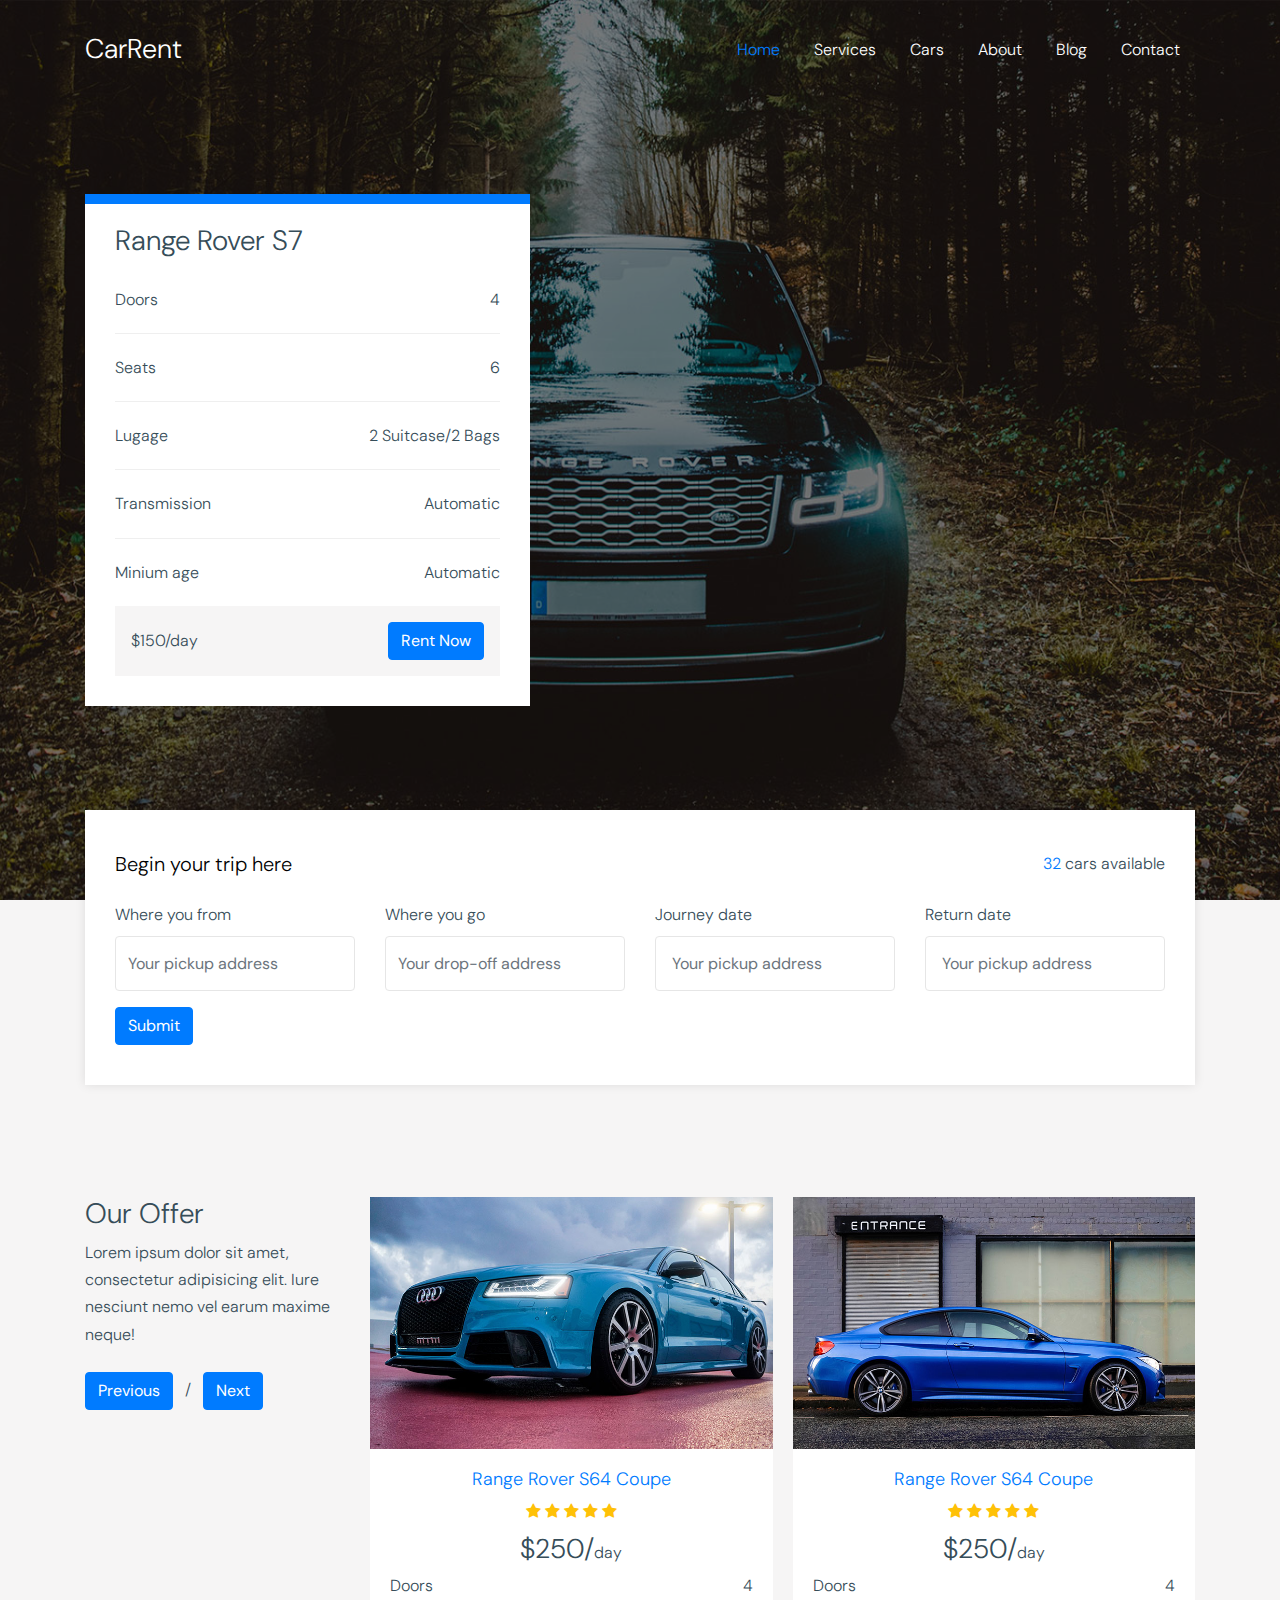
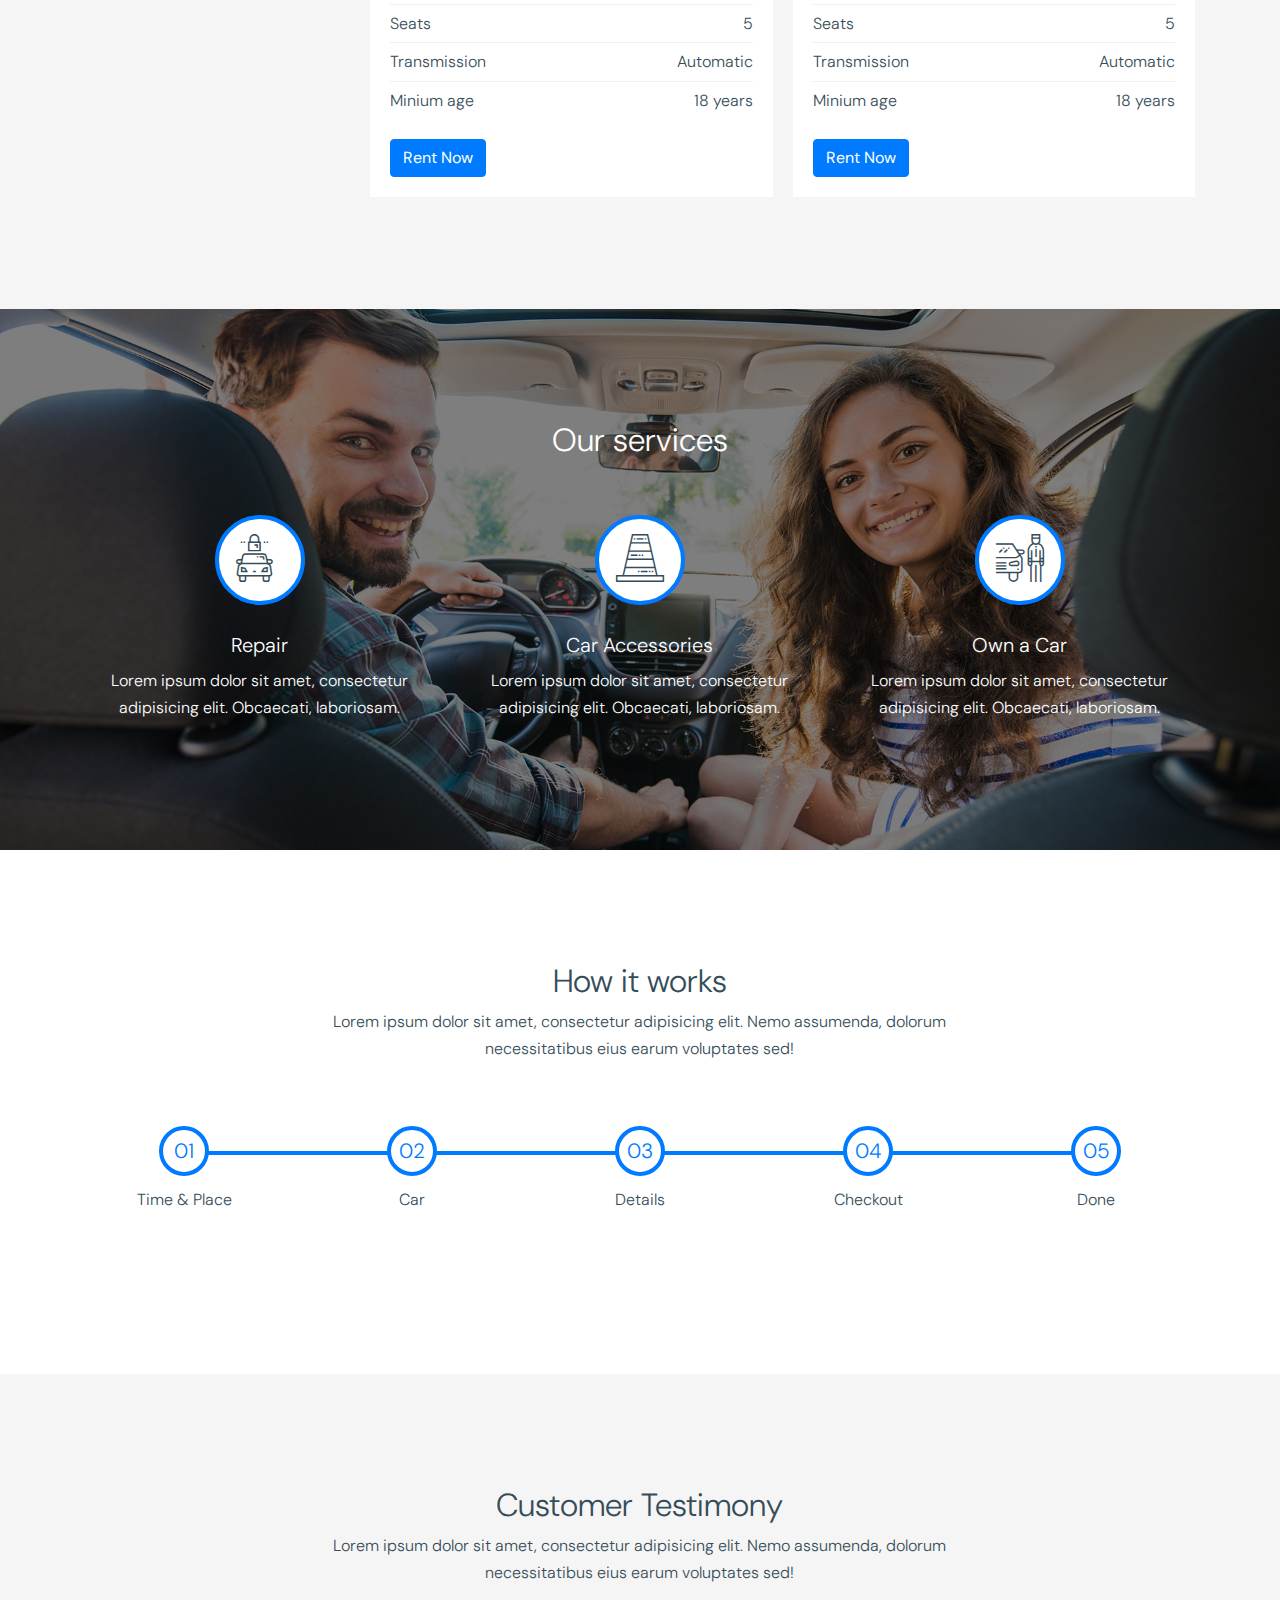
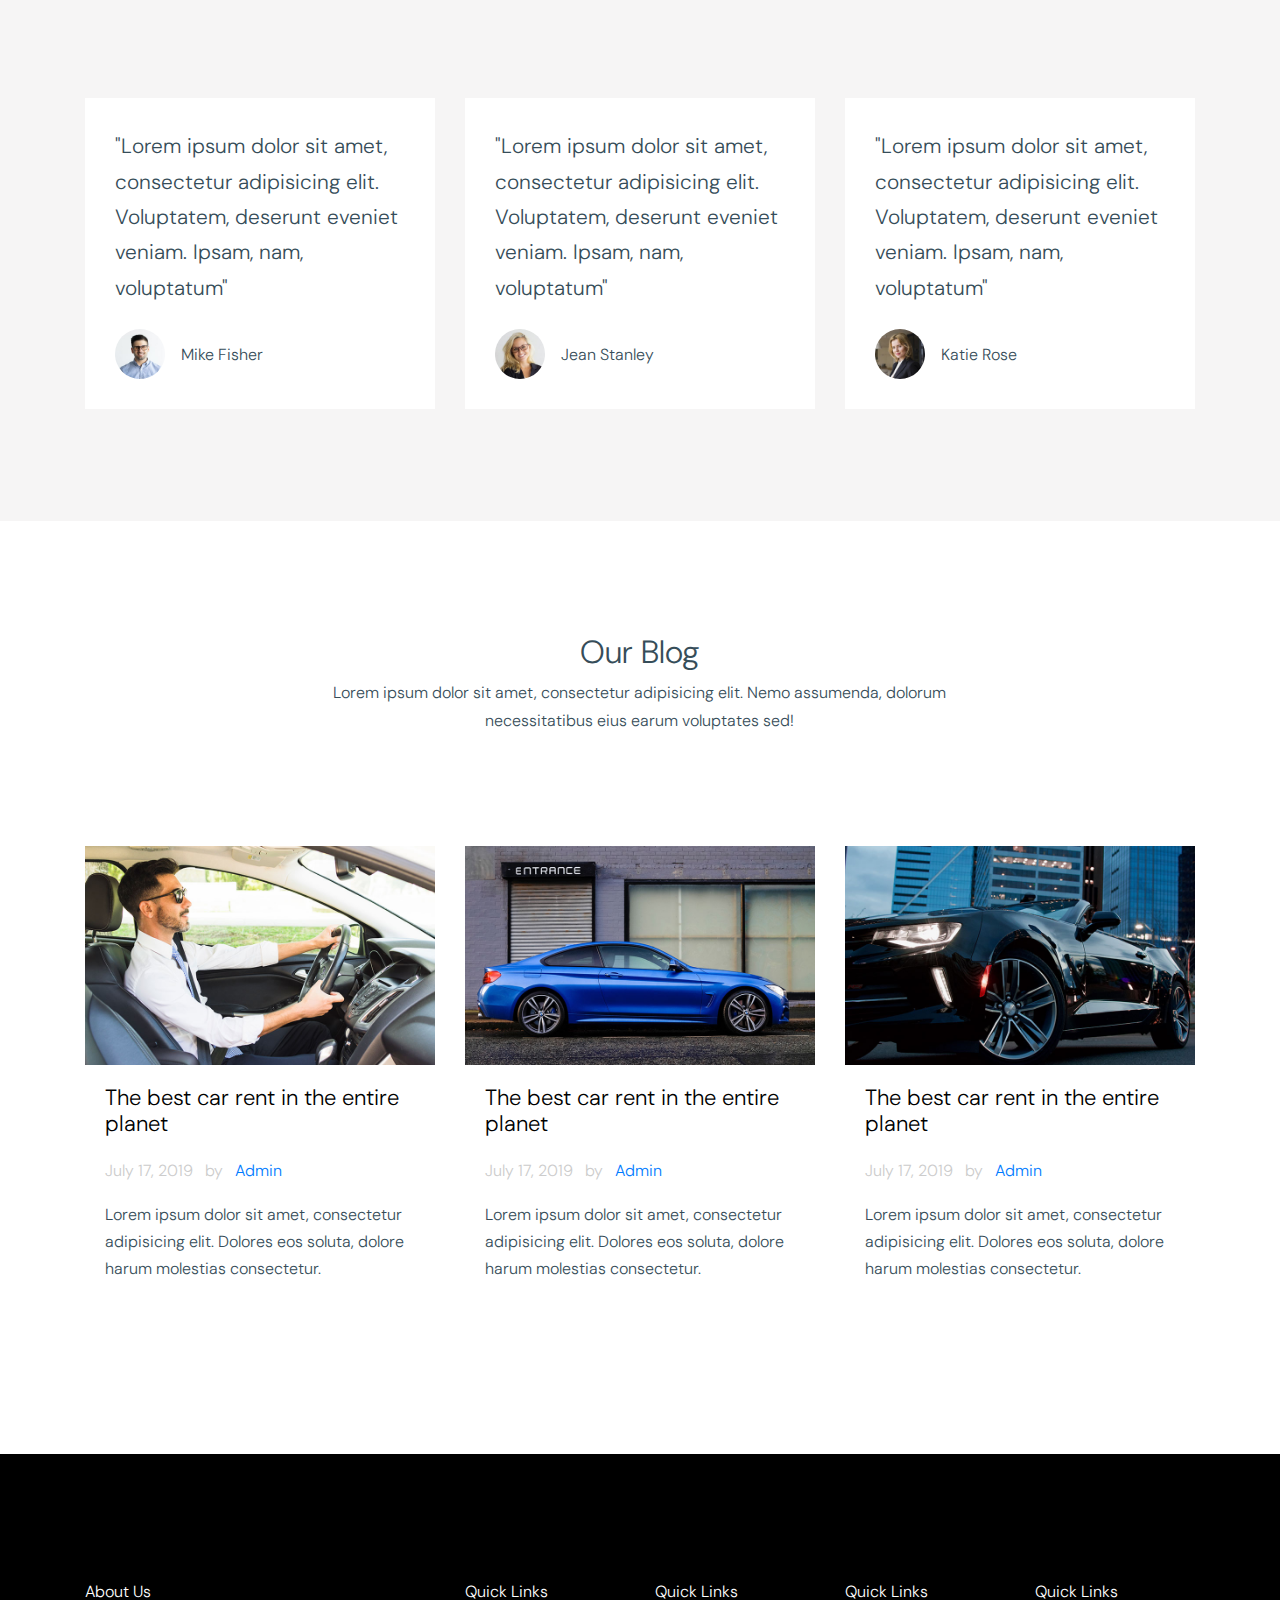
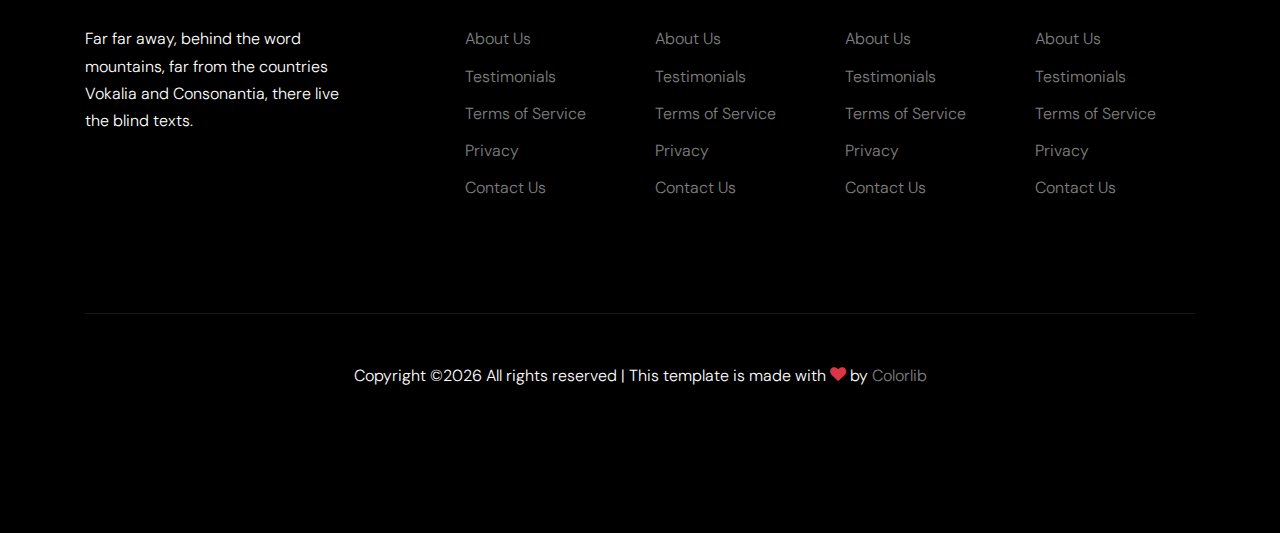
==== index.html @ d194f330 "Add-file" ====
<!doctype html>
<html lang="en">

  <head>
    <title>Car Rent &mdash; Free Website Template by Colorlib</title>
    <meta charset="utf-8">
    <meta name="viewport" content="width=device-width, initial-scale=1, shrink-to-fit=no">

    <link href="https://fonts.googleapis.com/css?family=DM+Sans:300,400,700&display=swap" rel="stylesheet">

    <link rel="stylesheet" href="fonts/icomoon/style.css">

    <link rel="stylesheet" href="css/bootstrap.min.css">
    <link rel="stylesheet" href="css/bootstrap-datepicker.css">
    <link rel="stylesheet" href="css/jquery.fancybox.min.css">
    <link rel="stylesheet" href="css/owl.carousel.min.css">
    <link rel="stylesheet" href="css/owl.theme.default.min.css">
    <link rel="stylesheet" href="fonts/flaticon/font/flaticon.css">
    <link rel="stylesheet" href="css/aos.css">

    <!-- MAIN CSS -->
    <link rel="stylesheet" href="css/style.css">

  </head>

  <body data-spy="scroll" data-target=".site-navbar-target" data-offset="300">

    
    <div class="site-wrap" id="home-section">

      <div class="site-mobile-menu site-navbar-target">
        <div class="site-mobile-menu-header">
          <div class="site-mobile-menu-close mt-3">
            <span class="icon-close2 js-menu-toggle"></span>
          </div>
        </div>
        <div class="site-mobile-menu-body"></div>
      </div>



      <header class="site-navbar site-navbar-target" role="banner">

        <div class="container">
          <div class="row align-items-center position-relative">

            <div class="col-3 ">
              <div class="site-logo">
                <a href="index.html">CarRent</a>
              </div>
            </div>

            <div class="col-9  text-right">
              

              <span class="d-inline-block d-lg-none"><a href="#" class="text-white site-menu-toggle js-menu-toggle py-5 text-white"><span class="icon-menu h3 text-white"></span></a></span>

              

              <nav class="site-navigation text-right ml-auto d-none d-lg-block" role="navigation">
                <ul class="site-menu main-menu js-clone-nav ml-auto ">
                  <li class="active"><a href="index.html" class="nav-link">Home</a></li>
                  <li><a href="services.html" class="nav-link">Services</a></li>
                  <li><a href="cars.html" class="nav-link">Cars</a></li>
                  <li><a href="about.html" class="nav-link">About</a></li>
                  <li><a href="blog.html" class="nav-link">Blog</a></li>
                  <li><a href="contact.html" class="nav-link">Contact</a></li>
                </ul>
              </nav>
            </div>

            
          </div>
        </div>

      </header>

    <div class="ftco-blocks-cover-1">
      <div class="ftco-cover-1 overlay" style="background-image: url('images/hero_1.jpg')">
        <div class="container">
          <div class="row align-items-center">
            <div class="col-lg-5">
              <div class="feature-car-rent-box-1">
                <h3>Range Rover S7</h3>
                <ul class="list-unstyled">
                  <li>
                    <span>Doors</span>
                    <span class="spec">4</span>
                  </li>
                  <li>
                    <span>Seats</span>
                    <span class="spec">6</span>
                  </li>
                  <li>
                    <span>Lugage</span>
                    <span class="spec">2 Suitcase/2 Bags</span>
                  </li>
                  <li>
                    <span>Transmission</span>
                    <span class="spec">Automatic</span>
                  </li>
                  <li>
                    <span>Minium age</span>
                    <span class="spec">Automatic</span>
                  </li>
                </ul>
                <div class="d-flex align-items-center bg-light p-3">
                  <span>$150/day</span>
                  <a href="contact.html" class="ml-auto btn btn-primary">Rent Now</a>
                </div>
              </div>
            </div>
          </div>
        </div>
      </div>
    </div>

    <div class="site-section pt-0 pb-0 bg-light">
      <div class="container">
        <div class="row">
          <div class="col-12">
            
              <form class="trip-form">
                <div class="row align-items-center mb-4">
                  <div class="col-md-6">
                    <h3 class="m-0">Begin your trip here</h3>
                  </div>
                  <div class="col-md-6 text-md-right">
                    <span class="text-primary">32</span> <span>cars available</span></span>
                  </div>
                </div>
                <div class="row">
                  <div class="form-group col-md-3">
                    <label for="cf-1">Where you from</label>
                    <input type="text" id="cf-1" placeholder="Your pickup address" class="form-control">
                  </div>
                  <div class="form-group col-md-3">
                    <label for="cf-2">Where you go</label>
                    <input type="text" id="cf-2" placeholder="Your drop-off address" class="form-control">
                  </div>
                  <div class="form-group col-md-3">
                    <label for="cf-3">Journey date</label>
                    <input type="text" id="cf-3" placeholder="Your pickup address" class="form-control datepicker px-3">
                  </div>
                  <div class="form-group col-md-3">
                    <label for="cf-4">Return date</label>
                    <input type="text" id="cf-4" placeholder="Your pickup address" class="form-control datepicker px-3">
                  </div>
                </div>
                <div class="row">
                  <div class="col-lg-6">
                    <input type="submit" value="Submit" class="btn btn-primary">
                  </div>
                </div>
              </form>
            </div>
        </div>
      </div>
    </div>

    

    <div class="site-section bg-light">
      <div class="container">
        <div class="row">
          <div class="col-lg-3">
            <h3>Our Offer</h3>
            <p class="mb-4">Lorem ipsum dolor sit amet, consectetur adipisicing elit. Iure nesciunt nemo vel earum maxime neque!</p>
            <p>
              <a href="#" class="btn btn-primary custom-prev">Previous</a>
              <span class="mx-2">/</span>
              <a href="#" class="btn btn-primary custom-next">Next</a>
            </p>
          </div>
          <div class="col-lg-9">




            <div class="nonloop-block-13 owl-carousel">
              <div class="item-1">
                <a href="#"><img src="images/img_1.jpg" alt="Image" class="img-fluid"></a>
                <div class="item-1-contents">
                  <div class="text-center">
                  <h3><a href="#">Range Rover S64 Coupe</a></h3>
                  <div class="rating">
                    <span class="icon-star text-warning"></span>
                    <span class="icon-star text-warning"></span>
                    <span class="icon-star text-warning"></span>
                    <span class="icon-star text-warning"></span>
                    <span class="icon-star text-warning"></span>
                  </div>
                  <div class="rent-price"><span>$250/</span>day</div>
                  </div>
                  <ul class="specs">
                    <li>
                      <span>Doors</span>
                      <span class="spec">4</span>
                    </li>
                    <li>
                      <span>Seats</span>
                      <span class="spec">5</span>
                    </li>
                    <li>
                      <span>Transmission</span>
                      <span class="spec">Automatic</span>
                    </li>
                    <li>
                      <span>Minium age</span>
                      <span class="spec">18 years</span>
                    </li>
                  </ul>
                  <div class="d-flex action">
                    <a href="contact.html" class="btn btn-primary">Rent Now</a>
                  </div>
                </div>
              </div>


              <div class="item-1">
                <a href="#"><img src="images/img_2.jpg" alt="Image" class="img-fluid"></a>
                <div class="item-1-contents">
                  <div class="text-center">
                  <h3><a href="#">Range Rover S64 Coupe</a></h3>
                  <div class="rating">
                    <span class="icon-star text-warning"></span>
                    <span class="icon-star text-warning"></span>
                    <span class="icon-star text-warning"></span>
                    <span class="icon-star text-warning"></span>
                    <span class="icon-star text-warning"></span>
                  </div>
                  <div class="rent-price"><span>$250/</span>day</div>
                  </div>
                  <ul class="specs">
                    <li>
                      <span>Doors</span>
                      <span class="spec">4</span>
                    </li>
                    <li>
                      <span>Seats</span>
                      <span class="spec">5</span>
                    </li>
                    <li>
                      <span>Transmission</span>
                      <span class="spec">Automatic</span>
                    </li>
                    <li>
                      <span>Minium age</span>
                      <span class="spec">18 years</span>
                    </li>
                  </ul>
                  <div class="d-flex action">
                    <a href="contact.html" class="btn btn-primary">Rent Now</a>
                  </div>
                </div>
              </div>

            </div>
            
          </div>
        </div>
      </div>
    </div>

    <div class="site-section section-3" style="background-image: url('images/hero_2.jpg');">
      <div class="container">
        <div class="row">
          <div class="col-12 text-center mb-5">
            <h2 class="text-white">Our services</h2>
          </div>
        </div>
        <div class="row">
          <div class="col-lg-4">
            <div class="service-1">
              <span class="service-1-icon">
                <span class="flaticon-car-1"></span>
              </span>
              <div class="service-1-contents">
                <h3>Repair</h3>
                <p>Lorem ipsum dolor sit amet, consectetur adipisicing elit. Obcaecati, laboriosam.</p>
              </div>
            </div>
          </div>
          <div class="col-lg-4">
            <div class="service-1">
              <span class="service-1-icon">
                <span class="flaticon-traffic"></span>
              </span>
              <div class="service-1-contents">
                <h3>Car Accessories</h3>
                <p>Lorem ipsum dolor sit amet, consectetur adipisicing elit. Obcaecati, laboriosam.</p>
              </div>
            </div>
          </div>
          <div class="col-lg-4">
            <div class="service-1">
              <span class="service-1-icon">
                <span class="flaticon-valet"></span>
              </span>
              <div class="service-1-contents">
                <h3>Own a Car</h3>
                <p>Lorem ipsum dolor sit amet, consectetur adipisicing elit. Obcaecati, laboriosam.</p>
              </div>
            </div>
          </div>
        </div>
      </div>
    </div>


    <div class="container site-section mb-5">
      <div class="row justify-content-center text-center">
        <div class="col-7 text-center mb-5">
          <h2>How it works</h2>
          <p>Lorem ipsum dolor sit amet, consectetur adipisicing elit. Nemo assumenda, dolorum necessitatibus eius earum voluptates sed!</p>
        </div>
      </div>
      <div class="how-it-works d-flex">
        <div class="step">
          <span class="number"><span>01</span></span>
          <span class="caption">Time &amp; Place</span>
        </div>
        <div class="step">
          <span class="number"><span>02</span></span>
          <span class="caption">Car</span>
        </div>
        <div class="step">
          <span class="number"><span>03</span></span>
          <span class="caption">Details</span>
        </div>
        <div class="step">
          <span class="number"><span>04</span></span>
          <span class="caption">Checkout</span>
        </div>
        <div class="step">
          <span class="number"><span>05</span></span>
          <span class="caption">Done</span>
        </div>

      </div>
    </div>
    
    
    <div class="site-section bg-light">
      <div class="container">
        <div class="row justify-content-center text-center mb-5">
          <div class="col-7 text-center mb-5">
            <h2>Customer Testimony</h2>
            <p>Lorem ipsum dolor sit amet, consectetur adipisicing elit. Nemo assumenda, dolorum necessitatibus eius earum voluptates sed!</p>
          </div>
        </div>
        <div class="row">
          <div class="col-lg-4 mb-4 mb-lg-0">
            <div class="testimonial-2">
              <blockquote class="mb-4">
                <p>"Lorem ipsum dolor sit amet, consectetur adipisicing elit. Voluptatem, deserunt eveniet veniam. Ipsam, nam, voluptatum"</p>
              </blockquote>
              <div class="d-flex v-card align-items-center">
                <img src="images/person_1.jpg" alt="Image" class="img-fluid mr-3">
                <span>Mike Fisher</span>
              </div>
            </div>
          </div>
          <div class="col-lg-4 mb-4 mb-lg-0">
            <div class="testimonial-2">
              <blockquote class="mb-4">
                <p>"Lorem ipsum dolor sit amet, consectetur adipisicing elit. Voluptatem, deserunt eveniet veniam. Ipsam, nam, voluptatum"</p>
              </blockquote>
              <div class="d-flex v-card align-items-center">
                <img src="images/person_2.jpg" alt="Image" class="img-fluid mr-3">
                <span>Jean Stanley</span>
              </div>
            </div>
          </div>
          <div class="col-lg-4 mb-4 mb-lg-0">
            <div class="testimonial-2">
              <blockquote class="mb-4">
                <p>"Lorem ipsum dolor sit amet, consectetur adipisicing elit. Voluptatem, deserunt eveniet veniam. Ipsam, nam, voluptatum"</p>
              </blockquote>
              <div class="d-flex v-card align-items-center">
                <img src="images/person_3.jpg" alt="Image" class="img-fluid mr-3">
                <span>Katie Rose</span>
              </div>
            </div>
          </div>
        </div>
      </div>
    </div>


    <div class="site-section bg-white">
      <div class="container">
        <div class="row justify-content-center text-center mb-5">
          <div class="col-7 text-center mb-5">
            <h2>Our Blog</h2>
            <p>Lorem ipsum dolor sit amet, consectetur adipisicing elit. Nemo assumenda, dolorum necessitatibus eius earum voluptates sed!</p>
          </div>
        </div>

        <div class="row">
          <div class="col-lg-4 col-md-6 mb-4">
            <div class="post-entry-1 h-100">
              <a href="single.html">
                <img src="images/post_1.jpg" alt="Image"
                 class="img-fluid">
              </a>
              <div class="post-entry-1-contents">
                
                <h2><a href="single.html">The best car rent in the entire planet</a></h2>
                <span class="meta d-inline-block mb-3">July 17, 2019 <span class="mx-2">by</span> <a href="#">Admin</a></span>
                <p>Lorem ipsum dolor sit amet, consectetur adipisicing elit. Dolores eos soluta, dolore harum molestias consectetur.</p>
              </div>
            </div>
          </div>
          <div class="col-lg-4 col-md-6 mb-4">
            <div class="post-entry-1 h-100">
              <a href="single.html">
                <img src="images/img_2.jpg" alt="Image"
                 class="img-fluid">
              </a>
              <div class="post-entry-1-contents">
                
                <h2><a href="single.html">The best car rent in the entire planet</a></h2>
                <span class="meta d-inline-block mb-3">July 17, 2019 <span class="mx-2">by</span> <a href="#">Admin</a></span>
                <p>Lorem ipsum dolor sit amet, consectetur adipisicing elit. Dolores eos soluta, dolore harum molestias consectetur.</p>
              </div>
            </div>
          </div>

          <div class="col-lg-4 col-md-6 mb-4">
            <div class="post-entry-1 h-100">
              <a href="single.html">
                <img src="images/img_3.jpg" alt="Image"
                 class="img-fluid">
              </a>
              <div class="post-entry-1-contents">
                
                <h2><a href="single.html">The best car rent in the entire planet</a></h2>
                <span class="meta d-inline-block mb-3">July 17, 2019 <span class="mx-2">by</span> <a href="#">Admin</a></span>
                <p>Lorem ipsum dolor sit amet, consectetur adipisicing elit. Dolores eos soluta, dolore harum molestias consectetur.</p>
              </div>
            </div>
          </div>
        </div>
      </div>
    </div>

    

    <footer class="site-footer">
      <div class="container">
        <div class="row">
          <div class="col-lg-3">
            <h2 class="footer-heading mb-4">About Us</h2>
                <p>Far far away, behind the word mountains, far from the countries Vokalia and Consonantia, there live the blind texts. </p>
          </div>
          <div class="col-lg-8 ml-auto">
            <div class="row">
              <div class="col-lg-3">
                <h2 class="footer-heading mb-4">Quick Links</h2>
                <ul class="list-unstyled">
                  <li><a href="#">About Us</a></li>
                  <li><a href="#">Testimonials</a></li>
                  <li><a href="#">Terms of Service</a></li>
                  <li><a href="#">Privacy</a></li>
                  <li><a href="#">Contact Us</a></li>
                </ul>
              </div>
              <div class="col-lg-3">
                <h2 class="footer-heading mb-4">Quick Links</h2>
                <ul class="list-unstyled">
                  <li><a href="#">About Us</a></li>
                  <li><a href="#">Testimonials</a></li>
                  <li><a href="#">Terms of Service</a></li>
                  <li><a href="#">Privacy</a></li>
                  <li><a href="#">Contact Us</a></li>
                </ul>
              </div>
              <div class="col-lg-3">
                <h2 class="footer-heading mb-4">Quick Links</h2>
                <ul class="list-unstyled">
                  <li><a href="#">About Us</a></li>
                  <li><a href="#">Testimonials</a></li>
                  <li><a href="#">Terms of Service</a></li>
                  <li><a href="#">Privacy</a></li>
                  <li><a href="#">Contact Us</a></li>
                </ul>
              </div>
              <div class="col-lg-3">
                <h2 class="footer-heading mb-4">Quick Links</h2>
                <ul class="list-unstyled">
                  <li><a href="#">About Us</a></li>
                  <li><a href="#">Testimonials</a></li>
                  <li><a href="#">Terms of Service</a></li>
                  <li><a href="#">Privacy</a></li>
                  <li><a href="#">Contact Us</a></li>
                </ul>
              </div>
            </div>
          </div>
        </div>
        <div class="row pt-5 mt-5 text-center">
          <div class="col-md-12">
            <div class="border-top pt-5">
              <p>
            <!-- Link back to Colorlib can't be removed. Template is licensed under CC BY 3.0. -->
            Copyright &copy;<script>document.write(new Date().getFullYear());</script> All rights reserved | This template is made with <i class="icon-heart text-danger" aria-hidden="true"></i> by <a href="https://colorlib.com" target="_blank" >Colorlib</a>
            <!-- Link back to Colorlib can't be removed. Template is licensed under CC BY 3.0. -->
            </p>
            </div>
          </div>

        </div>
      </div>
    </footer>

    </div>

    <script src="js/jquery-3.3.1.min.js"></script>
    <script src="js/popper.min.js"></script>
    <script src="js/bootstrap.min.js"></script>
    <script src="js/owl.carousel.min.js"></script>
    <script src="js/jquery.sticky.js"></script>
    <script src="js/jquery.waypoints.min.js"></script>
    <script src="js/jquery.animateNumber.min.js"></script>
    <script src="js/jquery.fancybox.min.js"></script>
    <script src="js/jquery.easing.1.3.js"></script>
    <script src="js/bootstrap-datepicker.min.js"></script>
    <script src="js/aos.js"></script>

    <script src="js/main.js"></script>

  </body>

</html>
---- fonts/icomoon/style.css ----
@font-face {
  font-family: 'icomoon';
  src:  url('fonts/icomoon.eot?10si43');
  src:  url('fonts/icomoon.eot?10si43#iefix') format('embedded-opentype'),
    url('fonts/icomoon.ttf?10si43') format('truetype'),
    url('fonts/icomoon.woff?10si43') format('woff'),
    url('fonts/icomoon.svg?10si43#icomoon') format('svg');
  font-weight: normal;
  font-style: normal;
}

[class^="icon-"], [class*=" icon-"] {
  /* use !important to prevent issues with browser extensions that change fonts */
  font-family: 'icomoon' !important;
  speak: none;
  font-style: normal;
  font-weight: normal;
  font-variant: normal;
  text-transform: none;
  line-height: 1;

  /* Better Font Rendering =========== */
  -webkit-font-smoothing: antialiased;
  -moz-osx-font-smoothing: grayscale;
}

.icon-asterisk:before {
  content: "\f069";
}
.icon-plus:before {
  content: "\f067";
}
.icon-question:before {
  content: "\f128";
}
.icon-minus:before {
  content: "\f068";
}
.icon-glass:before {
  content: "\f000";
}
.icon-music:before {
  content: "\f001";
}
.icon-search:before {
  content: "\f002";
}
.icon-envelope-o:before {
  content: "\f003";
}
.icon-heart:before {
  content: "\f004";
}
.icon-star:before {
  content: "\f005";
}
.icon-star-o:before {
  content: "\f006";
}
.icon-user:before {
  content: "\f007";
}
.icon-film:before {
  content: "\f008";
}
.icon-th-large:before {
  content: "\f009";
}
.icon-th:before {
  content: "\f00a";
}
.icon-th-list:before {
  content: "\f00b";
}
.icon-check:before {
  content: "\f00c";
}
.icon-close:before {
  content: "\f00d";
}
.icon-remove:before {
  content: "\f00d";
}
.icon-times:before {
  content: "\f00d";
}
.icon-search-plus:before {
  content: "\f00e";
}
.icon-search-minus:before {
  content: "\f010";
}
.icon-power-off:before {
  content: "\f011";
}
.icon-signal:before {
  content: "\f012";
}
.icon-cog:before {
  content: "\f013";
}
.icon-gear:before {
  content: "\f013";
}
.icon-trash-o:before {
  content: "\f014";
}
.icon-home:before {
  content: "\f015";
}
.icon-file-o:before {
  content: "\f016";
}
.icon-clock-o:before {
  content: "\f017";
}
.icon-road:before {
  content: "\f018";
}
.icon-download:before {
  content: "\f019";
}
.icon-arrow-circle-o-down:before {
  content: "\f01a";
}
.icon-arrow-circle-o-up:before {
  content: "\f01b";
}
.icon-inbox:before {
  content: "\f01c";
}
.icon-play-circle-o:before {
  content: "\f01d";
}
.icon-repeat:before {
  content: "\f01e";
}
.icon-rotate-right:before {
  content: "\f01e";
}
.icon-refresh:before {
  content: "\f021";
}
.icon-list-alt:before {
  content: "\f022";
}
.icon-lock:before {
  content: "\f023";
}
.icon-flag:before {
  content: "\f024";
}
.icon-headphones:before {
  content: "\f025";
}
.icon-volume-off:before {
  content: "\f026";
}
.icon-volume-down:before {
  content: "\f027";
}
.icon-volume-up:before {
  content: "\f028";
}
.icon-qrcode:before {
  content: "\f029";
}
.icon-barcode:before {
  content: "\f02a";
}
.icon-tag:before {
  content: "\f02b";
}
.icon-tags:before {
  content: "\f02c";
}
.icon-book:before {
  content: "\f02d";
}
.icon-bookmark:before {
  content: "\f02e";
}
.icon-print:before {
  content: "\f02f";
}
.icon-camera:before {
  content: "\f030";
}
.icon-font:before {
  content: "\f031";
}
.icon-bold:before {
  content: "\f032";
}
.icon-italic:before {
  content: "\f033";
}
.icon-text-height:before {
  content: "\f034";
}
.icon-text-width:before {
  content: "\f035";
}
.icon-align-left:before {
  content: "\f036";
}
.icon-align-center:before {
  content: "\f037";
}
.icon-align-right:before {
  content: "\f038";
}
.icon-align-justify:before {
  content: "\f039";
}
.icon-list:before {
  content: "\f03a";
}
.icon-dedent:before {
  content: "\f03b";
}
.icon-outdent:before {
  content: "\f03b";
}
.icon-indent:before {
  content: "\f03c";
}
.icon-video-camera:before {
  content: "\f03d";
}
.icon-image:before {
  content: "\f03e";
}
.icon-photo:before {
  content: "\f03e";
}
.icon-picture-o:before {
  content: "\f03e";
}
.icon-pencil:before {
  content: "\f040";
}
.icon-map-marker:before {
  content: "\f041";
}
.icon-adjust:before {
  content: "\f042";
}
.icon-tint:before {
  content: "\f043";
}
.icon-edit:before {
  content: "\f044";
}
.icon-pencil-square-o:before {
  content: "\f044";
}
.icon-share-square-o:before {
  content: "\f045";
}
.icon-check-square-o:before {
  content: "\f046";
}
.icon-arrows:before {
  content: "\f047";
}
.icon-step-backward:before {
  content: "\f048";
}
.icon-fast-backward:before {
  content: "\f049";
}
.icon-backward:before {
  content: "\f04a";
}
.icon-play:before {
  content: "\f04b";
}
.icon-pause:before {
  content: "\f04c";
}
.icon-stop:before {
  content: "\f04d";
}
.icon-forward:before {
  content: "\f04e";
}
.icon-fast-forward:before {
  content: "\f050";
}
.icon-step-forward:before {
  content: "\f051";
}
.icon-eject:before {
  content: "\f052";
}
.icon-chevron-left:before {
  content: "\f053";
}
.icon-chevron-right:before {
  content: "\f054";
}
.icon-plus-circle:before {
  content: "\f055";
}
.icon-minus-circle:before {
  content: "\f056";
}
.icon-times-circle:before {
  content: "\f057";
}
.icon-check-circle:before {
  content: "\f058";
}
.icon-question-circle:before {
  content: "\f059";
}
.icon-info-circle:before {
  content: "\f05a";
}
.icon-crosshairs:before {
  content: "\f05b";
}
.icon-times-circle-o:before {
  content: "\f05c";
}
.icon-check-circle-o:before {
  content: "\f05d";
}
.icon-ban:before {
  content: "\f05e";
}
.icon-arrow-left:before {
  content: "\f060";
}
.icon-arrow-right:before {
  content: "\f061";
}
.icon-arrow-up:before {
  content: "\f062";
}
.icon-arrow-down:before {
  content: "\f063";
}
.icon-mail-forward:before {
  content: "\f064";
}
.icon-share:before {
  content: "\f064";
}
.icon-expand:before {
  content: "\f065";
}
.icon-compress:before {
  content: "\f066";
}
.icon-exclamation-circle:before {
  content: "\f06a";
}
.icon-gift:before {
  content: "\f06b";
}
.icon-leaf:before {
  content: "\f06c";
}
.icon-fire:before {
  content: "\f06d";
}
.icon-eye:before {
  content: "\f06e";
}
.icon-eye-slash:before {
  content: "\f070";
}
.icon-exclamation-triangle:before {
  content: "\f071";
}
.icon-warning:before {
  content: "\f071";
}
.icon-plane:before {
  content: "\f072";
}
.icon-calendar:before {
  content: "\f073";
}
.icon-random:before {
  content: "\f074";
}
.icon-comment:before {
  content: "\f075";
}
.icon-magnet:before {
  content: "\f076";
}
.icon-chevron-up:before {
  content: "\f077";
}
.icon-chevron-down:before {
  content: "\f078";
}
.icon-retweet:before {
  content: "\f079";
}
.icon-shopping-cart:before {
  content: "\f07a";
}
.icon-folder:before {
  content: "\f07b";
}
.icon-folder-open:before {
  content: "\f07c";
}
.icon-arrows-v:before {
  content: "\f07d";
}
.icon-arrows-h:before {
  content: "\f07e";
}
.icon-bar-chart:before {
  content: "\f080";
}
.icon-bar-chart-o:before {
  content: "\f080";
}
.icon-twitter-square:before {
  content: "\f081";
}
.icon-facebook-square:before {
  content: "\f082";
}
.icon-camera-retro:before {
  content: "\f083";
}
.icon-key:before {
  content: "\f084";
}
.icon-cogs:before {
  content: "\f085";
}
.icon-gears:before {
  content: "\f085";
}
.icon-comments:before {
  content: "\f086";
}
.icon-thumbs-o-up:before {
  content: "\f087";
}
.icon-thumbs-o-down:before {
  content: "\f088";
}
.icon-star-half:before {
  content: "\f089";
}
.icon-heart-o:before {
  content: "\f08a";
}
.icon-sign-out:before {
  content: "\f08b";
}
.icon-linkedin-square:before {
  content: "\f08c";
}
.icon-thumb-tack:before {
  content: "\f08d";
}
.icon-external-link:before {
  content: "\f08e";
}
.icon-sign-in:before {
  content: "\f090";
}
.icon-trophy:before {
  content: "\f091";
}
.icon-github-square:before {
  content: "\f092";
}
.icon-upload:before {
  content: "\f093";
}
.icon-lemon-o:before {
  content: "\f094";
}
.icon-phone:before {
  content: "\f095";
}
.icon-square-o:before {
  content: "\f096";
}
.icon-bookmark-o:before {
  content: "\f097";
}
.icon-phone-square:before {
  content: "\f098";
}
.icon-twitter:before {
  content: "\f099";
}
.icon-facebook:before {
  content: "\f09a";
}
.icon-facebook-f:before {
  content: "\f09a";
}
.icon-github:before {
  content: "\f09b";
}
.icon-unlock:before {
  content: "\f09c";
}
.icon-credit-card:before {
  content: "\f09d";
}
.icon-feed:before {
  content: "\f09e";
}
.icon-rss:before {
  content: "\f09e";
}
.icon-hdd-o:before {
  content: "\f0a0";
}
.icon-bullhorn:before {
  content: "\f0a1";
}
.icon-bell-o:before {
  content: "\f0a2";
}
.icon-certificate:before {
  content: "\f0a3";
}
.icon-hand-o-right:before {
  content: "\f0a4";
}
.icon-hand-o-left:before {
  content: "\f0a5";
}
.icon-hand-o-up:before {
  content: "\f0a6";
}
.icon-hand-o-down:before {
  content: "\f0a7";
}
.icon-arrow-circle-left:before {
  content: "\f0a8";
}
.icon-arrow-circle-right:before {
  content: "\f0a9";
}
.icon-arrow-circle-up:before {
  content: "\f0aa";
}
.icon-arrow-circle-down:before {
  content: "\f0ab";
}
.icon-globe:before {
  content: "\f0ac";
}
.icon-wrench:before {
  content: "\f0ad";
}
.icon-tasks:before {
  content: "\f0ae";
}
.icon-filter:before {
  content: "\f0b0";
}
.icon-briefcase:before {
  content: "\f0b1";
}
.icon-arrows-alt:before {
  content: "\f0b2";
}
.icon-group:before {
  content: "\f0c0";
}
.icon-users:before {
  content: "\f0c0";
}
.icon-chain:before {
  content: "\f0c1";
}
.icon-link:before {
  content: "\f0c1";
}
.icon-cloud:before {
  content: "\f0c2";
}
.icon-flask:before {
  content: "\f0c3";
}
.icon-cut:before {
  content: "\f0c4";
}
.icon-scissors:before {
  content: "\f0c4";
}
.icon-copy:before {
  content: "\f0c5";
}
.icon-files-o:before {
  content: "\f0c5";
}
.icon-paperclip:before {
  content: "\f0c6";
}
.icon-floppy-o:before {
  content: "\f0c7";
}
.icon-save:before {
  content: "\f0c7";
}
.icon-square:before {
  content: "\f0c8";
}
.icon-bars:before {
  content: "\f0c9";
}
.icon-navicon:before {
  content: "\f0c9";
}
.icon-reorder:before {
  content: "\f0c9";
}
.icon-list-ul:before {
  content: "\f0ca";
}
.icon-list-ol:before {
  content: "\f0cb";
}
.icon-strikethrough:before {
  content: "\f0cc";
}
.icon-underline:before {
  content: "\f0cd";
}
.icon-table:before {
  content: "\f0ce";
}
.icon-magic:before {
  content: "\f0d0";
}
.icon-truck:before {
  content: "\f0d1";
}
.icon-pinterest:before {
  content: "\f0d2";
}
.icon-pinterest-square:before {
  content: "\f0d3";
}
.icon-google-plus-square:before {
  content: "\f0d4";
}
.icon-google-plus:before {
  content: "\f0d5";
}
.icon-money:before {
  content: "\f0d6";
}
.icon-caret-down:before {
  content: "\f0d7";
}
.icon-caret-up:before {
  content: "\f0d8";
}
.icon-caret-left:before {
  content: "\f0d9";
}
.icon-caret-right:before {
  content: "\f0da";
}
.icon-columns:before {
  content: "\f0db";
}
.icon-sort:before {
  content: "\f0dc";
}
.icon-unsorted:before {
  content: "\f0dc";
}
.icon-sort-desc:before {
  content: "\f0dd";
}
.icon-sort-down:before {
  content: "\f0dd";
}
.icon-sort-asc:before {
  content: "\f0de";
}
.icon-sort-up:before {
  content: "\f0de";
}
.icon-envelope:before {
  content: "\f0e0";
}
.icon-linkedin:before {
  content: "\f0e1";
}
.icon-rotate-left:before {
  content: "\f0e2";
}
.icon-undo:before {
  content: "\f0e2";
}
.icon-gavel:before {
  content: "\f0e3";
}
.icon-legal:before {
  content: "\f0e3";
}
.icon-dashboard:before {
  content: "\f0e4";
}
.icon-tachometer:before {
  content: "\f0e4";
}
.icon-comment-o:before {
  content: "\f0e5";
}
.icon-comments-o:before {
  content: "\f0e6";
}
.icon-bolt:before {
  content: "\f0e7";
}
.icon-flash:before {
  content: "\f0e7";
}
.icon-sitemap:before {
  content: "\f0e8";
}
.icon-umbrella:before {
  content: "\f0e9";
}
.icon-clipboard:before {
  content: "\f0ea";
}
.icon-paste:before {
  content: "\f0ea";
}
.icon-lightbulb-o:before {
  content: "\f0eb";
}
.icon-exchange:before {
  content: "\f0ec";
}
.icon-cloud-download:before {
  content: "\f0ed";
}
.icon-cloud-upload:before {
  content: "\f0ee";
}
.icon-user-md:before {
  content: "\f0f0";
}
.icon-stethoscope:before {
  content: "\f0f1";
}
.icon-suitcase:before {
  content: "\f0f2";
}
.icon-bell:before {
  content: "\f0f3";
}
.icon-coffee:before {
  content: "\f0f4";
}
.icon-cutlery:before {
  content: "\f0f5";
}
.icon-file-text-o:before {
  content: "\f0f6";
}
.icon-building-o:before {
  content: "\f0f7";
}
.icon-hospital-o:before {
  content: "\f0f8";
}
.icon-ambulance:before {
  content: "\f0f9";
}
.icon-medkit:before {
  content: "\f0fa";
}
.icon-fighter-jet:before {
  content: "\f0fb";
}
.icon-beer:before {
  content: "\f0fc";
}
.icon-h-square:before {
  content: "\f0fd";
}
.icon-plus-square:before {
  content: "\f0fe";
}
.icon-angle-double-left:before {
  content: "\f100";
}
.icon-angle-double-right:before {
  content: "\f101";
}
.icon-angle-double-up:before {
  content: "\f102";
}
.icon-angle-double-down:before {
  content: "\f103";
}
.icon-angle-left:before {
  content: "\f104";
}
.icon-angle-right:before {
  content: "\f105";
}
.icon-angle-up:before {
  content: "\f106";
}
.icon-angle-down:before {
  content: "\f107";
}
.icon-desktop:before {
  content: "\f108";
}
.icon-laptop:before {
  content: "\f109";
}
.icon-tablet:before {
  content: "\f10a";
}
.icon-mobile:before {
  content: "\f10b";
}
.icon-mobile-phone:before {
  content: "\f10b";
}
.icon-circle-o:before {
  content: "\f10c";
}
.icon-quote-left:before {
  content: "\f10d";
}
.icon-quote-right:before {
  content: "\f10e";
}
.icon-spinner:before {
  content: "\f110";
}
.icon-circle:before {
  content: "\f111";
}
.icon-mail-reply:before {
  content: "\f112";
}
.icon-reply:before {
  content: "\f112";
}
.icon-github-alt:before {
  content: "\f113";
}
.icon-folder-o:before {
  content: "\f114";
}
.icon-folder-open-o:before {
  content: "\f115";
}
.icon-smile-o:before {
  content: "\f118";
}
.icon-frown-o:before {
  content: "\f119";
}
.icon-meh-o:before {
  content: "\f11a";
}
.icon-gamepad:before {
  content: "\f11b";
}
.icon-keyboard-o:before {
  content: "\f11c";
}
.icon-flag-o:before {
  content: "\f11d";
}
.icon-flag-checkered:before {
  content: "\f11e";
}
.icon-terminal:before {
  content: "\f120";
}
.icon-code:before {
  content: "\f121";
}
.icon-mail-reply-all:before {
  content: "\f122";
}
.icon-reply-all:before {
  content: "\f122";
}
.icon-star-half-empty:before {
  content: "\f123";
}
.icon-star-half-full:before {
  content: "\f123";
}
.icon-star-half-o:before {
  content: "\f123";
}
.icon-location-arrow:before {
  content: "\f124";
}
.icon-crop:before {
  content: "\f125";
}
.icon-code-fork:before {
  content: "\f126";
}
.icon-chain-broken:before {
  content: "\f127";
}
.icon-unlink:before {
  content: "\f127";
}
.icon-info:before {
  content: "\f129";
}
.icon-exclamation:before {
  content: "\f12a";
}
.icon-superscript:before {
  content: "\f12b";
}
.icon-subscript:before {
  content: "\f12c";
}
.icon-eraser:before {
  content: "\f12d";
}
.icon-puzzle-piece:before {
  content: "\f12e";
}
.icon-microphone:before {
  content: "\f130";
}
.icon-microphone-slash:before {
  content: "\f131";
}
.icon-shield:before {
  content: "\f132";
}
.icon-calendar-o:before {
  content: "\f133";
}
.icon-fire-extinguisher:before {
  content: "\f134";
}
.icon-rocket:before {
  content: "\f135";
}
.icon-maxcdn:before {
  content: "\f136";
}
.icon-chevron-circle-left:before {
  content: "\f137";
}
.icon-chevron-circle-right:before {
  content: "\f138";
}
.icon-chevron-circle-up:before {
  content: "\f139";
}
.icon-chevron-circle-down:before {
  content: "\f13a";
}
.icon-html5:before {
  content: "\f13b";
}
.icon-css3:before {
  content: "\f13c";
}
.icon-anchor:before {
  content: "\f13d";
}
.icon-unlock-alt:before {
  content: "\f13e";
}
.icon-bullseye:before {
  content: "\f140";
}
.icon-ellipsis-h:before {
  content: "\f141";
}
.icon-ellipsis-v:before {
  content: "\f142";
}
.icon-rss-square:before {
  content: "\f143";
}
.icon-play-circle:before {
  content: "\f144";
}
.icon-ticket:before {
  content: "\f145";
}
.icon-minus-square:before {
  content: "\f146";
}
.icon-minus-square-o:before {
  content: "\f147";
}
.icon-level-up:before {
  content: "\f148";
}
.icon-level-down:before {
  content: "\f149";
}
.icon-check-square:before {
  content: "\f14a";
}
.icon-pencil-square:before {
  content: "\f14b";
}
.icon-external-link-square:before {
  content: "\f14c";
}
.icon-share-square:before {
  content: "\f14d";
}
.icon-compass:before {
  content: "\f14e";
}
.icon-caret-square-o-down:before {
  content: "\f150";
}
.icon-toggle-down:before {
  content: "\f150";
}
.icon-caret-square-o-up:before {
  content: "\f151";
}
.icon-toggle-up:before {
  content: "\f151";
}
.icon-caret-square-o-right:before {
  content: "\f152";
}
.icon-toggle-right:before {
  content: "\f152";
}
.icon-eur:before {
  content: "\f153";
}
.icon-euro:before {
  content: "\f153";
}
.icon-gbp:before {
  content: "\f154";
}
.icon-dollar:before {
  content: "\f155";
}
.icon-usd:before {
  content: "\f155";
}
.icon-inr:before {
  content: "\f156";
}
.icon-rupee:before {
  content: "\f156";
}
.icon-cny:before {
  content: "\f157";
}
.icon-jpy:before {
  content: "\f157";
}
.icon-rmb:before {
  content: "\f157";
}
.icon-yen:before {
  content: "\f157";
}
.icon-rouble:before {
  content: "\f158";
}
.icon-rub:before {
  content: "\f158";
}
.icon-ruble:before {
  content: "\f158";
}
.icon-krw:before {
  content: "\f159";
}
.icon-won:before {
  content: "\f159";
}
.icon-bitcoin:before {
  content: "\f15a";
}
.icon-btc:before {
  content: "\f15a";
}
.icon-file:before {
  content: "\f15b";
}
.icon-file-text:before {
  content: "\f15c";
}
.icon-sort-alpha-asc:before {
  content: "\f15d";
}
.icon-sort-alpha-desc:before {
  content: "\f15e";
}
.icon-sort-amount-asc:before {
  content: "\f160";
}
.icon-sort-amount-desc:before {
  content: "\f161";
}
.icon-sort-numeric-asc:before {
  content: "\f162";
}
.icon-sort-numeric-desc:before {
  content: "\f163";
}
.icon-thumbs-up:before {
  content: "\f164";
}
.icon-thumbs-down:before {
  content: "\f165";
}
.icon-youtube-square:before {
  content: "\f166";
}
.icon-youtube:before {
  content: "\f167";
}
.icon-xing:before {
  content: "\f168";
}
.icon-xing-square:before {
  content: "\f169";
}
.icon-youtube-play:before {
  content: "\f16a";
}
.icon-dropbox:before {
  content: "\f16b";
}
.icon-stack-overflow:before {
  content: "\f16c";
}
.icon-instagram:before {
  content: "\f16d";
}
.icon-flickr:before {
  content: "\f16e";
}
.icon-adn:before {
  content: "\f170";
}
.icon-bitbucket:before {
  content: "\f171";
}
.icon-bitbucket-square:before {
  content: "\f172";
}
.icon-tumblr:before {
  content: "\f173";
}
.icon-tumblr-square:before {
  content: "\f174";
}
.icon-long-arrow-down:before {
  content: "\f175";
}
.icon-long-arrow-up:before {
  content: "\f176";
}
.icon-long-arrow-left:before {
  content: "\f177";
}
.icon-long-arrow-right:before {
  content: "\f178";
}
.icon-apple:before {
  content: "\f179";
}
.icon-windows:before {
  content: "\f17a";
}
.icon-android:before {
  content: "\f17b";
}
.icon-linux:before {
  content: "\f17c";
}
.icon-dribbble:before {
  content: "\f17d";
}
.icon-skype:before {
  content: "\f17e";
}
.icon-foursquare:before {
  content: "\f180";
}
.icon-trello:before {
  content: "\f181";
}
.icon-female:before {
  content: "\f182";
}
.icon-male:before {
  content: "\f183";
}
.icon-gittip:before {
  content: "\f184";
}
.icon-gratipay:before {
  content: "\f184";
}
.icon-sun-o:before {
  content: "\f185";
}
.icon-moon-o:before {
  content: "\f186";
}
.icon-archive:before {
  content: "\f187";
}
.icon-bug:before {
  content: "\f188";
}
.icon-vk:before {
  content: "\f189";
}
.icon-weibo:before {
  content: "\f18a";
}
.icon-renren:before {
  content: "\f18b";
}
.icon-pagelines:before {
  content: "\f18c";
}
.icon-stack-exchange:before {
  content: "\f18d";
}
.icon-arrow-circle-o-right:before {
  content: "\f18e";
}
.icon-arrow-circle-o-left:before {
  content: "\f190";
}
.icon-caret-square-o-left:before {
  content: "\f191";
}
.icon-toggle-left:before {
  content: "\f191";
}
.icon-dot-circle-o:before {
  content: "\f192";
}
.icon-wheelchair:before {
  content: "\f193";
}
.icon-vimeo-square:before {
  content: "\f194";
}
.icon-try:before {
  content: "\f195";
}
.icon-turkish-lira:before {
  content: "\f195";
}
.icon-plus-square-o:before {
  content: "\f196";
}
.icon-space-shuttle:before {
  content: "\f197";
}
.icon-slack:before {
  content: "\f198";
}
.icon-envelope-square:before {
  content: "\f199";
}
.icon-wordpress:before {
  content: "\f19a";
}
.icon-openid:before {
  content: "\f19b";
}
.icon-bank:before {
  content: "\f19c";
}
.icon-institution:before {
  content: "\f19c";
}
.icon-university:before {
  content: "\f19c";
}
.icon-graduation-cap:before {
  content: "\f19d";
}
.icon-mortar-board:before {
  content: "\f19d";
}
.icon-yahoo:before {
  content: "\f19e";
}
.icon-google:before {
  content: "\f1a0";
}
.icon-reddit:before {
  content: "\f1a1";
}
.icon-reddit-square:before {
  content: "\f1a2";
}
.icon-stumbleupon-circle:before {
  content: "\f1a3";
}
.icon-stumbleupon:before {
  content: "\f1a4";
}
.icon-delicious:before {
  content: "\f1a5";
}
.icon-digg:before {
  content: "\f1a6";
}
.icon-pied-piper-pp:before {
  content: "\f1a7";
}
.icon-pied-piper-alt:before {
  content: "\f1a8";
}
.icon-drupal:before {
  content: "\f1a9";
}
.icon-joomla:before {
  content: "\f1aa";
}
.icon-language:before {
  content: "\f1ab";
}
.icon-fax:before {
  content: "\f1ac";
}
.icon-building:before {
  content: "\f1ad";
}
.icon-child:before {
  content: "\f1ae";
}
.icon-paw:before {
  content: "\f1b0";
}
.icon-spoon:before {
  content: "\f1b1";
}
.icon-cube:before {
  content: "\f1b2";
}
.icon-cubes:before {
  content: "\f1b3";
}
.icon-behance:before {
  content: "\f1b4";
}
.icon-behance-square:before {
  content: "\f1b5";
}
.icon-steam:before {
  content: "\f1b6";
}
.icon-steam-square:before {
  content: "\f1b7";
}
.icon-recycle:before {
  content: "\f1b8";
}
.icon-automobile:before {
  content: "\f1b9";
}
.icon-car:before {
  content: "\f1b9";
}
.icon-cab:before {
  content: "\f1ba";
}
.icon-taxi:before {
  content: "\f1ba";
}
.icon-tree:before {
  content: "\f1bb";
}
.icon-spotify:before {
  content: "\f1bc";
}
.icon-deviantart:before {
  content: "\f1bd";
}
.icon-soundcloud:before {
  content: "\f1be";
}
.icon-database:before {
  content: "\f1c0";
}
.icon-file-pdf-o:before {
  content: "\f1c1";
}
.icon-file-word-o:before {
  content: "\f1c2";
}
.icon-file-excel-o:before {
  content: "\f1c3";
}
.icon-file-powerpoint-o:before {
  content: "\f1c4";
}
.icon-file-image-o:before {
  content: "\f1c5";
}
.icon-file-photo-o:before {
  content: "\f1c5";
}
.icon-file-picture-o:before {
  content: "\f1c5";
}
.icon-file-archive-o:before {
  content: "\f1c6";
}
.icon-file-zip-o:before {
  content: "\f1c6";
}
.icon-file-audio-o:before {
  content: "\f1c7";
}
.icon-file-sound-o:before {
  content: "\f1c7";
}
.icon-file-movie-o:before {
  content: "\f1c8";
}
.icon-file-video-o:before {
  content: "\f1c8";
}
.icon-file-code-o:before {
  content: "\f1c9";
}
.icon-vine:before {
  content: "\f1ca";
}
.icon-codepen:before {
  content: "\f1cb";
}
.icon-jsfiddle:before {
  content: "\f1cc";
}
.icon-life-bouy:before {
  content: "\f1cd";
}
.icon-life-buoy:before {
  content: "\f1cd";
}
.icon-life-ring:before {
  content: "\f1cd";
}
.icon-life-saver:before {
  content: "\f1cd";
}
.icon-support:before {
  content: "\f1cd";
}
.icon-circle-o-notch:before {
  content: "\f1ce";
}
.icon-ra:before {
  content: "\f1d0";
}
.icon-rebel:before {
  content: "\f1d0";
}
.icon-resistance:before {
  content: "\f1d0";
}
.icon-empire:before {
  content: "\f1d1";
}
.icon-ge:before {
  content: "\f1d1";
}
.icon-git-square:before {
  content: "\f1d2";
}
.icon-git:before {
  content: "\f1d3";
}
.icon-hacker-news:before {
  content: "\f1d4";
}
.icon-y-combinator-square:before {
  content: "\f1d4";
}
.icon-yc-square:before {
  content: "\f1d4";
}
.icon-tencent-weibo:before {
  content: "\f1d5";
}
.icon-qq:before {
  content: "\f1d6";
}
.icon-wechat:before {
  content: "\f1d7";
}
.icon-weixin:before {
  content: "\f1d7";
}
.icon-paper-plane:before {
  content: "\f1d8";
}
.icon-send:before {
  content: "\f1d8";
}
.icon-paper-plane-o:before {
  content: "\f1d9";
}
.icon-send-o:before {
  content: "\f1d9";
}
.icon-history:before {
  content: "\f1da";
}
.icon-circle-thin:before {
  content: "\f1db";
}
.icon-header:before {
  content: "\f1dc";
}
.icon-paragraph:before {
  content: "\f1dd";
}
.icon-sliders:before {
  content: "\f1de";
}
.icon-share-alt:before {
  content: "\f1e0";
}
.icon-share-alt-square:before {
  content: "\f1e1";
}
.icon-bomb:before {
  content: "\f1e2";
}
.icon-futbol-o:before {
  content: "\f1e3";
}
.icon-soccer-ball-o:before {
  content: "\f1e3";
}
.icon-tty:before {
  content: "\f1e4";
}
.icon-binoculars:before {
  content: "\f1e5";
}
.icon-plug:before {
  content: "\f1e6";
}
.icon-slideshare:before {
  content: "\f1e7";
}
.icon-twitch:before {
  content: "\f1e8";
}
.icon-yelp:before {
  content: "\f1e9";
}
.icon-newspaper-o:before {
  content: "\f1ea";
}
.icon-wifi:before {
  content: "\f1eb";
}
.icon-calculator:before {
  content: "\f1ec";
}
.icon-paypal:before {
  content: "\f1ed";
}
.icon-google-wallet:before {
  content: "\f1ee";
}
.icon-cc-visa:before {
  content: "\f1f0";
}
.icon-cc-mastercard:before {
  content: "\f1f1";
}
.icon-cc-discover:before {
  content: "\f1f2";
}
.icon-cc-amex:before {
  content: "\f1f3";
}
.icon-cc-paypal:before {
  content: "\f1f4";
}
.icon-cc-stripe:before {
  content: "\f1f5";
}
.icon-bell-slash:before {
  content: "\f1f6";
}
.icon-bell-slash-o:before {
  content: "\f1f7";
}
.icon-trash:before {
  content: "\f1f8";
}
.icon-copyright:before {
  content: "\f1f9";
}
.icon-at:before {
  content: "\f1fa";
}
.icon-eyedropper:before {
  content: "\f1fb";
}
.icon-paint-brush:before {
  content: "\f1fc";
}
.icon-birthday-cake:before {
  content: "\f1fd";
}
.icon-area-chart:before {
  content: "\f1fe";
}
.icon-pie-chart:before {
  content: "\f200";
}
.icon-line-chart:before {
  content: "\f201";
}
.icon-lastfm:before {
  content: "\f202";
}
.icon-lastfm-square:before {
  content: "\f203";
}
.icon-toggle-off:before {
  content: "\f204";
}
.icon-toggle-on:before {
  content: "\f205";
}
.icon-bicycle:before {
  content: "\f206";
}
.icon-bus:before {
  content: "\f207";
}
.icon-ioxhost:before {
  content: "\f208";
}
.icon-angellist:before {
  content: "\f209";
}
.icon-cc:before {
  content: "\f20a";
}
.icon-ils:before {
  content: "\f20b";
}
.icon-shekel:before {
  content: "\f20b";
}
.icon-sheqel:before {
  content: "\f20b";
}
.icon-meanpath:before {
  content: "\f20c";
}
.icon-buysellads:before {
  content: "\f20d";
}
.icon-connectdevelop:before {
  content: "\f20e";
}
.icon-dashcube:before {
  content: "\f210";
}
.icon-forumbee:before {
  content: "\f211";
}
.icon-leanpub:before {
  content: "\f212";
}
.icon-sellsy:before {
  content: "\f213";
}
.icon-shirtsinbulk:before {
  content: "\f214";
}
.icon-simplybuilt:before {
  content: "\f215";
}
.icon-skyatlas:before {
  content: "\f216";
}
.icon-cart-plus:before {
  content: "\f217";
}
.icon-cart-arrow-down:before {
  content: "\f218";
}
.icon-diamond:before {
  content: "\f219";
}
.icon-ship:before {
  content: "\f21a";
}
.icon-user-secret:before {
  content: "\f21b";
}
.icon-motorcycle:before {
  content: "\f21c";
}
.icon-street-view:before {
  content: "\f21d";
}
.icon-heartbeat:before {
  content: "\f21e";
}
.icon-venus:before {
  content: "\f221";
}
.icon-mars:before {
  content: "\f222";
}
.icon-mercury:before {
  content: "\f223";
}
.icon-intersex:before {
  content: "\f224";
}
.icon-transgender:before {
  content: "\f224";
}
.icon-transgender-alt:before {
  content: "\f225";
}
.icon-venus-double:before {
  content: "\f226";
}
.icon-mars-double:before {
  content: "\f227";
}
.icon-venus-mars:before {
  content: "\f228";
}
.icon-mars-stroke:before {
  content: "\f229";
}
.icon-mars-stroke-v:before {
  content: "\f22a";
}
.icon-mars-stroke-h:before {
  content: "\f22b";
}
.icon-neuter:before {
  content: "\f22c";
}
.icon-genderless:before {
  content: "\f22d";
}
.icon-facebook-official:before {
  content: "\f230";
}
.icon-pinterest-p:before {
  content: "\f231";
}
.icon-whatsapp:before {
  content: "\f232";
}
.icon-server:before {
  content: "\f233";
}
.icon-user-plus:before {
  content: "\f234";
}
.icon-user-times:before {
  content: "\f235";
}
.icon-bed:before {
  content: "\f236";
}
.icon-hotel:before {
  content: "\f236";
}
.icon-viacoin:before {
  content: "\f237";
}
.icon-train:before {
  content: "\f238";
}
.icon-subway:before {
  content: "\f239";
}
.icon-medium:before {
  content: "\f23a";
}
.icon-y-combinator:before {
  content: "\f23b";
}
.icon-yc:before {
  content: "\f23b";
}
.icon-optin-monster:before {
  content: "\f23c";
}
.icon-opencart:before {
  content: "\f23d";
}
.icon-expeditedssl:before {
  content: "\f23e";
}
.icon-battery:before {
  content: "\f240";
}
.icon-battery-4:before {
  content: "\f240";
}
.icon-battery-full:before {
  content: "\f240";
}
.icon-battery-3:before {
  content: "\f241";
}
.icon-battery-three-quarters:before {
  content: "\f241";
}
.icon-battery-2:before {
  content: "\f242";
}
.icon-battery-half:before {
  content: "\f242";
}
.icon-battery-1:before {
  content: "\f243";
}
.icon-battery-quarter:before {
  content: "\f243";
}
.icon-battery-0:before {
  content: "\f244";
}
.icon-battery-empty:before {
  content: "\f244";
}
.icon-mouse-pointer:before {
  content: "\f245";
}
.icon-i-cursor:before {
  content: "\f246";
}
.icon-object-group:before {
  content: "\f247";
}
.icon-object-ungroup:before {
  content: "\f248";
}
.icon-sticky-note:before {
  content: "\f249";
}
.icon-sticky-note-o:before {
  content: "\f24a";
}
.icon-cc-jcb:before {
  content: "\f24b";
}
.icon-cc-diners-club:before {
  content: "\f24c";
}
.icon-clone:before {
  content: "\f24d";
}
.icon-balance-scale:before {
  content: "\f24e";
}
.icon-hourglass-o:before {
  content: "\f250";
}
.icon-hourglass-1:before {
  content: "\f251";
}
.icon-hourglass-start:before {
  content: "\f251";
}
.icon-hourglass-2:before {
  content: "\f252";
}
.icon-hourglass-half:before {
  content: "\f252";
}
.icon-hourglass-3:before {
  content: "\f253";
}
.icon-hourglass-end:before {
  content: "\f253";
}
.icon-hourglass:before {
  content: "\f254";
}
.icon-hand-grab-o:before {
  content: "\f255";
}
.icon-hand-rock-o:before {
  content: "\f255";
}
.icon-hand-paper-o:before {
  content: "\f256";
}
.icon-hand-stop-o:before {
  content: "\f256";
}
.icon-hand-scissors-o:before {
  content: "\f257";
}
.icon-hand-lizard-o:before {
  content: "\f258";
}
.icon-hand-spock-o:before {
  content: "\f259";
}
.icon-hand-pointer-o:before {
  content: "\f25a";
}
.icon-hand-peace-o:before {
  content: "\f25b";
}
.icon-trademark:before {
  content: "\f25c";
}
.icon-registered:before {
  content: "\f25d";
}
.icon-creative-commons:before {
  content: "\f25e";
}
.icon-gg:before {
  content: "\f260";
}
.icon-gg-circle:before {
  content: "\f261";
}
.icon-tripadvisor:before {
  content: "\f262";
}
.icon-odnoklassniki:before {
  content: "\f263";
}
.icon-odnoklassniki-square:before {
  content: "\f264";
}
.icon-get-pocket:before {
  content: "\f265";
}
.icon-wikipedia-w:before {
  content: "\f266";
}
.icon-safari:before {
  content: "\f267";
}
.icon-chrome:before {
  content: "\f268";
}
.icon-firefox:before {
  content: "\f269";
}
.icon-opera:before {
  content: "\f26a";
}
.icon-internet-explorer:before {
  content: "\f26b";
}
.icon-television:before {
  content: "\f26c";
}
.icon-tv:before {
  content: "\f26c";
}
.icon-contao:before {
  content: "\f26d";
}
.icon-500px:before {
  content: "\f26e";
}
.icon-amazon:before {
  content: "\f270";
}
.icon-calendar-plus-o:before {
  content: "\f271";
}
.icon-calendar-minus-o:before {
  content: "\f272";
}
.icon-calendar-times-o:before {
  content: "\f273";
}
.icon-calendar-check-o:before {
  content: "\f274";
}
.icon-industry:before {
  content: "\f275";
}
.icon-map-pin:before {
  content: "\f276";
}
.icon-map-signs:before {
  content: "\f277";
}
.icon-map-o:before {
  content: "\f278";
}
.icon-map:before {
  content: "\f279";
}
.icon-commenting:before {
  content: "\f27a";
}
.icon-commenting-o:before {
  content: "\f27b";
}
.icon-houzz:before {
  content: "\f27c";
}
.icon-vimeo:before {
  content: "\f27d";
}
.icon-black-tie:before {
  content: "\f27e";
}
.icon-fonticons:before {
  content: "\f280";
}
.icon-reddit-alien:before {
  content: "\f281";
}
.icon-edge:before {
  content: "\f282";
}
.icon-credit-card-alt:before {
  content: "\f283";
}
.icon-codiepie:before {
  content: "\f284";
}
.icon-modx:before {
  content: "\f285";
}
.icon-fort-awesome:before {
  content: "\f286";
}
.icon-usb:before {
  content: "\f287";
}
.icon-product-hunt:before {
  content: "\f288";
}
.icon-mixcloud:before {
  content: "\f289";
}
.icon-scribd:before {
  content: "\f28a";
}
.icon-pause-circle:before {
  content: "\f28b";
}
.icon-pause-circle-o:before {
  content: "\f28c";
}
.icon-stop-circle:before {
  content: "\f28d";
}
.icon-stop-circle-o:before {
  content: "\f28e";
}
.icon-shopping-bag:before {
  content: "\f290";
}
.icon-shopping-basket:before {
  content: "\f291";
}
.icon-hashtag:before {
  content: "\f292";
}
.icon-bluetooth:before {
  content: "\f293";
}
.icon-bluetooth-b:before {
  content: "\f294";
}
.icon-percent:before {
  content: "\f295";
}
.icon-gitlab:before {
  content: "\f296";
}
.icon-wpbeginner:before {
  content: "\f297";
}
.icon-wpforms:before {
  content: "\f298";
}
.icon-envira:before {
  content: "\f299";
}
.icon-universal-access:before {
  content: "\f29a";
}
.icon-wheelchair-alt:before {
  content: "\f29b";
}
.icon-question-circle-o:before {
  content: "\f29c";
}
.icon-blind:before {
  content: "\f29d";
}
.icon-audio-description:before {
  content: "\f29e";
}
.icon-volume-control-phone:before {
  content: "\f2a0";
}
.icon-braille:before {
  content: "\f2a1";
}
.icon-assistive-listening-systems:before {
  content: "\f2a2";
}
.icon-american-sign-language-interpreting:before {
  content: "\f2a3";
}
.icon-asl-interpreting:before {
  content: "\f2a3";
}
.icon-deaf:before {
  content: "\f2a4";
}
.icon-deafness:before {
  content: "\f2a4";
}
.icon-hard-of-hearing:before {
  content: "\f2a4";
}
.icon-glide:before {
  content: "\f2a5";
}
.icon-glide-g:before {
  content: "\f2a6";
}
.icon-sign-language:before {
  content: "\f2a7";
}
.icon-signing:before {
  content: "\f2a7";
}
.icon-low-vision:before {
  content: "\f2a8";
}
.icon-viadeo:before {
  content: "\f2a9";
}
.icon-viadeo-square:before {
  content: "\f2aa";
}
.icon-snapchat:before {
  content: "\f2ab";
}
.icon-snapchat-ghost:before {
  content: "\f2ac";
}
.icon-snapchat-square:before {
  content: "\f2ad";
}
.icon-pied-piper:before {
  content: "\f2ae";
}
.icon-first-order:before {
  content: "\f2b0";
}
.icon-yoast:before {
  content: "\f2b1";
}
.icon-themeisle:before {
  content: "\f2b2";
}
.icon-google-plus-circle:before {
  content: "\f2b3";
}
.icon-google-plus-official:before {
  content: "\f2b3";
}
.icon-fa:before {
  content: "\f2b4";
}
.icon-font-awesome:before {
  content: "\f2b4";
}
.icon-handshake-o:before {
  content: "\f2b5";
}
.icon-envelope-open:before {
  content: "\f2b6";
}
.icon-envelope-open-o:before {
  content: "\f2b7";
}
.icon-linode:before {
  content: "\f2b8";
}
.icon-address-book:before {
  content: "\f2b9";
}
.icon-address-book-o:before {
  content: "\f2ba";
}
.icon-address-card:before {
  content: "\f2bb";
}
.icon-vcard:before {
  content: "\f2bb";
}
.icon-address-card-o:before {
  content: "\f2bc";
}
.icon-vcard-o:before {
  content: "\f2bc";
}
.icon-user-circle:before {
  content: "\f2bd";
}
.icon-user-circle-o:before {
  content: "\f2be";
}
.icon-user-o:before {
  content: "\f2c0";
}
.icon-id-badge:before {
  content: "\f2c1";
}
.icon-drivers-license:before {
  content: "\f2c2";
}
.icon-id-card:before {
  content: "\f2c2";
}
.icon-drivers-license-o:before {
  content: "\f2c3";
}
.icon-id-card-o:before {
  content: "\f2c3";
}
.icon-quora:before {
  content: "\f2c4";
}
.icon-free-code-camp:before {
  content: "\f2c5";
}
.icon-telegram:before {
  content: "\f2c6";
}
.icon-thermometer:before {
  content: "\f2c7";
}
.icon-thermometer-4:before {
  content: "\f2c7";
}
.icon-thermometer-full:before {
  content: "\f2c7";
}
.icon-thermometer-3:before {
  content: "\f2c8";
}
.icon-thermometer-three-quarters:before {
  content: "\f2c8";
}
.icon-thermometer-2:before {
  content: "\f2c9";
}
.icon-thermometer-half:before {
  content: "\f2c9";
}
.icon-thermometer-1:before {
  content: "\f2ca";
}
.icon-thermometer-quarter:before {
  content: "\f2ca";
}
.icon-thermometer-0:before {
  content: "\f2cb";
}
.icon-thermometer-empty:before {
  content: "\f2cb";
}
.icon-shower:before {
  content: "\f2cc";
}
.icon-bath:before {
  content: "\f2cd";
}
.icon-bathtub:before {
  content: "\f2cd";
}
.icon-s15:before {
  content: "\f2cd";
}
.icon-podcast:before {
  content: "\f2ce";
}
.icon-window-maximize:before {
  content: "\f2d0";
}
.icon-window-minimize:before {
  content: "\f2d1";
}
.icon-window-restore:before {
  content: "\f2d2";
}
.icon-times-rectangle:before {
  content: "\f2d3";
}
.icon-window-close:before {
  content: "\f2d3";
}
.icon-times-rectangle-o:before {
  content: "\f2d4";
}
.icon-window-close-o:before {
  content: "\f2d4";
}
.icon-bandcamp:before {
  content: "\f2d5";
}
.icon-grav:before {
  content: "\f2d6";
}
.icon-etsy:before {
  content: "\f2d7";
}
.icon-imdb:before {
  content: "\f2d8";
}
.icon-ravelry:before {
  content: "\f2d9";
}
.icon-eercast:before {
  content: "\f2da";
}
.icon-microchip:before {
  content: "\f2db";
}
.icon-snowflake-o:before {
  content: "\f2dc";
}
.icon-superpowers:before {
  content: "\f2dd";
}
.icon-wpexplorer:before {
  content: "\f2de";
}
.icon-meetup:before {
  content: "\f2e0";
}
.icon-3d_rotation:before {
  content: "\e84d";
}
.icon-ac_unit:before {
  content: "\eb3b";
}
.icon-alarm:before {
  content: "\e855";
}
.icon-access_alarms:before {
  content: "\e191";
}
.icon-schedule:before {
  content: "\e8b5";
}
.icon-accessibility:before {
  content: "\e84e";
}
.icon-accessible:before {
  content: "\e914";
}
.icon-account_balance:before {
  content: "\e84f";
}
.icon-account_balance_wallet:before {
  content: "\e850";
}
.icon-account_box:before {
  content: "\e851";
}
.icon-account_circle:before {
  content: "\e853";
}
.icon-adb:before {
  content: "\e60e";
}
.icon-add:before {
  content: "\e145";
}
.icon-add_a_photo:before {
  content: "\e439";
}
.icon-alarm_add:before {
  content: "\e856";
}
.icon-add_alert:before {
  content: "\e003";
}
.icon-add_box:before {
  content: "\e146";
}
.icon-add_circle:before {
  content: "\e147";
}
.icon-control_point:before {
  content: "\e3ba";
}
.icon-add_location:before {
  content: "\e567";
}
.icon-add_shopping_cart:before {
  content: "\e854";
}
.icon-queue:before {
  content: "\e03c";
}
.icon-add_to_queue:before {
  content: "\e05c";
}
.icon-adjust2:before {
  content: "\e39e";
}
.icon-airline_seat_flat:before {
  content: "\e630";
}
.icon-airline_seat_flat_angled:before {
  content: "\e631";
}
.icon-airline_seat_individual_suite:before {
  content: "\e632";
}
.icon-airline_seat_legroom_extra:before {
  content: "\e633";
}
.icon-airline_seat_legroom_normal:before {
  content: "\e634";
}
.icon-airline_seat_legroom_reduced:before {
  content: "\e635";
}
.icon-airline_seat_recline_extra:before {
  content: "\e636";
}
.icon-airline_seat_recline_normal:before {
  content: "\e637";
}
.icon-flight:before {
  content: "\e539";
}
.icon-airplanemode_inactive:before {
  content: "\e194";
}
.icon-airplay:before {
  content: "\e055";
}
.icon-airport_shuttle:before {
  content: "\eb3c";
}
.icon-alarm_off:before {
  content: "\e857";
}
.icon-alarm_on:before {
  content: "\e858";
}
.icon-album:before {
  content: "\e019";
}
.icon-all_inclusive:before {
  content: "\eb3d";
}
.icon-all_out:before {
  content: "\e90b";
}
.icon-android2:before {
  content: "\e859";
}
.icon-announcement:before {
  content: "\e85a";
}
.icon-apps:before {
  content: "\e5c3";
}
.icon-archive2:before {
  content: "\e149";
}
.icon-arrow_back:before {
  content: "\e5c4";
}
.icon-arrow_downward:before {
  content: "\e5db";
}
.icon-arrow_drop_down:before {
  content: "\e5c5";
}
.icon-arrow_drop_down_circle:before {
  content: "\e5c6";
}
.icon-arrow_drop_up:before {
  content: "\e5c7";
}
.icon-arrow_forward:before {
  content: "\e5c8";
}
.icon-arrow_upward:before {
  content: "\e5d8";
}
.icon-art_track:before {
  content: "\e060";
}
.icon-aspect_ratio:before {
  content: "\e85b";
}
.icon-poll:before {
  content: "\e801";
}
.icon-assignment:before {
  content: "\e85d";
}
.icon-assignment_ind:before {
  content: "\e85e";
}
.icon-assignment_late:before {
  content: "\e85f";
}
.icon-assignment_return:before {
  content: "\e860";
}
.icon-assignment_returned:before {
  content: "\e861";
}
.icon-assignment_turned_in:before {
  content: "\e862";
}
.icon-assistant:before {
  content: "\e39f";
}
.icon-flag2:before {
  content: "\e153";
}
.icon-attach_file:before {
  content: "\e226";
}
.icon-attach_money:before {
  content: "\e227";
}
.icon-attachment:before {
  content: "\e2bc";
}
.icon-audiotrack:before {
  content: "\e3a1";
}
.icon-autorenew:before {
  content: "\e863";
}
.icon-av_timer:before {
  content: "\e01b";
}
.icon-backspace:before {
  content: "\e14a";
}
.icon-cloud_upload:before {
  content: "\e2c3";
}
.icon-battery_alert:before {
  content: "\e19c";
}
.icon-battery_charging_full:before {
  content: "\e1a3";
}
.icon-battery_std:before {
  content: "\e1a5";
}
.icon-battery_unknown:before {
  content: "\e1a6";
}
.icon-beach_access:before {
  content: "\eb3e";
}
.icon-beenhere:before {
  content: "\e52d";
}
.icon-block:before {
  content: "\e14b";
}
.icon-bluetooth2:before {
  content: "\e1a7";
}
.icon-bluetooth_searching:before {
  content: "\e1aa";
}
.icon-bluetooth_connected:before {
  content: "\e1a8";
}
.icon-bluetooth_disabled:before {
  content: "\e1a9";
}
.icon-blur_circular:before {
  content: "\e3a2";
}
.icon-blur_linear:before {
  content: "\e3a3";
}
.icon-blur_off:before {
  content: "\e3a4";
}
.icon-blur_on:before {
  content: "\e3a5";
}
.icon-class:before {
  content: "\e86e";
}
.icon-turned_in:before {
  content: "\e8e6";
}
.icon-turned_in_not:before {
  content: "\e8e7";
}
.icon-border_all:before {
  content: "\e228";
}
.icon-border_bottom:before {
  content: "\e229";
}
.icon-border_clear:before {
  content: "\e22a";
}
.icon-border_color:before {
  content: "\e22b";
}
.icon-border_horizontal:before {
  content: "\e22c";
}
.icon-border_inner:before {
  content: "\e22d";
}
.icon-border_left:before {
  content: "\e22e";
}
.icon-border_outer:before {
  content: "\e22f";
}
.icon-border_right:before {
  content: "\e230";
}
.icon-border_style:before {
  content: "\e231";
}
.icon-border_top:before {
  content: "\e232";
}
.icon-border_vertical:before {
  content: "\e233";
}
.icon-branding_watermark:before {
  content: "\e06b";
}
.icon-brightness_1:before {
  content: "\e3a6";
}
.icon-brightness_2:before {
  content: "\e3a7";
}
.icon-brightness_3:before {
  content: "\e3a8";
}
.icon-brightness_4:before {
  content: "\e3a9";
}
.icon-brightness_low:before {
  content: "\e1ad";
}
.icon-brightness_medium:before {
  content: "\e1ae";
}
.icon-brightness_high:before {
  content: "\e1ac";
}
.icon-brightness_auto:before {
  content: "\e1ab";
}
.icon-broken_image:before {
  content: "\e3ad";
}
.icon-brush:before {
  content: "\e3ae";
}
.icon-bubble_chart:before {
  content: "\e6dd";
}
.icon-bug_report:before {
  content: "\e868";
}
.icon-build:before {
  content: "\e869";
}
.icon-burst_mode:before {
  content: "\e43c";
}
.icon-domain:before {
  content: "\e7ee";
}
.icon-business_center:before {
  content: "\eb3f";
}
.icon-cached:before {
  content: "\e86a";
}
.icon-cake:before {
  content: "\e7e9";
}
.icon-phone2:before {
  content: "\e0cd";
}
.icon-call_end:before {
  content: "\e0b1";
}
.icon-call_made:before {
  content: "\e0b2";
}
.icon-merge_type:before {
  content: "\e252";
}
.icon-call_missed:before {
  content: "\e0b4";
}
.icon-call_missed_outgoing:before {
  content: "\e0e4";
}
.icon-call_received:before {
  content: "\e0b5";
}
.icon-call_split:before {
  content: "\e0b6";
}
.icon-call_to_action:before {
  content: "\e06c";
}
.icon-camera2:before {
  content: "\e3af";
}
.icon-photo_camera:before {
  content: "\e412";
}
.icon-camera_enhance:before {
  content: "\e8fc";
}
.icon-camera_front:before {
  content: "\e3b1";
}
.icon-camera_rear:before {
  content: "\e3b2";
}
.icon-camera_roll:before {
  content: "\e3b3";
}
.icon-cancel:before {
  content: "\e5c9";
}
.icon-redeem:before {
  content: "\e8b1";
}
.icon-card_membership:before {
  content: "\e8f7";
}
.icon-card_travel:before {
  content: "\e8f8";
}
.icon-casino:before {
  content: "\eb40";
}
.icon-cast:before {
  content: "\e307";
}
.icon-cast_connected:before {
  content: "\e308";
}
.icon-center_focus_strong:before {
  content: "\e3b4";
}
.icon-center_focus_weak:before {
  content: "\e3b5";
}
.icon-change_history:before {
  content: "\e86b";
}
.icon-chat:before {
  content: "\e0b7";
}
.icon-chat_bubble:before {
  content: "\e0ca";
}
.icon-chat_bubble_outline:before {
  content: "\e0cb";
}
.icon-check2:before {
  content: "\e5ca";
}
.icon-check_box:before {
  content: "\e834";
}
.icon-check_box_outline_blank:before {
  content: "\e835";
}
.icon-check_circle:before {
  content: "\e86c";
}
.icon-navigate_before:before {
  content: "\e408";
}
.icon-navigate_next:before {
  content: "\e409";
}
.icon-child_care:before {
  content: "\eb41";
}
.icon-child_friendly:before {
  content: "\eb42";
}
.icon-chrome_reader_mode:before {
  content: "\e86d";
}
.icon-close2:before {
  content: "\e5cd";
}
.icon-clear_all:before {
  content: "\e0b8";
}
.icon-closed_caption:before {
  content: "\e01c";
}
.icon-wb_cloudy:before {
  content: "\e42d";
}
.icon-cloud_circle:before {
  content: "\e2be";
}
.icon-cloud_done:before {
  content: "\e2bf";
}
.icon-cloud_download:before {
  content: "\e2c0";
}
.icon-cloud_off:before {
  content: "\e2c1";
}
.icon-cloud_queue:before {
  content: "\e2c2";
}
.icon-code2:before {
  content: "\e86f";
}
.icon-photo_library:before {
  content: "\e413";
}
.icon-collections_bookmark:before {
  content: "\e431";
}
.icon-palette:before {
  content: "\e40a";
}
.icon-colorize:before {
  content: "\e3b8";
}
.icon-comment2:before {
  content: "\e0b9";
}
.icon-compare:before {
  content: "\e3b9";
}
.icon-compare_arrows:before {
  content: "\e915";
}
.icon-laptop2:before {
  content: "\e31e";
}
.icon-confirmation_number:before {
  content: "\e638";
}
.icon-contact_mail:before {
  content: "\e0d0";
}
.icon-contact_phone:before {
  content: "\e0cf";
}
.icon-contacts:before {
  content: "\e0ba";
}
.icon-content_copy:before {
  content: "\e14d";
}
.icon-content_cut:before {
  content: "\e14e";
}
.icon-content_paste:before {
  content: "\e14f";
}
.icon-control_point_duplicate:before {
  content: "\e3bb";
}
.icon-copyright2:before {
  content: "\e90c";
}
.icon-mode_edit:before {
  content: "\e254";
}
.icon-create_new_folder:before {
  content: "\e2cc";
}
.icon-payment:before {
  content: "\e8a1";
}
.icon-crop2:before {
  content: "\e3be";
}
.icon-crop_16_9:before {
  content: "\e3bc";
}
.icon-crop_3_2:before {
  content: "\e3bd";
}
.icon-crop_landscape:before {
  content: "\e3c3";
}
.icon-crop_7_5:before {
  content: "\e3c0";
}
.icon-crop_din:before {
  content: "\e3c1";
}
.icon-crop_free:before {
  content: "\e3c2";
}
.icon-crop_original:before {
  content: "\e3c4";
}
.icon-crop_portrait:before {
  content: "\e3c5";
}
.icon-crop_rotate:before {
  content: "\e437";
}
.icon-crop_square:before {
  content: "\e3c6";
}
.icon-dashboard2:before {
  content: "\e871";
}
.icon-data_usage:before {
  content: "\e1af";
}
.icon-date_range:before {
  content: "\e916";
}
.icon-dehaze:before {
  content: "\e3c7";
}
.icon-delete:before {
  content: "\e872";
}
.icon-delete_forever:before {
  content: "\e92b";
}
.icon-delete_sweep:before {
  content: "\e16c";
}
.icon-description:before {
  content: "\e873";
}
.icon-desktop_mac:before {
  content: "\e30b";
}
.icon-desktop_windows:before {
  content: "\e30c";
}
.icon-details:before {
  content: "\e3c8";
}
.icon-developer_board:before {
  content: "\e30d";
}
.icon-developer_mode:before {
  content: "\e1b0";
}
.icon-device_hub:before {
  content: "\e335";
}
.icon-phonelink:before {
  content: "\e326";
}
.icon-devices_other:before {
  content: "\e337";
}
.icon-dialer_sip:before {
  content: "\e0bb";
}
.icon-dialpad:before {
  content: "\e0bc";
}
.icon-directions:before {
  content: "\e52e";
}
.icon-directions_bike:before {
  content: "\e52f";
}
.icon-directions_boat:before {
  content: "\e532";
}
.icon-directions_bus:before {
  content: "\e530";
}
.icon-directions_car:before {
  content: "\e531";
}
.icon-directions_railway:before {
  content: "\e534";
}
.icon-directions_run:before {
  content: "\e566";
}
.icon-directions_transit:before {
  content: "\e535";
}
.icon-directions_walk:before {
  content: "\e536";
}
.icon-disc_full:before {
  content: "\e610";
}
.icon-dns:before {
  content: "\e875";
}
.icon-not_interested:before {
  content: "\e033";
}
.icon-do_not_disturb_alt:before {
  content: "\e611";
}
.icon-do_not_disturb_off:before {
  content: "\e643";
}
.icon-remove_circle:before {
  content: "\e15c";
}
.icon-dock:before {
  content: "\e30e";
}
.icon-done:before {
  content: "\e876";
}
.icon-done_all:before {
  content: "\e877";
}
.icon-donut_large:before {
  content: "\e917";
}
.icon-donut_small:before {
  content: "\e918";
}
.icon-drafts:before {
  content: "\e151";
}
.icon-drag_handle:before {
  content: "\e25d";
}
.icon-time_to_leave:before {
  content: "\e62c";
}
.icon-dvr:before {
  content: "\e1b2";
}
.icon-edit_location:before {
  content: "\e568";
}
.icon-eject2:before {
  content: "\e8fb";
}
.icon-markunread:before {
  content: "\e159";
}
.icon-enhanced_encryption:before {
  content: "\e63f";
}
.icon-equalizer:before {
  content: "\e01d";
}
.icon-error:before {
  content: "\e000";
}
.icon-error_outline:before {
  content: "\e001";
}
.icon-euro_symbol:before {
  content: "\e926";
}
.icon-ev_station:before {
  content: "\e56d";
}
.icon-insert_invitation:before {
  content: "\e24f";
}
.icon-event_available:before {
  content: "\e614";
}
.icon-event_busy:before {
  content: "\e615";
}
.icon-event_note:before {
  content: "\e616";
}
.icon-event_seat:before {
  content: "\e903";
}
.icon-exit_to_app:before {
  content: "\e879";
}
.icon-expand_less:before {
  content: "\e5ce";
}
.icon-expand_more:before {
  content: "\e5cf";
}
.icon-explicit:before {
  content: "\e01e";
}
.icon-explore:before {
  content: "\e87a";
}
.icon-exposure:before {
  content: "\e3ca";
}
.icon-exposure_neg_1:before {
  content: "\e3cb";
}
.icon-exposure_neg_2:before {
  content: "\e3cc";
}
.icon-exposure_plus_1:before {
  content: "\e3cd";
}
.icon-exposure_plus_2:before {
  content: "\e3ce";
}
.icon-exposure_zero:before {
  content: "\e3cf";
}
.icon-extension:before {
  content: "\e87b";
}
.icon-face:before {
  content: "\e87c";
}
.icon-fast_forward:before {
  content: "\e01f";
}
.icon-fast_rewind:before {
  content: "\e020";
}
.icon-favorite:before {
  content: "\e87d";
}
.icon-favorite_border:before {
  content: "\e87e";
}
.icon-featured_play_list:before {
  content: "\e06d";
}
.icon-featured_video:before {
  content: "\e06e";
}
.icon-sms_failed:before {
  content: "\e626";
}
.icon-fiber_dvr:before {
  content: "\e05d";
}
.icon-fiber_manual_record:before {
  content: "\e061";
}
.icon-fiber_new:before {
  content: "\e05e";
}
.icon-fiber_pin:before {
  content: "\e06a";
}
.icon-fiber_smart_record:before {
  content: "\e062";
}
.icon-get_app:before {
  content: "\e884";
}
.icon-file_upload:before {
  content: "\e2c6";
}
.icon-filter2:before {
  content: "\e3d3";
}
.icon-filter_1:before {
  content: "\e3d0";
}
.icon-filter_2:before {
  content: "\e3d1";
}
.icon-filter_3:before {
  content: "\e3d2";
}
.icon-filter_4:before {
  content: "\e3d4";
}
.icon-filter_5:before {
  content: "\e3d5";
}
.icon-filter_6:before {
  content: "\e3d6";
}
.icon-filter_7:before {
  content: "\e3d7";
}
.icon-filter_8:before {
  content: "\e3d8";
}
.icon-filter_9:before {
  content: "\e3d9";
}
.icon-filter_9_plus:before {
  content: "\e3da";
}
.icon-filter_b_and_w:before {
  content: "\e3db";
}
.icon-filter_center_focus:before {
  content: "\e3dc";
}
.icon-filter_drama:before {
  content: "\e3dd";
}
.icon-filter_frames:before {
  content: "\e3de";
}
.icon-terrain:before {
  content: "\e564";
}
.icon-filter_list:before {
  content: "\e152";
}
.icon-filter_none:before {
  content: "\e3e0";
}
.icon-filter_tilt_shift:before {
  content: "\e3e2";
}
.icon-filter_vintage:before {
  content: "\e3e3";
}
.icon-find_in_page:before {
  content: "\e880";
}
.icon-find_replace:before {
  content: "\e881";
}
.icon-fingerprint:before {
  content: "\e90d";
}
.icon-first_page:before {
  content: "\e5dc";
}
.icon-fitness_center:before {
  content: "\eb43";
}
.icon-flare:before {
  content: "\e3e4";
}
.icon-flash_auto:before {
  content: "\e3e5";
}
.icon-flash_off:before {
  content: "\e3e6";
}
.icon-flash_on:before {
  content: "\e3e7";
}
.icon-flight_land:before {
  content: "\e904";
}
.icon-flight_takeoff:before {
  content: "\e905";
}
.icon-flip:before {
  content: "\e3e8";
}
.icon-flip_to_back:before {
  content: "\e882";
}
.icon-flip_to_front:before {
  content: "\e883";
}
.icon-folder2:before {
  content: "\e2c7";
}
.icon-folder_open:before {
  content: "\e2c8";
}
.icon-folder_shared:before {
  content: "\e2c9";
}
.icon-folder_special:before {
  content: "\e617";
}
.icon-font_download:before {
  content: "\e167";
}
.icon-format_align_center:before {
  content: "\e234";
}
.icon-format_align_justify:before {
  content: "\e235";
}
.icon-format_align_left:before {
  content: "\e236";
}
.icon-format_align_right:before {
  content: "\e237";
}
.icon-format_bold:before {
  content: "\e238";
}
.icon-format_clear:before {
  content: "\e239";
}
.icon-format_color_fill:before {
  content: "\e23a";
}
.icon-format_color_reset:before {
  content: "\e23b";
}
.icon-format_color_text:before {
  content: "\e23c";
}
.icon-format_indent_decrease:before {
  content: "\e23d";
}
.icon-format_indent_increase:before {
  content: "\e23e";
}
.icon-format_italic:before {
  content: "\e23f";
}
.icon-format_line_spacing:before {
  content: "\e240";
}
.icon-format_list_bulleted:before {
  content: "\e241";
}
.icon-format_list_numbered:before {
  content: "\e242";
}
.icon-format_paint:before {
  content: "\e243";
}
.icon-format_quote:before {
  content: "\e244";
}
.icon-format_shapes:before {
  content: "\e25e";
}
.icon-format_size:before {
  content: "\e245";
}
.icon-format_strikethrough:before {
  content: "\e246";
}
.icon-format_textdirection_l_to_r:before {
  content: "\e247";
}
.icon-format_textdirection_r_to_l:before {
  content: "\e248";
}
.icon-format_underlined:before {
  content: "\e249";
}
.icon-question_answer:before {
  content: "\e8af";
}
.icon-forward2:before {
  content: "\e154";
}
.icon-forward_10:before {
  content: "\e056";
}
.icon-forward_30:before {
  content: "\e057";
}
.icon-forward_5:before {
  content: "\e058";
}
.icon-free_breakfast:before {
  content: "\eb44";
}
.icon-fullscreen:before {
  content: "\e5d0";
}
.icon-fullscreen_exit:before {
  content: "\e5d1";
}
.icon-functions:before {
  content: "\e24a";
}
.icon-g_translate:before {
  content: "\e927";
}
.icon-games:before {
  content: "\e021";
}
.icon-gavel2:before {
  content: "\e90e";
}
.icon-gesture:before {
  content: "\e155";
}
.icon-gif:before {
  content: "\e908";
}
.icon-goat:before {
  content: "\e900";
}
.icon-golf_course:before {
  content: "\eb45";
}
.icon-my_location:before {
  content: "\e55c";
}
.icon-location_searching:before {
  content: "\e1b7";
}
.icon-location_disabled:before {
  content: "\e1b6";
}
.icon-star2:before {
  content: "\e838";
}
.icon-gradient:before {
  content: "\e3e9";
}
.icon-grain:before {
  content: "\e3ea";
}
.icon-graphic_eq:before {
  content: "\e1b8";
}
.icon-grid_off:before {
  content: "\e3eb";
}
.icon-grid_on:before {
  content: "\e3ec";
}
.icon-people:before {
  content: "\e7fb";
}
.icon-group_add:before {
  content: "\e7f0";
}
.icon-group_work:before {
  content: "\e886";
}
.icon-hd:before {
  content: "\e052";
}
.icon-hdr_off:before {
  content: "\e3ed";
}
.icon-hdr_on:before {
  content: "\e3ee";
}
.icon-hdr_strong:before {
  content: "\e3f1";
}
.icon-hdr_weak:before {
  content: "\e3f2";
}
.icon-headset:before {
  content: "\e310";
}
.icon-headset_mic:before {
  content: "\e311";
}
.icon-healing:before {
  content: "\e3f3";
}
.icon-hearing:before {
  content: "\e023";
}
.icon-help:before {
  content: "\e887";
}
.icon-help_outline:before {
  content: "\e8fd";
}
.icon-high_quality:before {
  content: "\e024";
}
.icon-highlight:before {
  content: "\e25f";
}
.icon-highlight_off:before {
  content: "\e888";
}
.icon-restore:before {
  content: "\e8b3";
}
.icon-home2:before {
  content: "\e88a";
}
.icon-hot_tub:before {
  content: "\eb46";
}
.icon-local_hotel:before {
  content: "\e549";
}
.icon-hourglass_empty:before {
  content: "\e88b";
}
.icon-hourglass_full:before {
  content: "\e88c";
}
.icon-http:before {
  content: "\e902";
}
.icon-lock2:before {
  content: "\e897";
}
.icon-photo2:before {
  content: "\e410";
}
.icon-image_aspect_ratio:before {
  content: "\e3f5";
}
.icon-import_contacts:before {
  content: "\e0e0";
}
.icon-import_export:before {
  content: "\e0c3";
}
.icon-important_devices:before {
  content: "\e912";
}
.icon-inbox2:before {
  content: "\e156";
}
.icon-indeterminate_check_box:before {
  content: "\e909";
}
.icon-info2:before {
  content: "\e88e";
}
.icon-info_outline:before {
  content: "\e88f";
}
.icon-input:before {
  content: "\e890";
}
.icon-insert_comment:before {
  content: "\e24c";
}
.icon-insert_drive_file:before {
  content: "\e24d";
}
.icon-tag_faces:before {
  content: "\e420";
}
.icon-link2:before {
  content: "\e157";
}
.icon-invert_colors:before {
  content: "\e891";
}
.icon-invert_colors_off:before {
  content: "\e0c4";
}
.icon-iso:before {
  content: "\e3f6";
}
.icon-keyboard:before {
  content: "\e312";
}
.icon-keyboard_arrow_down:before {
  content: "\e313";
}
.icon-keyboard_arrow_left:before {
  content: "\e314";
}
.icon-keyboard_arrow_right:before {
  content: "\e315";
}
.icon-keyboard_arrow_up:before {
  content: "\e316";
}
.icon-keyboard_backspace:before {
  content: "\e317";
}
.icon-keyboard_capslock:before {
  content: "\e318";
}
.icon-keyboard_hide:before {
  content: "\e31a";
}
.icon-keyboard_return:before {
  content: "\e31b";
}
.icon-keyboard_tab:before {
  content: "\e31c";
}
.icon-keyboard_voice:before {
  content: "\e31d";
}
.icon-kitchen:before {
  content: "\eb47";
}
.icon-label:before {
  content: "\e892";
}
.icon-label_outline:before {
  content: "\e893";
}
.icon-language2:before {
  content: "\e894";
}
.icon-laptop_chromebook:before {
  content: "\e31f";
}
.icon-laptop_mac:before {
  content: "\e320";
}
.icon-laptop_windows:before {
  content: "\e321";
}
.icon-last_page:before {
  content: "\e5dd";
}
.icon-open_in_new:before {
  content: "\e89e";
}
.icon-layers:before {
  content: "\e53b";
}
.icon-layers_clear:before {
  content: "\e53c";
}
.icon-leak_add:before {
  content: "\e3f8";
}
.icon-leak_remove:before {
  content: "\e3f9";
}
.icon-lens:before {
  content: "\e3fa";
}
.icon-library_books:before {
  content: "\e02f";
}
.icon-library_music:before {
  content: "\e030";
}
.icon-lightbulb_outline:before {
  content: "\e90f";
}
.icon-line_style:before {
  content: "\e919";
}
.icon-line_weight:before {
  content: "\e91a";
}
.icon-linear_scale:before {
  content: "\e260";
}
.icon-linked_camera:before {
  content: "\e438";
}
.icon-list2:before {
  content: "\e896";
}
.icon-live_help:before {
  content: "\e0c6";
}
.icon-live_tv:before {
  content: "\e639";
}
.icon-local_play:before {
  content: "\e553";
}
.icon-local_airport:before {
  content: "\e53d";
}
.icon-local_atm:before {
  content: "\e53e";
}
.icon-local_bar:before {
  content: "\e540";
}
.icon-local_cafe:before {
  content: "\e541";
}
.icon-local_car_wash:before {
  content: "\e542";
}
.icon-local_convenience_store:before {
  content: "\e543";
}
.icon-restaurant_menu:before {
  content: "\e561";
}
.icon-local_drink:before {
  content: "\e544";
}
.icon-local_florist:before {
  content: "\e545";
}
.icon-local_gas_station:before {
  content: "\e546";
}
.icon-shopping_cart:before {
  content: "\e8cc";
}
.icon-local_hospital:before {
  content: "\e548";
}
.icon-local_laundry_service:before {
  content: "\e54a";
}
.icon-local_library:before {
  content: "\e54b";
}
.icon-local_mall:before {
  content: "\e54c";
}
.icon-theaters:before {
  content: "\e8da";
}
.icon-local_offer:before {
  content: "\e54e";
}
.icon-local_parking:before {
  content: "\e54f";
}
.icon-local_pharmacy:before {
  content: "\e550";
}
.icon-local_pizza:before {
  content: "\e552";
}
.icon-print2:before {
  content: "\e8ad";
}
.icon-local_shipping:before {
  content: "\e558";
}
.icon-local_taxi:before {
  content: "\e559";
}
.icon-location_city:before {
  content: "\e7f1";
}
.icon-location_off:before {
  content: "\e0c7";
}
.icon-room:before {
  content: "\e8b4";
}
.icon-lock_open:before {
  content: "\e898";
}
.icon-lock_outline:before {
  content: "\e899";
}
.icon-looks:before {
  content: "\e3fc";
}
.icon-looks_3:before {
  content: "\e3fb";
}
.icon-looks_4:before {
  content: "\e3fd";
}
.icon-looks_5:before {
  content: "\e3fe";
}
.icon-looks_6:before {
  content: "\e3ff";
}
.icon-looks_one:before {
  content: "\e400";
}
.icon-looks_two:before {
  content: "\e401";
}
.icon-sync:before {
  content: "\e627";
}
.icon-loupe:before {
  content: "\e402";
}
.icon-low_priority:before {
  content: "\e16d";
}
.icon-loyalty:before {
  content: "\e89a";
}
.icon-mail_outline:before {
  content: "\e0e1";
}
.icon-map2:before {
  content: "\e55b";
}
.icon-markunread_mailbox:before {
  content: "\e89b";
}
.icon-memory:before {
  content: "\e322";
}
.icon-menu:before {
  content: "\e5d2";
}
.icon-message:before {
  content: "\e0c9";
}
.icon-mic:before {
  content: "\e029";
}
.icon-mic_none:before {
  content: "\e02a";
}
.icon-mic_off:before {
  content: "\e02b";
}
.icon-mms:before {
  content: "\e618";
}
.icon-mode_comment:before {
  content: "\e253";
}
.icon-monetization_on:before {
  content: "\e263";
}
.icon-money_off:before {
  content: "\e25c";
}
.icon-monochrome_photos:before {
  content: "\e403";
}
.icon-mood_bad:before {
  content: "\e7f3";
}
.icon-more:before {
  content: "\e619";
}
.icon-more_horiz:before {
  content: "\e5d3";
}
.icon-more_vert:before {
  content: "\e5d4";
}
.icon-motorcycle2:before {
  content: "\e91b";
}
.icon-mouse:before {
  content: "\e323";
}
.icon-move_to_inbox:before {
  content: "\e168";
}
.icon-movie_creation:before {
  content: "\e404";
}
.icon-movie_filter:before {
  content: "\e43a";
}
.icon-multiline_chart:before {
  content: "\e6df";
}
.icon-music_note:before {
  content: "\e405";
}
.icon-music_video:before {
  content: "\e063";
}
.icon-nature:before {
  content: "\e406";
}
.icon-nature_people:before {
  content: "\e407";
}
.icon-navigation:before {
  content: "\e55d";
}
.icon-near_me:before {
  content: "\e569";
}
.icon-network_cell:before {
  content: "\e1b9";
}
.icon-network_check:before {
  content: "\e640";
}
.icon-network_locked:before {
  content: "\e61a";
}
.icon-network_wifi:before {
  content: "\e1ba";
}
.icon-new_releases:before {
  content: "\e031";
}
.icon-next_week:before {
  content: "\e16a";
}
.icon-nfc:before {
  content: "\e1bb";
}
.icon-no_encryption:before {
  content: "\e641";
}
.icon-signal_cellular_no_sim:before {
  content: "\e1ce";
}
.icon-note:before {
  content: "\e06f";
}
.icon-note_add:before {
  content: "\e89c";
}
.icon-notifications:before {
  content: "\e7f4";
}
.icon-notifications_active:before {
  content: "\e7f7";
}
.icon-notifications_none:before {
  content: "\e7f5";
}
.icon-notifications_off:before {
  content: "\e7f6";
}
.icon-notifications_paused:before {
  content: "\e7f8";
}
.icon-offline_pin:before {
  content: "\e90a";
}
.icon-ondemand_video:before {
  content: "\e63a";
}
.icon-opacity:before {
  content: "\e91c";
}
.icon-open_in_browser:before {
  content: "\e89d";
}
.icon-open_with:before {
  content: "\e89f";
}
.icon-pages:before {
  content: "\e7f9";
}
.icon-pageview:before {
  content: "\e8a0";
}
.icon-pan_tool:before {
  content: "\e925";
}
.icon-panorama:before {
  content: "\e40b";
}
.icon-radio_button_unchecked:before {
  content: "\e836";
}
.icon-panorama_horizontal:before {
  content: "\e40d";
}
.icon-panorama_vertical:before {
  content: "\e40e";
}
.icon-panorama_wide_angle:before {
  content: "\e40f";
}
.icon-party_mode:before {
  content: "\e7fa";
}
.icon-pause2:before {
  content: "\e034";
}
.icon-pause_circle_filled:before {
  content: "\e035";
}
.icon-pause_circle_outline:before {
  content: "\e036";
}
.icon-people_outline:before {
  content: "\e7fc";
}
.icon-perm_camera_mic:before {
  content: "\e8a2";
}
.icon-perm_contact_calendar:before {
  content: "\e8a3";
}
.icon-perm_data_setting:before {
  content: "\e8a4";
}
.icon-perm_device_information:before {
  content: "\e8a5";
}
.icon-person_outline:before {
  content: "\e7ff";
}
.icon-perm_media:before {
  content: "\e8a7";
}
.icon-perm_phone_msg:before {
  content: "\e8a8";
}
.icon-perm_scan_wifi:before {
  content: "\e8a9";
}
.icon-person:before {
  content: "\e7fd";
}
.icon-person_add:before {
  content: "\e7fe";
}
.icon-person_pin:before {
  content: "\e55a";
}
.icon-person_pin_circle:before {
  content: "\e56a";
}
.icon-personal_video:before {
  content: "\e63b";
}
.icon-pets:before {
  content: "\e91d";
}
.icon-phone_android:before {
  content: "\e324";
}
.icon-phone_bluetooth_speaker:before {
  content: "\e61b";
}
.icon-phone_forwarded:before {
  content: "\e61c";
}
.icon-phone_in_talk:before {
  content: "\e61d";
}
.icon-phone_iphone:before {
  content: "\e325";
}
.icon-phone_locked:before {
  content: "\e61e";
}
.icon-phone_missed:before {
  content: "\e61f";
}
.icon-phone_paused:before {
  content: "\e620";
}
.icon-phonelink_erase:before {
  content: "\e0db";
}
.icon-phonelink_lock:before {
  content: "\e0dc";
}
.icon-phonelink_off:before {
  content: "\e327";
}
.icon-phonelink_ring:before {
  content: "\e0dd";
}
.icon-phonelink_setup:before {
  content: "\e0de";
}
.icon-photo_album:before {
  content: "\e411";
}
.icon-photo_filter:before {
  content: "\e43b";
}
.icon-photo_size_select_actual:before {
  content: "\e432";
}
.icon-photo_size_select_large:before {
  content: "\e433";
}
.icon-photo_size_select_small:before {
  content: "\e434";
}
.icon-picture_as_pdf:before {
  content: "\e415";
}
.icon-picture_in_picture:before {
  content: "\e8aa";
}
.icon-picture_in_picture_alt:before {
  content: "\e911";
}
.icon-pie_chart:before {
  content: "\e6c4";
}
.icon-pie_chart_outlined:before {
  content: "\e6c5";
}
.icon-pin_drop:before {
  content: "\e55e";
}
.icon-play_arrow:before {
  content: "\e037";
}
.icon-play_circle_filled:before {
  content: "\e038";
}
.icon-play_circle_outline:before {
  content: "\e039";
}
.icon-play_for_work:before {
  content: "\e906";
}
.icon-playlist_add:before {
  content: "\e03b";
}
.icon-playlist_add_check:before {
  content: "\e065";
}
.icon-playlist_play:before {
  content: "\e05f";
}
.icon-plus_one:before {
  content: "\e800";
}
.icon-polymer:before {
  content: "\e8ab";
}
.icon-pool:before {
  content: "\eb48";
}
.icon-portable_wifi_off:before {
  content: "\e0ce";
}
.icon-portrait:before {
  content: "\e416";
}
.icon-power:before {
  content: "\e63c";
}
.icon-power_input:before {
  content: "\e336";
}
.icon-power_settings_new:before {
  content: "\e8ac";
}
.icon-pregnant_woman:before {
  content: "\e91e";
}
.icon-present_to_all:before {
  content: "\e0df";
}
.icon-priority_high:before {
  content: "\e645";
}
.icon-public:before {
  content: "\e80b";
}
.icon-publish:before {
  content: "\e255";
}
.icon-queue_music:before {
  content: "\e03d";
}
.icon-queue_play_next:before {
  content: "\e066";
}
.icon-radio:before {
  content: "\e03e";
}
.icon-radio_button_checked:before {
  content: "\e837";
}
.icon-rate_review:before {
  content: "\e560";
}
.icon-receipt:before {
  content: "\e8b0";
}
.icon-recent_actors:before {
  content: "\e03f";
}
.icon-record_voice_over:before {
  content: "\e91f";
}
.icon-redo:before {
  content: "\e15a";
}
.icon-refresh2:before {
  content: "\e5d5";
}
.icon-remove2:before {
  content: "\e15b";
}
.icon-remove_circle_outline:before {
  content: "\e15d";
}
.icon-remove_from_queue:before {
  content: "\e067";
}
.icon-visibility:before {
  content: "\e8f4";
}
.icon-remove_shopping_cart:before {
  content: "\e928";
}
.icon-reorder2:before {
  content: "\e8fe";
}
.icon-repeat2:before {
  content: "\e040";
}
.icon-repeat_one:before {
  content: "\e041";
}
.icon-replay:before {
  content: "\e042";
}
.icon-replay_10:before {
  content: "\e059";
}
.icon-replay_30:before {
  content: "\e05a";
}
.icon-replay_5:before {
  content: "\e05b";
}
.icon-reply2:before {
  content: "\e15e";
}
.icon-reply_all:before {
  content: "\e15f";
}
.icon-report:before {
  content: "\e160";
}
.icon-warning2:before {
  content: "\e002";
}
.icon-restaurant:before {
  content: "\e56c";
}
.icon-restore_page:before {
  content: "\e929";
}
.icon-ring_volume:before {
  content: "\e0d1";
}
.icon-room_service:before {
  content: "\eb49";
}
.icon-rotate_90_degrees_ccw:before {
  content: "\e418";
}
.icon-rotate_left:before {
  content: "\e419";
}
.icon-rotate_right:before {
  content: "\e41a";
}
.icon-rounded_corner:before {
  content: "\e920";
}
.icon-router:before {
  content: "\e328";
}
.icon-rowing:before {
  content: "\e921";
}
.icon-rss_feed:before {
  content: "\e0e5";
}
.icon-rv_hookup:before {
  content: "\e642";
}
.icon-satellite:before {
  content: "\e562";
}
.icon-save2:before {
  content: "\e161";
}
.icon-scanner:before {
  content: "\e329";
}
.icon-school:before {
  content: "\e80c";
}
.icon-screen_lock_landscape:before {
  content: "\e1be";
}
.icon-screen_lock_portrait:before {
  content: "\e1bf";
}
.icon-screen_lock_rotation:before {
  content: "\e1c0";
}
.icon-screen_rotation:before {
  content: "\e1c1";
}
.icon-screen_share:before {
  content: "\e0e2";
}
.icon-sd_storage:before {
  content: "\e1c2";
}
.icon-search2:before {
  content: "\e8b6";
}
.icon-security:before {
  content: "\e32a";
}
.icon-select_all:before {
  content: "\e162";
}
.icon-send2:before {
  content: "\e163";
}
.icon-sentiment_dissatisfied:before {
  content: "\e811";
}
.icon-sentiment_neutral:before {
  content: "\e812";
}
.icon-sentiment_satisfied:before {
  content: "\e813";
}
.icon-sentiment_very_dissatisfied:before {
  content: "\e814";
}
.icon-sentiment_very_satisfied:before {
  content: "\e815";
}
.icon-settings:before {
  content: "\e8b8";
}
.icon-settings_applications:before {
  content: "\e8b9";
}
.icon-settings_backup_restore:before {
  content: "\e8ba";
}
.icon-settings_bluetooth:before {
  content: "\e8bb";
}
.icon-settings_brightness:before {
  content: "\e8bd";
}
.icon-settings_cell:before {
  content: "\e8bc";
}
.icon-settings_ethernet:before {
  content: "\e8be";
}
.icon-settings_input_antenna:before {
  content: "\e8bf";
}
.icon-settings_input_composite:before {
  content: "\e8c1";
}
.icon-settings_input_hdmi:before {
  content: "\e8c2";
}
.icon-settings_input_svideo:before {
  content: "\e8c3";
}
.icon-settings_overscan:before {
  content: "\e8c4";
}
.icon-settings_phone:before {
  content: "\e8c5";
}
.icon-settings_power:before {
  content: "\e8c6";
}
.icon-settings_remote:before {
  content: "\e8c7";
}
.icon-settings_system_daydream:before {
  content: "\e1c3";
}
.icon-settings_voice:before {
  content: "\e8c8";
}
.icon-share2:before {
  content: "\e80d";
}
.icon-shop:before {
  content: "\e8c9";
}
.icon-shop_two:before {
  content: "\e8ca";
}
.icon-shopping_basket:before {
  content: "\e8cb";
}
.icon-short_text:before {
  content: "\e261";
}
.icon-show_chart:before {
  content: "\e6e1";
}
.icon-shuffle:before {
  content: "\e043";
}
.icon-signal_cellular_4_bar:before {
  content: "\e1c8";
}
.icon-signal_cellular_connected_no_internet_4_bar:before {
  content: "\e1cd";
}
.icon-signal_cellular_null:before {
  content: "\e1cf";
}
.icon-signal_cellular_off:before {
  content: "\e1d0";
}
.icon-signal_wifi_4_bar:before {
  content: "\e1d8";
}
.icon-signal_wifi_4_bar_lock:before {
  content: "\e1d9";
}
.icon-signal_wifi_off:before {
  content: "\e1da";
}
.icon-sim_card:before {
  content: "\e32b";
}
.icon-sim_card_alert:before {
  content: "\e624";
}
.icon-skip_next:before {
  content: "\e044";
}
.icon-skip_previous:before {
  content: "\e045";
}
.icon-slideshow:before {
  content: "\e41b";
}
.icon-slow_motion_video:before {
  content: "\e068";
}
.icon-stay_primary_portrait:before {
  content: "\e0d6";
}
.icon-smoke_free:before {
  content: "\eb4a";
}
.icon-smoking_rooms:before {
  content: "\eb4b";
}
.icon-textsms:before {
  content: "\e0d8";
}
.icon-snooze:before {
  content: "\e046";
}
.icon-sort2:before {
  content: "\e164";
}
.icon-sort_by_alpha:before {
  content: "\e053";
}
.icon-spa:before {
  content: "\eb4c";
}
.icon-space_bar:before {
  content: "\e256";
}
.icon-speaker:before {
  content: "\e32d";
}
.icon-speaker_group:before {
  content: "\e32e";
}
.icon-speaker_notes:before {
  content: "\e8cd";
}
.icon-speaker_notes_off:before {
  content: "\e92a";
}
.icon-speaker_phone:before {
  content: "\e0d2";
}
.icon-spellcheck:before {
  content: "\e8ce";
}
.icon-star_border:before {
  content: "\e83a";
}
.icon-star_half:before {
  content: "\e839";
}
.icon-stars:before {
  content: "\e8d0";
}
.icon-stay_primary_landscape:before {
  content: "\e0d5";
}
.icon-stop2:before {
  content: "\e047";
}
.icon-stop_screen_share:before {
  content: "\e0e3";
}
.icon-storage:before {
  content: "\e1db";
}
.icon-store_mall_directory:before {
  content: "\e563";
}
.icon-straighten:before {
  content: "\e41c";
}
.icon-streetview:before {
  content: "\e56e";
}
.icon-strikethrough_s:before {
  content: "\e257";
}
.icon-style:before {
  content: "\e41d";
}
.icon-subdirectory_arrow_left:before {
  content: "\e5d9";
}
.icon-subdirectory_arrow_right:before {
  content: "\e5da";
}
.icon-subject:before {
  content: "\e8d2";
}
.icon-subscriptions:before {
  content: "\e064";
}
.icon-subtitles:before {
  content: "\e048";
}
.icon-subway2:before {
  content: "\e56f";
}
.icon-supervisor_account:before {
  content: "\e8d3";
}
.icon-surround_sound:before {
  content: "\e049";
}
.icon-swap_calls:before {
  content: "\e0d7";
}
.icon-swap_horiz:before {
  content: "\e8d4";
}
.icon-swap_vert:before {
  content: "\e8d5";
}
.icon-swap_vertical_circle:before {
  content: "\e8d6";
}
.icon-switch_camera:before {
  content: "\e41e";
}
.icon-switch_video:before {
  content: "\e41f";
}
.icon-sync_disabled:before {
  content: "\e628";
}
.icon-sync_problem:before {
  content: "\e629";
}
.icon-system_update:before {
  content: "\e62a";
}
.icon-system_update_alt:before {
  content: "\e8d7";
}
.icon-tab:before {
  content: "\e8d8";
}
.icon-tab_unselected:before {
  content: "\e8d9";
}
.icon-tablet2:before {
  content: "\e32f";
}
.icon-tablet_android:before {
  content: "\e330";
}
.icon-tablet_mac:before {
  content: "\e331";
}
.icon-tap_and_play:before {
  content: "\e62b";
}
.icon-text_fields:before {
  content: "\e262";
}
.icon-text_format:before {
  content: "\e165";
}
.icon-texture:before {
  content: "\e421";
}
.icon-thumb_down:before {
  content: "\e8db";
}
.icon-thumb_up:before {
  content: "\e8dc";
}
.icon-thumbs_up_down:before {
  content: "\e8dd";
}
.icon-timelapse:before {
  content: "\e422";
}
.icon-timeline:before {
  content: "\e922";
}
.icon-timer:before {
  content: "\e425";
}
.icon-timer_10:before {
  content: "\e423";
}
.icon-timer_3:before {
  content: "\e424";
}
.icon-timer_off:before {
  content: "\e426";
}
.icon-title:before {
  content: "\e264";
}
.icon-toc:before {
  content: "\e8de";
}
.icon-today:before {
  content: "\e8df";
}
.icon-toll:before {
  content: "\e8e0";
}
.icon-tonality:before {
  content: "\e427";
}
.icon-touch_app:before {
  content: "\e913";
}
.icon-toys:before {
  content: "\e332";
}
.icon-track_changes:before {
  content: "\e8e1";
}
.icon-traffic:before {
  content: "\e565";
}
.icon-train2:before {
  content: "\e570";
}
.icon-tram:before {
  content: "\e571";
}
.icon-transfer_within_a_station:before {
  content: "\e572";
}
.icon-transform:before {
  content: "\e428";
}
.icon-translate:before {
  content: "\e8e2";
}
.icon-trending_down:before {
  content: "\e8e3";
}
.icon-trending_flat:before {
  content: "\e8e4";
}
.icon-trending_up:before {
  content: "\e8e5";
}
.icon-tune:before {
  content: "\e429";
}
.icon-tv2:before {
  content: "\e333";
}
.icon-unarchive:before {
  content: "\e169";
}
.icon-undo2:before {
  content: "\e166";
}
.icon-unfold_less:before {
  content: "\e5d6";
}
.icon-unfold_more:before {
  content: "\e5d7";
}
.icon-update:before {
  content: "\e923";
}
.icon-usb2:before {
  content: "\e1e0";
}
.icon-verified_user:before {
  content: "\e8e8";
}
.icon-vertical_align_bottom:before {
  content: "\e258";
}
.icon-vertical_align_center:before {
  content: "\e259";
}
.icon-vertical_align_top:before {
  content: "\e25a";
}
.icon-vibration:before {
  content: "\e62d";
}
.icon-video_call:before {
  content: "\e070";
}
.icon-video_label:before {
  content: "\e071";
}
.icon-video_library:before {
  content: "\e04a";
}
.icon-videocam:before {
  content: "\e04b";
}
.icon-videocam_off:before {
  content: "\e04c";
}
.icon-videogame_asset:before {
  content: "\e338";
}
.icon-view_agenda:before {
  content: "\e8e9";
}
.icon-view_array:before {
  content: "\e8ea";
}
.icon-view_carousel:before {
  content: "\e8eb";
}
.icon-view_column:before {
  content: "\e8ec";
}
.icon-view_comfy:before {
  content: "\e42a";
}
.icon-view_compact:before {
  content: "\e42b";
}
.icon-view_day:before {
  content: "\e8ed";
}
.icon-view_headline:before {
  content: "\e8ee";
}
.icon-view_list:before {
  content: "\e8ef";
}
.icon-view_module:before {
  content: "\e8f0";
}
.icon-view_quilt:before {
  content: "\e8f1";
}
.icon-view_stream:before {
  content: "\e8f2";
}
.icon-view_week:before {
  content: "\e8f3";
}
.icon-vignette:before {
  content: "\e435";
}
.icon-visibility_off:before {
  content: "\e8f5";
}
.icon-voice_chat:before {
  content: "\e62e";
}
.icon-voicemail:before {
  content: "\e0d9";
}
.icon-volume_down:before {
  content: "\e04d";
}
.icon-volume_mute:before {
  content: "\e04e";
}
.icon-volume_off:before {
  content: "\e04f";
}
.icon-volume_up:before {
  content: "\e050";
}
.icon-vpn_key:before {
  content: "\e0da";
}
.icon-vpn_lock:before {
  content: "\e62f";
}
.icon-wallpaper:before {
  content: "\e1bc";
}
.icon-watch:before {
  content: "\e334";
}
.icon-watch_later:before {
  content: "\e924";
}
.icon-wb_auto:before {
  content: "\e42c";
}
.icon-wb_incandescent:before {
  content: "\e42e";
}
.icon-wb_iridescent:before {
  content: "\e436";
}
.icon-wb_sunny:before {
  content: "\e430";
}
.icon-wc:before {
  content: "\e63d";
}
.icon-web:before {
  content: "\e051";
}
.icon-web_asset:before {
  content: "\e069";
}
.icon-weekend:before {
  content: "\e16b";
}
.icon-whatshot:before {
  content: "\e80e";
}
.icon-widgets:before {
  content: "\e1bd";
}
.icon-wifi2:before {
  content: "\e63e";
}
.icon-wifi_lock:before {
  content: "\e1e1";
}
.icon-wifi_tethering:before {
  content: "\e1e2";
}
.icon-work:before {
  content: "\e8f9";
}
.icon-wrap_text:before {
  content: "\e25b";
}
.icon-youtube_searched_for:before {
  content: "\e8fa";
}
.icon-zoom_in:before {
  content: "\e8ff";
}
.icon-zoom_out:before {
  content: "\e901";
}
.icon-zoom_out_map:before {
  content: "\e56b";
}
---- fonts/flaticon/font/flaticon.css ----
/*
  	Flaticon icon font: Flaticon
  	Creation date: 18/07/2019 07:36
  	*/

@font-face {
  font-family: "Flaticon";
  src: url("./Flaticon.eot");
  src: url("./Flaticon.eot?#iefix") format("embedded-opentype"),
       url("./Flaticon.woff2") format("woff2"),
       url("./Flaticon.woff") format("woff"),
       url("./Flaticon.ttf") format("truetype"),
       url("./Flaticon.svg#Flaticon") format("svg");
  font-weight: normal;
  font-style: normal;
}

@media screen and (-webkit-min-device-pixel-ratio:0) {
  @font-face {
    font-family: "Flaticon";
    src: url("./Flaticon.svg#Flaticon") format("svg");
  }
}

[class^="flaticon-"]:before, [class*=" flaticon-"]:before,
[class^="flaticon-"]:after, [class*=" flaticon-"]:after {   
  font-family: Flaticon;
        font-weight: normal;
  font-variant: normal;
  text-transform: none;
  line-height: 1;

  /* Better Font Rendering =========== */
  -webkit-font-smoothing: antialiased;
  -moz-osx-font-smoothing: grayscale;
}

.flaticon-car:before { content: "\f100"; }
.flaticon-car-1:before { content: "\f101"; }
.flaticon-valet:before { content: "\f102"; }
.flaticon-valet-1:before { content: "\f103"; }
.flaticon-traffic:before { content: "\f104"; }
.flaticon-key:before { content: "\f105"; }
---- css/style.css ----
/* Base */
html {
  overflow-x: hidden; }

.font-size-10 {
  font-size: 10px; }

.font-size-11 {
  font-size: 11px; }

.font-size-12 {
  font-size: 12px; }

.font-size-13 {
  font-size: 13px; }

.font-size-14 {
  font-size: 14px; }

.font-size-15 {
  font-size: 15px; }

.font-size-16 {
  font-size: 16px; }

.font-size-17 {
  font-size: 17px; }

.font-size-18 {
  font-size: 18px; }

.font-size-19 {
  font-size: 19px; }

.font-size-20 {
  font-size: 20px; }

.font-size-21 {
  font-size: 21px; }

.font-size-22 {
  font-size: 22px; }

.font-size-23 {
  font-size: 23px; }

.font-size-24 {
  font-size: 24px; }

.font-size-25 {
  font-size: 25px; }

.font-size-26 {
  font-size: 26px; }

.font-size-27 {
  font-size: 27px; }

.font-size-28 {
  font-size: 28px; }

.font-size-29 {
  font-size: 29px; }

.font-size-30 {
  font-size: 30px; }

.font-gray-1 {
  color: #f7f7f7; }

.font-gray-2 {
  color: #e9e9e9; }

.font-gray-3 {
  color: #d9d9d9; }

.font-gray-4 {
  color: #c9c9c9; }

.font-gray-5, .block-heading-1 span {
  color: #b8b8b8; }

.font-gray-6 {
  color: #a8a8a8; }

.font-gray-7 {
  color: #939393; }

.font-gray-8 {
  color: #7b7b7b; }

.font-gray-9 {
  color: #636363 #4d4d4d; }

.font-gray-10 {
  color: #353535; }

.border-gray-1 {
  border-color: #f7f7f7; }

.border-gray-2 {
  border-color: #e9e9e9; }

.border-gray-3 {
  border-color: #d9d9d9; }

.border-gray-4 {
  border-color: #c9c9c9; }

.border-gray-5 {
  border-color: #b8b8b8; }

.border-gray-6 {
  border-color: #a8a8a8; }

.border-gray-7 {
  border-color: #939393; }

.border-gray-8 {
  border-color: #7b7b7b; }

.border-gray-9 {
  border-color: #636363 #4d4d4d; }

.border-gray-10 {
  border-color: #353535; }

.bg-gray-1 {
  border-color: #f7f7f7; }

.bg-gray-2 {
  border-color: #e9e9e9; }

.bg-gray-3 {
  border-color: #d9d9d9; }

.bg-gray-4 {
  border-color: #c9c9c9; }

.bg-gray-5 {
  border-color: #b8b8b8; }

.bg-gray-6 {
  border-color: #a8a8a8; }

.bg-gray-7 {
  border-color: #939393; }

.bg-gray-8 {
  border-color: #7b7b7b; }

.bg-gray-9 {
  border-color: #636363 #4d4d4d; }

.bg-gray-10 {
  border-color: #353535; }

.letter-spacing-1 {
  letter-spacing: 0.1em; }

.letter-spacing-2 {
  letter-spacing: 0.2em; }

.border-w-1 {
  border-width: 1px; }

.border-w-2 {
  border-width: 2px; }

.border-w-3 {
  border-width: 3px; }

.border-w-4 {
  border-width: 4px; }

.border-w-5 {
  border-width: 5px; }

.primary-black--hover {
  background: #007bff;
  color: #fff; }
  .primary-black--hover:hover {
    background: #000;
    color: #fff; }

.primary-dark--hover {
  background: #007bff;
  color: #fff; }
  .primary-dark--hover:hover {
    background: gray;
    color: #fff; }

.primary-primary-outline--hover {
  background: #007bff;
  color: #fff; }
  .primary-primary-outline--hover:hover {
    border-color: #007bff;
    background: transparent; }

.primary-outline-primary--hover {
  background: transparent;
  border-color: #007bff; }
  .primary-outline-primary--hover:hover {
    color: #fff;
    background: #007bff; }

body {
  line-height: 1.7;
  color: #364d59 !important;
  font-weight: 300;
  font-size: 1rem; }

::-moz-selection {
  background: #000;
  color: #fff; }

::selection {
  background: #000;
  color: #fff; }

a {
  -webkit-transition: .3s all ease;
  -o-transition: .3s all ease;
  transition: .3s all ease;
  text-decoration: none; }
  a:hover {
    text-decoration: none; }

h1, h2, h3, h4, h5,
.h1, .h2, .h3, .h4, .h5 {
  font-weight: 300;
  color: #364d59; }

.border-2 {
  border-width: 2px; }

.text-black {
  color: #000 !important; }

.bg-black {
  background: #000 !important; }

.color-black-opacity-5 {
  color: rgba(0, 0, 0, 0.5); }

.color-white-opacity-5 {
  color: rgba(255, 255, 255, 0.5); }

.btn.btn-outline-white {
  border-color: #fff;
  background: transparent;
  color: #fff; }
  .btn.btn-outline-white:hover {
    background: #fff;
    border-color: #fff;
    color: #000; }

.line-height-1 {
  line-height: 1 !important; }

.bg-black {
  background: #000; }

.form-control {
  height: 55px;
  background: #fff !important;
  font-family: "DM Sans", -apple-system, BlinkMacSystemFont, "Segoe UI", Roboto, "Helvetica Neue", Arial, "Noto Sans", sans-serif, "Apple Color Emoji", "Segoe UI Emoji", "Segoe UI Symbol", "Noto Color Emoji"; }
  .form-control:active, .form-control:focus {
    border-color: #007bff; }
  .form-control:hover, .form-control:active, .form-control:focus {
    -webkit-box-shadow: none !important;
    box-shadow: none !important; }

.site-section {
  padding: 2.5em 0; }
  @media (min-width: 768px) {
    .site-section {
      padding: 5em 0; } }
  .site-section.site-section-sm {
    padding: 4em 0; }

.site-footer {
  padding: 4em 0;
  background: #000; }
  @media (min-width: 768px) {
    .site-footer {
      padding: 8em 0; } }
  .site-footer .border-top {
    border-top: 1px solid rgba(255, 255, 255, 0.1) !important; }
  .site-footer p {
    color: #fff; }
  .site-footer h2, .site-footer h3, .site-footer h4, .site-footer h5 {
    color: #fff; }
  .site-footer a {
    color: rgba(255, 255, 255, 0.5); }
    .site-footer a:hover {
      color: white; }
  .site-footer ul li {
    margin-bottom: 10px; }
  .site-footer .footer-heading {
    font-size: 16px;
    color: #fff; }

.bg-text-line {
  display: inline;
  background: #000;
  -webkit-box-shadow: 20px 0 0 #000, -20px 0 0 #000;
  box-shadow: 20px 0 0 #000, -20px 0 0 #000; }

.text-white-opacity-05 {
  color: rgba(255, 255, 255, 0.5); }

.text-black-opacity-05 {
  color: rgba(0, 0, 0, 0.5); }

.hover-bg-enlarge {
  overflow: hidden;
  position: relative; }
  @media (max-width: 991.98px) {
    .hover-bg-enlarge {
      height: auto !important; } }
  .hover-bg-enlarge > div {
    -webkit-transform: scale(1);
    -ms-transform: scale(1);
    transform: scale(1);
    -webkit-transition: .8s all ease-in-out;
    -o-transition: .8s all ease-in-out;
    transition: .8s all ease-in-out; }
  .hover-bg-enlarge:hover > div, .hover-bg-enlarge:focus > div, .hover-bg-enlarge:active > div {
    -webkit-transform: scale(1.2);
    -ms-transform: scale(1.2);
    transform: scale(1.2); }
  @media (max-width: 991.98px) {
    .hover-bg-enlarge .bg-image-md-height {
      height: 300px !important; } }

.bg-image {
  background-size: cover;
  background-position: center center;
  background-repeat: no-repeat;
  background-attachment: fixed; }
  .bg-image.overlay {
    position: relative; }
    .bg-image.overlay:after {
      position: absolute;
      content: "";
      top: 0;
      left: 0;
      right: 0;
      bottom: 0;
      z-index: 0;
      width: 100%;
      background: rgba(0, 0, 0, 0.7); }
  .bg-image > .container {
    position: relative;
    z-index: 1; }

@media (max-width: 991.98px) {
  .img-md-fluid {
    max-width: 100%; } }

@media (max-width: 991.98px) {
  .display-1, .display-3 {
    font-size: 3rem; } }

.play-single-big {
  width: 90px;
  height: 90px;
  display: inline-block;
  border: 2px solid #fff;
  color: #fff !important;
  border-radius: 50%;
  position: relative;
  -webkit-transition: .3s all ease-in-out;
  -o-transition: .3s all ease-in-out;
  transition: .3s all ease-in-out; }
  .play-single-big > span {
    font-size: 50px;
    position: absolute;
    top: 50%;
    left: 50%;
    -webkit-transform: translate(-40%, -50%);
    -ms-transform: translate(-40%, -50%);
    transform: translate(-40%, -50%); }
  .play-single-big:hover {
    width: 120px;
    height: 120px; }

.overlap-to-top {
  margin-top: -150px; }

.ul-check {
  margin-bottom: 50px; }
  .ul-check li {
    position: relative;
    padding-left: 35px;
    margin-bottom: 15px;
    line-height: 1.5; }
    .ul-check li:before {
      left: 0;
      font-size: 20px;
      top: -.3rem;
      font-family: "icomoon";
      content: "\e5ca";
      position: absolute; }
  .ul-check.white li:before {
    color: #fff; }
  .ul-check.success li:before {
    color: #71bc42; }
  .ul-check.primary li:before {
    color: #007bff; }

.select-wrap, .wrap-icon {
  position: relative; }
  .select-wrap .icon, .wrap-icon .icon {
    position: absolute;
    right: 10px;
    top: 50%;
    -webkit-transform: translateY(-50%);
    -ms-transform: translateY(-50%);
    transform: translateY(-50%);
    font-size: 22px; }
  .select-wrap select, .wrap-icon select {
    -webkit-appearance: none;
    -moz-appearance: none;
    appearance: none;
    width: 100%; }

.top-bar {
  border-bottom: 1px solid #e9ecef !important; }

/* Navbar */
.site-navbar {
  margin-bottom: 0px;
  z-index: 1999;
  position: absolute;
  top: 0;
  width: 100%;
  padding: 1rem; }
  @media (max-width: 991.98px) {
    .site-navbar {
      padding-top: 3rem;
      padding-bottom: 3rem; } }
  .site-navbar .toggle-button {
    position: absolute;
    right: 0px; }
  .site-navbar .site-logo {
    margin: 0;
    padding: 0;
    font-size: 1.7rem; }
    .site-navbar .site-logo a {
      color: #fff; }
    @media (max-width: 991.98px) {
      .site-navbar .site-logo {
        float: left;
        position: relative; } }
  .site-navbar .site-navigation.border-bottom {
    border-bottom: 1px solid white !important; }
  .site-navbar .site-navigation .site-menu {
    margin: 0;
    padding: 0;
    margin-bottom: 0; }
    .site-navbar .site-navigation .site-menu .active {
      color: #007bff !important; }
    .site-navbar .site-navigation .site-menu a {
      text-decoration: none !important;
      display: inline-block; }
    .site-navbar .site-navigation .site-menu > li {
      display: inline-block; }
      .site-navbar .site-navigation .site-menu > li > a {
        margin-left: 15px;
        margin-right: 15px;
        padding: 20px 0px;
        color: #fff !important;
        display: inline-block;
        text-decoration: none !important; }
        .site-navbar .site-navigation .site-menu > li > a:hover {
          color: #007bff; }
      .site-navbar .site-navigation .site-menu > li.active > a {
        color: #007bff !important; }
    .site-navbar .site-navigation .site-menu .has-children {
      position: relative; }
      .site-navbar .site-navigation .site-menu .has-children > a {
        position: relative;
        padding-right: 20px; }
        .site-navbar .site-navigation .site-menu .has-children > a:before {
          position: absolute;
          content: "\e313";
          font-size: 16px;
          top: 50%;
          right: 0;
          -webkit-transform: translateY(-50%);
          -ms-transform: translateY(-50%);
          transform: translateY(-50%);
          font-family: 'icomoon'; }
      .site-navbar .site-navigation .site-menu .has-children .dropdown {
        visibility: hidden;
        opacity: 0;
        top: 100%;
        position: absolute;
        text-align: left;
        border-top: 2px solid #007bff;
        -webkit-box-shadow: 0 2px 10px -2px rgba(0, 0, 0, 0.1);
        box-shadow: 0 2px 10px -2px rgba(0, 0, 0, 0.1);
        padding: 0px 0;
        margin-top: 20px;
        margin-left: 0px;
        background: #fff;
        -webkit-transition: 0.2s 0s;
        -o-transition: 0.2s 0s;
        transition: 0.2s 0s; }
        .site-navbar .site-navigation .site-menu .has-children .dropdown.arrow-top {
          position: absolute; }
          .site-navbar .site-navigation .site-menu .has-children .dropdown.arrow-top:before {
            display: none;
            bottom: 100%;
            left: 20%;
            border: solid transparent;
            content: " ";
            height: 0;
            width: 0;
            position: absolute;
            pointer-events: none; }
          .site-navbar .site-navigation .site-menu .has-children .dropdown.arrow-top:before {
            border-color: rgba(136, 183, 213, 0);
            border-bottom-color: #fff;
            border-width: 10px;
            margin-left: -10px; }
        .site-navbar .site-navigation .site-menu .has-children .dropdown a {
          text-transform: none;
          letter-spacing: normal;
          -webkit-transition: 0s all;
          -o-transition: 0s all;
          transition: 0s all;
          color: #000 !important; }
          .site-navbar .site-navigation .site-menu .has-children .dropdown a.active {
            color: #007bff !important;
            background: #f8f9fa; }
        .site-navbar .site-navigation .site-menu .has-children .dropdown > li {
          list-style: none;
          padding: 0;
          margin: 0;
          min-width: 200px; }
          .site-navbar .site-navigation .site-menu .has-children .dropdown > li > a {
            padding: 9px 20px;
            display: block; }
            .site-navbar .site-navigation .site-menu .has-children .dropdown > li > a:hover {
              background: #f8f9fa;
              color: #ced4da; }
          .site-navbar .site-navigation .site-menu .has-children .dropdown > li.has-children > a:before {
            content: "\e315";
            right: 20px; }
          .site-navbar .site-navigation .site-menu .has-children .dropdown > li.has-children > .dropdown, .site-navbar .site-navigation .site-menu .has-children .dropdown > li.has-children > ul {
            left: 100%;
            top: 0; }
          .site-navbar .site-navigation .site-menu .has-children .dropdown > li.has-children:hover > a, .site-navbar .site-navigation .site-menu .has-children .dropdown > li.has-children:active > a, .site-navbar .site-navigation .site-menu .has-children .dropdown > li.has-children:focus > a {
            background: #f8f9fa;
            color: #ced4da; }
      .site-navbar .site-navigation .site-menu .has-children:hover > a, .site-navbar .site-navigation .site-menu .has-children:focus > a, .site-navbar .site-navigation .site-menu .has-children:active > a {
        color: #007bff; }
      .site-navbar .site-navigation .site-menu .has-children:hover, .site-navbar .site-navigation .site-menu .has-children:focus, .site-navbar .site-navigation .site-menu .has-children:active {
        cursor: pointer; }
        .site-navbar .site-navigation .site-menu .has-children:hover > .dropdown, .site-navbar .site-navigation .site-menu .has-children:focus > .dropdown, .site-navbar .site-navigation .site-menu .has-children:active > .dropdown {
          -webkit-transition-delay: 0s;
          -o-transition-delay: 0s;
          transition-delay: 0s;
          margin-top: 0px;
          visibility: visible;
          opacity: 1; }

.site-mobile-menu {
  width: 300px;
  position: fixed;
  right: 0;
  z-index: 2000;
  padding-top: 20px;
  background: #fff;
  height: calc(100vh);
  -webkit-transform: translateX(110%);
  -ms-transform: translateX(110%);
  transform: translateX(110%);
  -webkit-box-shadow: -10px 0 20px -10px rgba(0, 0, 0, 0.1);
  box-shadow: -10px 0 20px -10px rgba(0, 0, 0, 0.1);
  -webkit-transition: .3s all ease-in-out;
  -o-transition: .3s all ease-in-out;
  transition: .3s all ease-in-out; }
  .offcanvas-menu .site-mobile-menu {
    -webkit-transform: translateX(0%);
    -ms-transform: translateX(0%);
    transform: translateX(0%); }
  .site-mobile-menu .site-mobile-menu-header {
    width: 100%;
    float: left;
    padding-left: 20px;
    padding-right: 20px; }
    .site-mobile-menu .site-mobile-menu-header .site-mobile-menu-close {
      float: right;
      margin-top: 8px; }
      .site-mobile-menu .site-mobile-menu-header .site-mobile-menu-close span {
        font-size: 30px;
        display: inline-block;
        padding-left: 10px;
        padding-right: 0px;
        line-height: 1;
        cursor: pointer;
        -webkit-transition: .3s all ease;
        -o-transition: .3s all ease;
        transition: .3s all ease; }
        .site-mobile-menu .site-mobile-menu-header .site-mobile-menu-close span:hover {
          color: #ced4da; }
    .site-mobile-menu .site-mobile-menu-header .site-mobile-menu-logo {
      float: left;
      margin-top: 10px;
      margin-left: 0px; }
      .site-mobile-menu .site-mobile-menu-header .site-mobile-menu-logo a {
        display: inline-block;
        text-transform: uppercase; }
        .site-mobile-menu .site-mobile-menu-header .site-mobile-menu-logo a img {
          max-width: 70px; }
        .site-mobile-menu .site-mobile-menu-header .site-mobile-menu-logo a:hover {
          text-decoration: none; }
  .site-mobile-menu .site-mobile-menu-body {
    overflow-y: scroll;
    -webkit-overflow-scrolling: touch;
    position: relative;
    padding: 0 20px 20px 20px;
    height: calc(100vh - 52px);
    padding-bottom: 150px; }
  .site-mobile-menu .site-nav-wrap {
    padding: 0;
    margin: 0;
    list-style: none;
    position: relative; }
    .site-mobile-menu .site-nav-wrap a {
      padding: 10px 20px;
      display: block;
      position: relative;
      color: #212529; }
      .site-mobile-menu .site-nav-wrap a:hover {
        color: #007bff; }
    .site-mobile-menu .site-nav-wrap li {
      position: relative;
      display: block; }
      .site-mobile-menu .site-nav-wrap li .nav-link.active {
        color: #007bff; }
      .site-mobile-menu .site-nav-wrap li.active > a {
        color: #007bff; }
    .site-mobile-menu .site-nav-wrap .arrow-collapse {
      position: absolute;
      right: 0px;
      top: 10px;
      z-index: 20;
      width: 36px;
      height: 36px;
      text-align: center;
      cursor: pointer;
      border-radius: 50%; }
      .site-mobile-menu .site-nav-wrap .arrow-collapse:hover {
        background: #f8f9fa; }
      .site-mobile-menu .site-nav-wrap .arrow-collapse:before {
        font-size: 12px;
        z-index: 20;
        font-family: "icomoon";
        content: "\f078";
        position: absolute;
        top: 50%;
        left: 50%;
        -webkit-transform: translate(-50%, -50%) rotate(-180deg);
        -ms-transform: translate(-50%, -50%) rotate(-180deg);
        transform: translate(-50%, -50%) rotate(-180deg);
        -webkit-transition: .3s all ease;
        -o-transition: .3s all ease;
        transition: .3s all ease; }
      .site-mobile-menu .site-nav-wrap .arrow-collapse.collapsed:before {
        -webkit-transform: translate(-50%, -50%);
        -ms-transform: translate(-50%, -50%);
        transform: translate(-50%, -50%); }
    .site-mobile-menu .site-nav-wrap > li {
      display: block;
      position: relative;
      float: left;
      width: 100%; }
      .site-mobile-menu .site-nav-wrap > li > a {
        padding-left: 20px;
        font-size: 20px; }
      .site-mobile-menu .site-nav-wrap > li > ul {
        padding: 0;
        margin: 0;
        list-style: none; }
        .site-mobile-menu .site-nav-wrap > li > ul > li {
          display: block; }
          .site-mobile-menu .site-nav-wrap > li > ul > li > a {
            padding-left: 40px;
            font-size: 16px; }
          .site-mobile-menu .site-nav-wrap > li > ul > li > ul {
            padding: 0;
            margin: 0; }
            .site-mobile-menu .site-nav-wrap > li > ul > li > ul > li {
              display: block; }
              .site-mobile-menu .site-nav-wrap > li > ul > li > ul > li > a {
                font-size: 16px;
                padding-left: 60px; }
    .site-mobile-menu .site-nav-wrap[data-class="social"] {
      float: left;
      width: 100%;
      margin-top: 30px;
      padding-bottom: 5em; }
      .site-mobile-menu .site-nav-wrap[data-class="social"] > li {
        width: auto; }
        .site-mobile-menu .site-nav-wrap[data-class="social"] > li:first-child a {
          padding-left: 15px !important; }

.sticky-wrapper {
  position: relative;
  z-index: 100;
  width: 100%;
  position: absolute;
  top: 0; }
  .sticky-wrapper .site-navbar {
    -webkit-transition: .3s all ease;
    -o-transition: .3s all ease;
    transition: .3s all ease; }
  .sticky-wrapper .site-navbar {
    background: #fff; }
    .sticky-wrapper .site-navbar ul li a {
      color: rgba(255, 255, 255, 0.7) !important; }
      .sticky-wrapper .site-navbar ul li a.active {
        color: #fff !important; }
  .sticky-wrapper.is-sticky .site-navbar {
    background: #fff;
    -webkit-box-shadow: 4px 0 20px -5px rgba(0, 0, 0, 0.2);
    box-shadow: 4px 0 20px -5px rgba(0, 0, 0, 0.2); }
    .sticky-wrapper.is-sticky .site-navbar .site-logo a {
      color: #007bff; }
    .sticky-wrapper.is-sticky .site-navbar ul li a {
      color: #000 !important; }
      .sticky-wrapper.is-sticky .site-navbar ul li a.active {
        color: #007bff !important; }
  .sticky-wrapper .shrink {
    padding-top: 0px !important;
    padding-bottom: 0px !important; }
    @media (max-width: 991.98px) {
      .sticky-wrapper .shrink {
        padding-top: 30px !important;
        padding-bottom: 30px !important; } }

/* Blocks */
.site-section-cover {
  position: relative;
  background-size: cover;
  background-repeat: no-repeat;
  background-position: center center; }
  .site-section-cover,
  .site-section-cover .container {
    position: relative;
    z-index: 2; }
  .site-section-cover,
  .site-section-cover .container > .row {
    height: calc(100vh - 196px);
    min-height: 577px; }
    @media (max-width: 991.98px) {
      .site-section-cover,
      .site-section-cover .container > .row {
        height: calc(70vh - 196px);
        min-height: 400px; } }
  .site-section-cover.overlay {
    position: relative; }
    .site-section-cover.overlay:before {
      position: absolute;
      content: "";
      top: 0;
      left: 0;
      right: 0;
      bottom: 0;
      background: rgba(0, 0, 0, 0.3);
      z-index: 1; }
  .site-section-cover.inner-page,
  .site-section-cover.inner-page .container > .row {
    height: auto;
    min-height: auto;
    padding: 2em 0; }
  .site-section-cover.img-bg-section {
    background-size: cover;
    background-repeat: no-repeat; }
  .site-section-cover h1 {
    font-size: 3rem;
    color: #fff;
    line-height: 1; }
    @media (max-width: 991.98px) {
      .site-section-cover h1 {
        font-size: 2rem; } }
  .site-section-cover p {
    font-size: 18px;
    color: #fff; }

.site-section {
  padding: 7rem 0; }
  @media (max-width: 991.98px) {
    .site-section {
      padding: 3rem 0; } }

.block-heading-1 span {
  text-transform: uppercase;
  font-size: 12px;
  letter-spacing: .1em;
  font-weight: bold; }

.block-heading-1 h2 {
  font-size: 3rem;
  color: #007bff; }
  @media (max-width: 991.98px) {
    .block-heading-1 h2 {
      font-size: 2rem; } }

.block-feature-1-wrap {
  margin-bottom: 7rem; }
  .block-feature-1-wrap > .container > .row {
    margin-left: -18px;
    margin-right: -18px; }
    .block-feature-1-wrap > .container > .row > .col,
    .block-feature-1-wrap > .container > .row > [class*="col-"] {
      padding-right: 36px;
      padding-left: 36px; }

.block-feature-1 {
  background: #f2f2f2;
  padding: 30px 30px 30px 50px;
  position: relative; }
  .block-feature-1 h2 {
    font-size: 18px; }
  .block-feature-1 .icon {
    width: 80px;
    height: 80px;
    display: inline-block;
    border-radius: 50%;
    position: absolute;
    left: -40px;
    top: 50%;
    border: 4px solid #fff;
    -webkit-transform: translateY(-50%);
    -ms-transform: translateY(-50%);
    transform: translateY(-50%);
    text-align: center; }
    .block-feature-1 .icon > span {
      font-size: 40px;
      color: #fff;
      position: absolute;
      top: 50%;
      left: 50%;
      -webkit-transform: translate(-50%, -50%);
      -ms-transform: translate(-50%, -50%);
      transform: translate(-50%, -50%); }

.block-img-video-1-wrap .block-img-video-1 {
  position: relative;
  margin-top: -10rem; }
  @media (max-width: 991.98px) {
    .block-img-video-1-wrap .block-img-video-1 {
      margin-top: -6rem; } }

.block-img-video-1 > a {
  display: block;
  position: relative;
  cursor: pointer; }
  .block-img-video-1 > a .icon {
    position: absolute;
    width: 80px;
    height: 80px;
    border-radius: 50%;
    display: inline-block;
    top: 50%;
    left: 50%;
    -webkit-transform: translate(-50%, -50%);
    -ms-transform: translate(-50%, -50%);
    transform: translate(-50%, -50%);
    background: #fff;
    -webkit-transition: .3s all ease-in-out;
    -o-transition: .3s all ease-in-out;
    transition: .3s all ease-in-out; }
    .block-img-video-1 > a .icon > span {
      position: absolute;
      top: 50%;
      font-size: .8rem;
      left: 50%;
      -webkit-transform: translate(-50%, -50%);
      -ms-transform: translate(-50%, -50%);
      transform: translate(-50%, -50%);
      color: #000; }
  .block-img-video-1 > a:hover .icon {
    background: #fff;
    width: 90px;
    height: 90px; }

.block-counter-1 {
  text-align: center; }
  .block-counter-1 .number,
  .block-counter-1 .caption {
    display: block;
    line-height: 1; }
  .block-counter-1 .number {
    color: #007bff;
    font-size: 4rem;
    position: relative;
    padding-bottom: 20px;
    margin-bottom: 20px; }
    @media (max-width: 991.98px) {
      .block-counter-1 .number {
        font-size: 2rem; } }
    .block-counter-1 .number:after {
      position: absolute;
      content: "";
      width: 50px;
      height: 3px;
      left: 50%;
      bottom: 0;
      -webkit-transform: translateX(-50%);
      -ms-transform: translateX(-50%);
      transform: translateX(-50%);
      background: rgba(52, 58, 64, 0.3); }
  .block-counter-1 .caption {
    font-size: 14px;
    letter-spacing: .05em; }

.block-team-member-1 {
  padding: 30px;
  border: 1px solid #e9ecef;
  background: #fff;
  position: relative;
  top: 0;
  -webkit-transition: .15s all ease-in-out;
  -o-transition: .15s all ease-in-out;
  transition: .15s all ease-in-out; }
  .block-team-member-1 figure img {
    max-width: 130px !important;
    margin-left: auto;
    margin-right: auto; }

.block-social-1 > a {
  display: inline-block;
  width: 30px;
  height: 30px;
  position: relative; }
  .block-social-1 > a span {
    position: absolute;
    top: 50%;
    left: 50%;
    -webkit-transform: translate(-50%, -50%);
    -ms-transform: translate(-50%, -50%);
    transform: translate(-50%, -50%); }

.block-testimony-1 {
  padding: 20px;
  position: relative; }
  .block-testimony-1 blockquote {
    background: #fff;
    padding: 30px;
    font-style: italic;
    font-size: 18px;
    color: #000;
    font-family: 'Georgia', Times, serif;
    position: relative; }
  .block-testimony-1 figure {
    position: relative;
    padding-top: 20px; }
    .block-testimony-1 figure:before {
      position: absolute;
      content: "";
      width: 50px;
      left: 50%;
      display: none;
      top: 0;
      -webkit-transform: translateX(-50%);
      -ms-transform: translateX(-50%);
      transform: translateX(-50%);
      background: #007bff;
      height: 2px; }
    .block-testimony-1 figure img {
      max-width: 60px; }
  .block-testimony-1 h3 {
    font-size: 18px; }

.block-13 .owl-nav {
  display: none; }

.block-13 .owl-dots {
  text-align: center;
  position: relative;
  bottom: -30px; }
  .block-13 .owl-dots .owl-dot {
    display: inline-block; }
    .block-13 .owl-dots .owl-dot span {
      display: inline-block;
      width: 7px;
      height: 7px;
      border-radius: 4px;
      background: #cccccc;
      -webkit-transition: 0.3s all cubic-bezier(0.32, 0.71, 0.53, 0.53);
      -o-transition: 0.3s all cubic-bezier(0.32, 0.71, 0.53, 0.53);
      transition: 0.3s all cubic-bezier(0.32, 0.71, 0.53, 0.53);
      margin: 3px; }
    .block-13 .owl-dots .owl-dot.active span {
      background: #007bff; }

.post-entry {
  background: #fff;
  padding: 30px;
  border: 1px solid #e6e6e6;
  border-radius: 4px;
  -webkit-transition: .3s all ease;
  -o-transition: .3s all ease;
  transition: .3s all ease; }
  .post-entry:hover {
    -webkit-box-shadow: 0 5px 15px -5px rgba(0, 0, 0, 0.1);
    box-shadow: 0 5px 15px -5px rgba(0, 0, 0, 0.1); }
  .post-entry h2 {
    font-size: 20px; }
  .post-entry *:last-child {
    margin-bottom: 0; }

.by {
  color: #000;
  border-bottom: 1px dotted #ccc; }
  .by:hover {
    border-bottom: 1px dotted #007bff; }

.form-control {
  border: none;
  border: 1px solid #e6e6e6; }
  .form-control:hover, .form-control:active, .form-control:focus {
    border: 1px solid #666666; }

.sidebar-box {
  margin-bottom: 30px;
  padding: 25px;
  font-size: 15px;
  width: 100%;
  float: left;
  background: #fff; }
  .sidebar-box *:last-child {
    margin-bottom: 0; }
  .sidebar-box h3 {
    font-size: 18px;
    margin-bottom: 15px; }

.categories li,
.sidelink li {
  position: relative;
  margin-bottom: 10px;
  padding-bottom: 10px;
  border-bottom: 1px dotted #dee2e6;
  list-style: none; }
  .categories li:last-child,
  .sidelink li:last-child {
    margin-bottom: 0;
    border-bottom: none;
    padding-bottom: 0; }
  .categories li a,
  .sidelink li a {
    display: block; }
    .categories li a span,
    .sidelink li a span {
      position: absolute;
      right: 0;
      top: 0;
      color: #ccc; }
  .categories li.active a,
  .sidelink li.active a {
    color: #000;
    font-style: italic; }

.comment-form-wrap {
  clear: both; }

.comment-list {
  padding: 0;
  margin: 0; }
  .comment-list .children {
    padding: 50px 0 0 40px;
    margin: 0;
    float: left;
    width: 100%; }
  .comment-list li {
    padding: 0;
    margin: 0 0 30px 0;
    float: left;
    width: 100%;
    clear: both;
    list-style: none; }
    .comment-list li .vcard {
      width: 80px;
      float: left; }
      .comment-list li .vcard img {
        width: 50px;
        border-radius: 50%; }
    .comment-list li .comment-body {
      float: right;
      width: calc(100% - 80px); }
      .comment-list li .comment-body h3 {
        font-size: 20px;
        color: #000; }
      .comment-list li .comment-body .meta {
        text-transform: uppercase;
        font-size: 13px;
        letter-spacing: .1em;
        color: #ccc; }
      .comment-list li .comment-body .reply {
        padding: 5px 10px;
        background: #e6e6e6;
        color: #000;
        text-transform: uppercase;
        font-size: 14px; }
        .comment-list li .comment-body .reply:hover {
          color: #000;
          background: #e3e3e3; }

.search-form {
  background: #f7f7f7;
  padding: 10px; }
  .search-form .form-group {
    position: relative; }
    .search-form .form-group input {
      padding-right: 50px; }
  .search-form .icon {
    position: absolute;
    top: 50%;
    right: 20px;
    -webkit-transform: translateY(-50%);
    -ms-transform: translateY(-50%);
    transform: translateY(-50%); }

.post-meta {
  font-size: 13px;
  text-transform: uppercase;
  letter-spacing: .2em; }
  .post-meta a {
    color: #fff;
    border-bottom: 1px solid rgba(255, 255, 255, 0.5); }

.slide {
  height: 100vh;
  min-height: 900px;
  background-size: cover; }

.btn-md {
  padding: 8px 20px; }

.border-w-2 {
  border-width: 2px !important; }

.block__73694 .block__73422 {
  background-size: cover;
  background-position: center center;
  background-repeat: no-repeat; }
  @media (max-width: 991.98px) {
    .block__73694 .block__73422 {
      height: 400px; } }

@media (max-width: 991.98px) {
  .slide-one-item .owl-nav {
    display: none; } }

.slide-one-item .owl-nav .owl-prev,
.slide-one-item .owl-nav .owl-next {
  position: absolute;
  top: 50%;
  -webkit-transform: translateY(-50%);
  -ms-transform: translateY(-50%);
  transform: translateY(-50%);
  font-size: 2rem;
  color: rgba(255, 255, 255, 0.4); }
  .slide-one-item .owl-nav .owl-prev:hover,
  .slide-one-item .owl-nav .owl-next:hover {
    color: #fff; }

.slide-one-item .owl-nav .owl-prev {
  left: 20px; }

.slide-one-item .owl-nav .owl-next {
  right: 20px; }

.slide-one-item .owl-dots {
  position: absolute;
  bottom: 20px;
  width: 100%;
  text-align: center;
  z-index: 2; }
  .slide-one-item .owl-dots .owl-dot {
    display: inline-block; }
    .slide-one-item .owl-dots .owl-dot > span {
      -webkit-transition: 0.3s all cubic-bezier(0.32, 0.71, 0.53, 0.53);
      -o-transition: 0.3s all cubic-bezier(0.32, 0.71, 0.53, 0.53);
      transition: 0.3s all cubic-bezier(0.32, 0.71, 0.53, 0.53);
      display: inline-block;
      width: 7px;
      height: 7px;
      border-radius: 4px;
      background: rgba(255, 255, 255, 0.4);
      margin: 3px; }
    .slide-one-item .owl-dots .owl-dot.active > span {
      width: 20px;
      background: #fff; }

.footer-suscribe-form .form-control {
  color: #000; }
  .footer-suscribe-form .form-control:hover, .footer-suscribe-form .form-control:active, .footer-suscribe-form .form-control:focus {
    color: #000 !important; }

.footer-suscribe-form .btn {
  color: #fff; }

.ftco-blocks-cover-1 .ftco-service-image-1 {
  margin-top: -70px;
  position: static; }

.ftco-cover-1 {
  background-size: cover;
  background-position: center center;
  background-repeat: no-repeat; }
  .ftco-cover-1, .ftco-cover-1 .container > .row {
    height: 100vh;
    min-height: 900px; }
  .ftco-cover-1.innerpage, .ftco-cover-1.innerpage .container > .row {
    height: 90vh;
    min-height: 700px; }
  .ftco-cover-1 > .container {
    position: relative; }
  .ftco-cover-1.overlay {
    position: relative; }
    .ftco-cover-1.overlay:before {
      content: "";
      position: absolute;
      top: 0;
      left: 0;
      right: 0;
      bottom: 0;
      opacity: .5;
      background: #000; }
    .ftco-cover-1.overlay h1 {
      color: #fff;
      font-size: 3rem; }
    .ftco-cover-1.overlay p {
      color: #fff; }
      .ftco-cover-1.overlay p a {
        color: #fff;
        text-decoration: underline;
        font-weight: 700; }
        .ftco-cover-1.overlay p a:hover {
          text-decoration: none; }
    .ftco-cover-1.overlay form .form-control,
    .ftco-cover-1.overlay form .btn {
      height: 55px;
      border-radius: 4px; }
    .ftco-cover-1.overlay form .form-control {
      padding-left: 20px;
      padding-right: 20px;
      border-color: transparent;
      margin-right: 10px; }
    .ftco-cover-1.overlay form .btn {
      border-color: transparent; }

.owl-all .owl-dots {
  text-align: center;
  margin-top: 30px; }
  .owl-all .owl-dots .owl-dot {
    display: inline-block; }
    .owl-all .owl-dots .owl-dot > span {
      display: inline-block;
      width: 7px;
      height: 7px;
      background: #ccc;
      margin: 5px;
      border-radius: 50%; }
    .owl-all .owl-dots .owl-dot.active > span {
      background: #007bff; }

@media (min-width: 992px) {
  .owl-all .owl-nav,
  .owl-all .owl-dots {
    display: none; }
  .owl-all .owl-stage {
    -webkit-transform: none !important;
    -ms-transform: none !important;
    transform: none !important;
    width: 120% !important;
    padding-top: 10px; }
  .owl-all .owl-carousel .owl-stage-outer {
    width: 100%;
    overflow: visible; }
  .owl-all .owl-stage-outer > .owl-stage > .owl-item {
    display: -ms-inline-grid;
    display: inline-grid;
    float: none;
    margin-bottom: 30px; } }

.blog-entry .blog-thumbnail {
  -webkit-box-flex: 0;
  -ms-flex: 0 0 150px;
  flex: 0 0 150px;
  margin-right: 20px; }
  .blog-entry .blog-thumbnail img {
    border-radius: 4px; }

.blog-entry .blog-excerpt a {
  color: #000; }
  .blog-entry .blog-excerpt a:hover {
    color: #007bff; }

.bg-light {
  background-color: #f6f5f5 !important; }

/* cruise */
.feature-1 {
  background: #ccc;
  position: relative;
  display: block;
  z-index: 1;
  margin-bottom: 30px; }
  .feature-1 .feature-1-contents {
    position: absolute;
    z-index: 2;
    top: 0;
    left: 0;
    right: 0;
    bottom: 0;
    padding: 30px;
    background: #fff;
    opacity: 0;
    visibility: hidden;
    -webkit-transition: .3s all ease;
    -o-transition: .3s all ease;
    transition: .3s all ease; }
    .feature-1 .feature-1-contents h2 {
      font-size: 1.2rem; }
  .feature-1:hover .feature-1-contents, .feature-1:focus .feature-1-contents {
    visibility: visible;
    opacity: .95; }

.more {
  text-transform: uppercase;
  font-size: .75rem;
  letter-spacing: .1rem;
  border-bottom: 2px solid #007bff; }

.section-2 {
  background: #1c2d37; }
  .section-2 .section-2-title {
    color: #fff; }
    .section-2 .section-2-title h2 {
      color: #fff; }

.feature-2 {
  color: #fff; }
  .feature-2 h3 {
    color: #fff; }
  .feature-2 .caption {
    font-weight: bold;
    color: #007bff;
    display: block;
    margin-bottom: 10px; }

.fixed-content {
  position: -webkit-sticky;
  position: sticky;
  top: .2rem; }

.feature-3 {
  position: relative;
  margin-bottom: 40px; }
  .feature-3:before {
    position: absolute;
    left: -3rem;
    line-height: 0;
    top: 1rem;
    font-size: 2rem;
    color: #71bc42;
    font-family: "icomoon";
    content: "\e86c"; }
  .feature-3 h3 {
    font-size: 1.3rem; }

.testimonial-1 .quote-icon-wrap {
  font-size: 2rem;
  color: #007bff; }

.testimonial-1 p {
  font-size: 1.5rem; }

.section-4 {
  border-top: 1px solid #efefef; }

.post-entry-1 .meta {
  color: #ccc; }

.post-entry-1 .post-entry-1-contents {
  background: #fff;
  padding: 20px; }
  .post-entry-1 .post-entry-1-contents h2 {
    font-size: 22px;
    margin-bottom: 20px; }
    .post-entry-1 .post-entry-1-contents h2 a {
      color: #000; }
      .post-entry-1 .post-entry-1-contents h2 a:hover {
        color: #007bff; }

.post-entry-1.person-1 {
  text-align: center; }
  .post-entry-1.person-1 img {
    width: 90px;
    border-radius: 50%;
    margin: 0 auto -45px auto; }
  .post-entry-1.person-1 .post-entry-1-contents {
    padding-top: 4rem; }

.careers-1 {
  padding: 20px;
  background: #fff;
  margin-bottom: 30px; }

/* carrent */
.feature-car-rent-box-1 {
  position: relative;
  padding: 30px;
  background: #fff; }
  .feature-car-rent-box-1:before {
    content: "";
    position: absolute;
    top: 0;
    left: 0;
    right: 0;
    height: 10px;
    width: 100%;
    background: #007bff; }
  .feature-car-rent-box-1 ul {
    padding: 0;
    margin: 0; }
    .feature-car-rent-box-1 ul li {
      display: block;
      padding: 20px 0;
      list-style: none;
      border-bottom: 1px solid #efefef;
      margin: 0;
      position: relative; }
      .feature-car-rent-box-1 ul li .spec {
        position: absolute;
        right: 0; }
      .feature-car-rent-box-1 ul li:last-child {
        border-bottom: none; }

.trip-form {
  padding: 40px 30px;
  background: #fff;
  position: relative;
  margin-top: -90px;
  -webkit-box-shadow: 0 0 10px 0px rgba(0, 0, 0, 0.1);
  box-shadow: 0 0 10px 0px rgba(0, 0, 0, 0.1); }
  .trip-form h3 {
    font-size: 20px;
    margin-bottom: 30px;
    color: #000; }

.item-1 .item-1-contents {
  padding: 20px;
  background: #fff; }
  .item-1 .item-1-contents h3 {
    font-size: 18px; }
  .item-1 .item-1-contents .rent-price > span {
    font-size: 1.7rem; }
  .item-1 .item-1-contents ul {
    list-style: none;
    padding: 0;
    margin: 0; }
    .item-1 .item-1-contents ul li {
      margin-bottom: 5px;
      padding-bottom: 5px;
      border-bottom: 1px solid #efefef;
      display: block;
      position: relative; }
      .item-1 .item-1-contents ul li .spec {
        position: absolute;
        right: 0; }
      .item-1 .item-1-contents ul li:last-child {
        border-bottom: none; }
  .item-1 .item-1-contents .action {
    margin-top: 20px; }

.how-it-works .step {
  width: 20%;
  display: inline-block;
  text-align: center;
  position: relative; }
  .how-it-works .step:after {
    width: 100%;
    height: 4px;
    content: "";
    position: absolute;
    z-index: -1;
    top: 25px;
    background: #007bff; }
  .how-it-works .step:last-child:after {
    display: none; }
  .how-it-works .step .number {
    z-index: 1;
    width: 50px;
    height: 50px;
    border: 4px solid #007bff;
    background: #fff;
    border-radius: 50%;
    color: #007bff;
    display: block;
    position: relative;
    margin: 0 auto 10px auto; }
    .how-it-works .step .number > span {
      position: absolute;
      top: 50%;
      left: 50%;
      -webkit-transform: translate(-50%, -50%);
      -ms-transform: translate(-50%, -50%);
      transform: translate(-50%, -50%);
      font-size: 1.3rem;
      color: #007bff; }
  .how-it-works .step .caption {
    display: block; }

.service-1 {
  text-align: center; }
  .service-1 .service-1-icon {
    background: #fff;
    width: 90px;
    height: 90px;
    margin-bottom: 20px;
    position: relative;
    display: inline-block;
    border: 4px solid #007bff;
    border-radius: 50%; }
    .service-1 .service-1-icon > span {
      position: absolute;
      top: 50%;
      left: 50%;
      -webkit-transform: translate(-50%, -50%);
      -ms-transform: translate(-50%, -50%);
      transform: translate(-50%, -50%);
      font-size: 3rem; }
  .service-1 .service-1-contents h3, .service-1 .service-1-contents p {
    color: #fff; }
  .service-1 .service-1-contents h3 {
    margin-bottom: 10px;
    font-size: 20px; }
  .service-1.dark .service-1-contents h3, .service-1.dark .service-1-contents p {
    color: #000; }
  .service-1.dark .service-1-contents h3 {
    margin-bottom: 10px;
    font-size: 20px; }

.section-3 {
  background-size: cover;
  background-position: center;
  background-repeat: no-repeat;
  position: relative; }
  .section-3 > .container {
    z-index: 2; }
  .section-3:before {
    position: absolute;
    top: 0;
    left: 0;
    right: 0;
    bottom: 0;
    content: "";
    background-color: rgba(0, 0, 0, 0.5); }

.testimonial-2 {
  background: #fff;
  padding: 30px; }
  .testimonial-2 blockquote {
    font-size: 1.3rem; }
  .testimonial-2 .v-card img {
    width: 50px;
    -webkit-box-flex: 0;
    -ms-flex: 0 0 50px;
    flex: 0 0 50px;
    border-radius: 50%; }
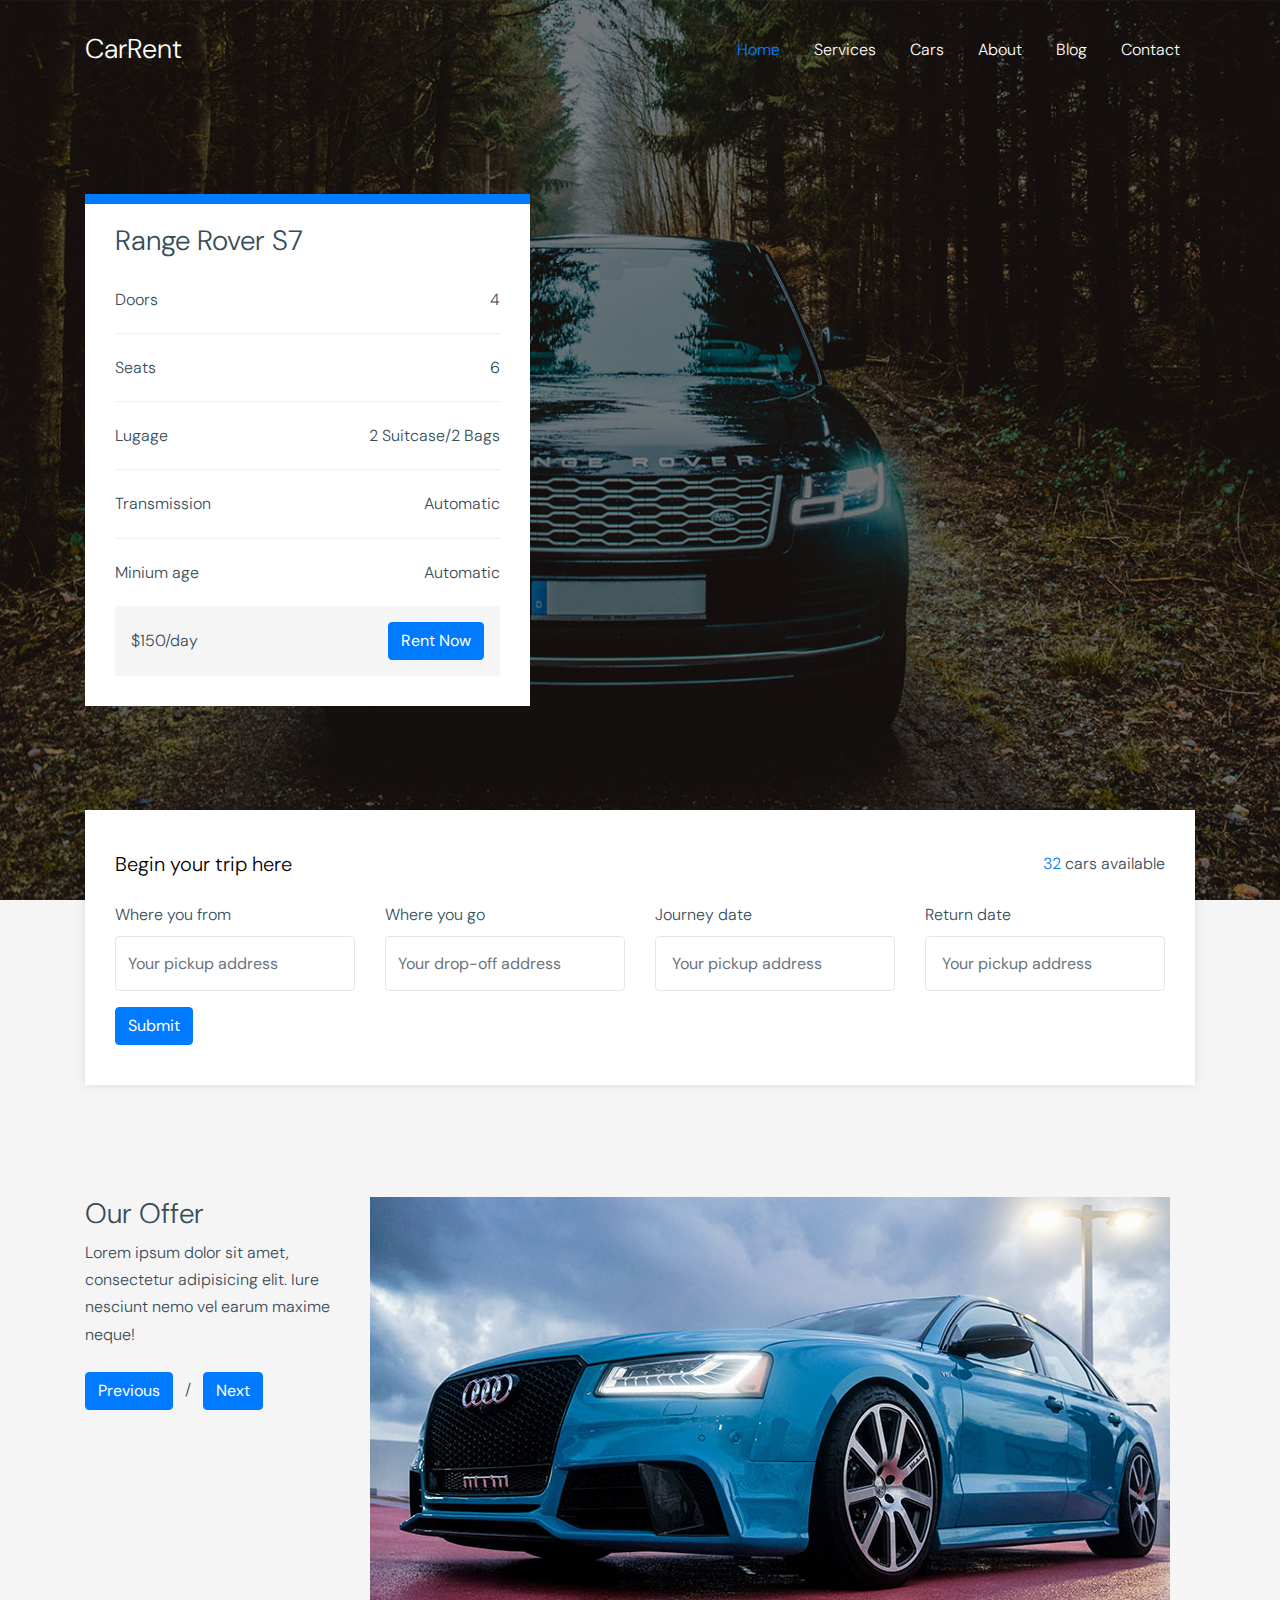
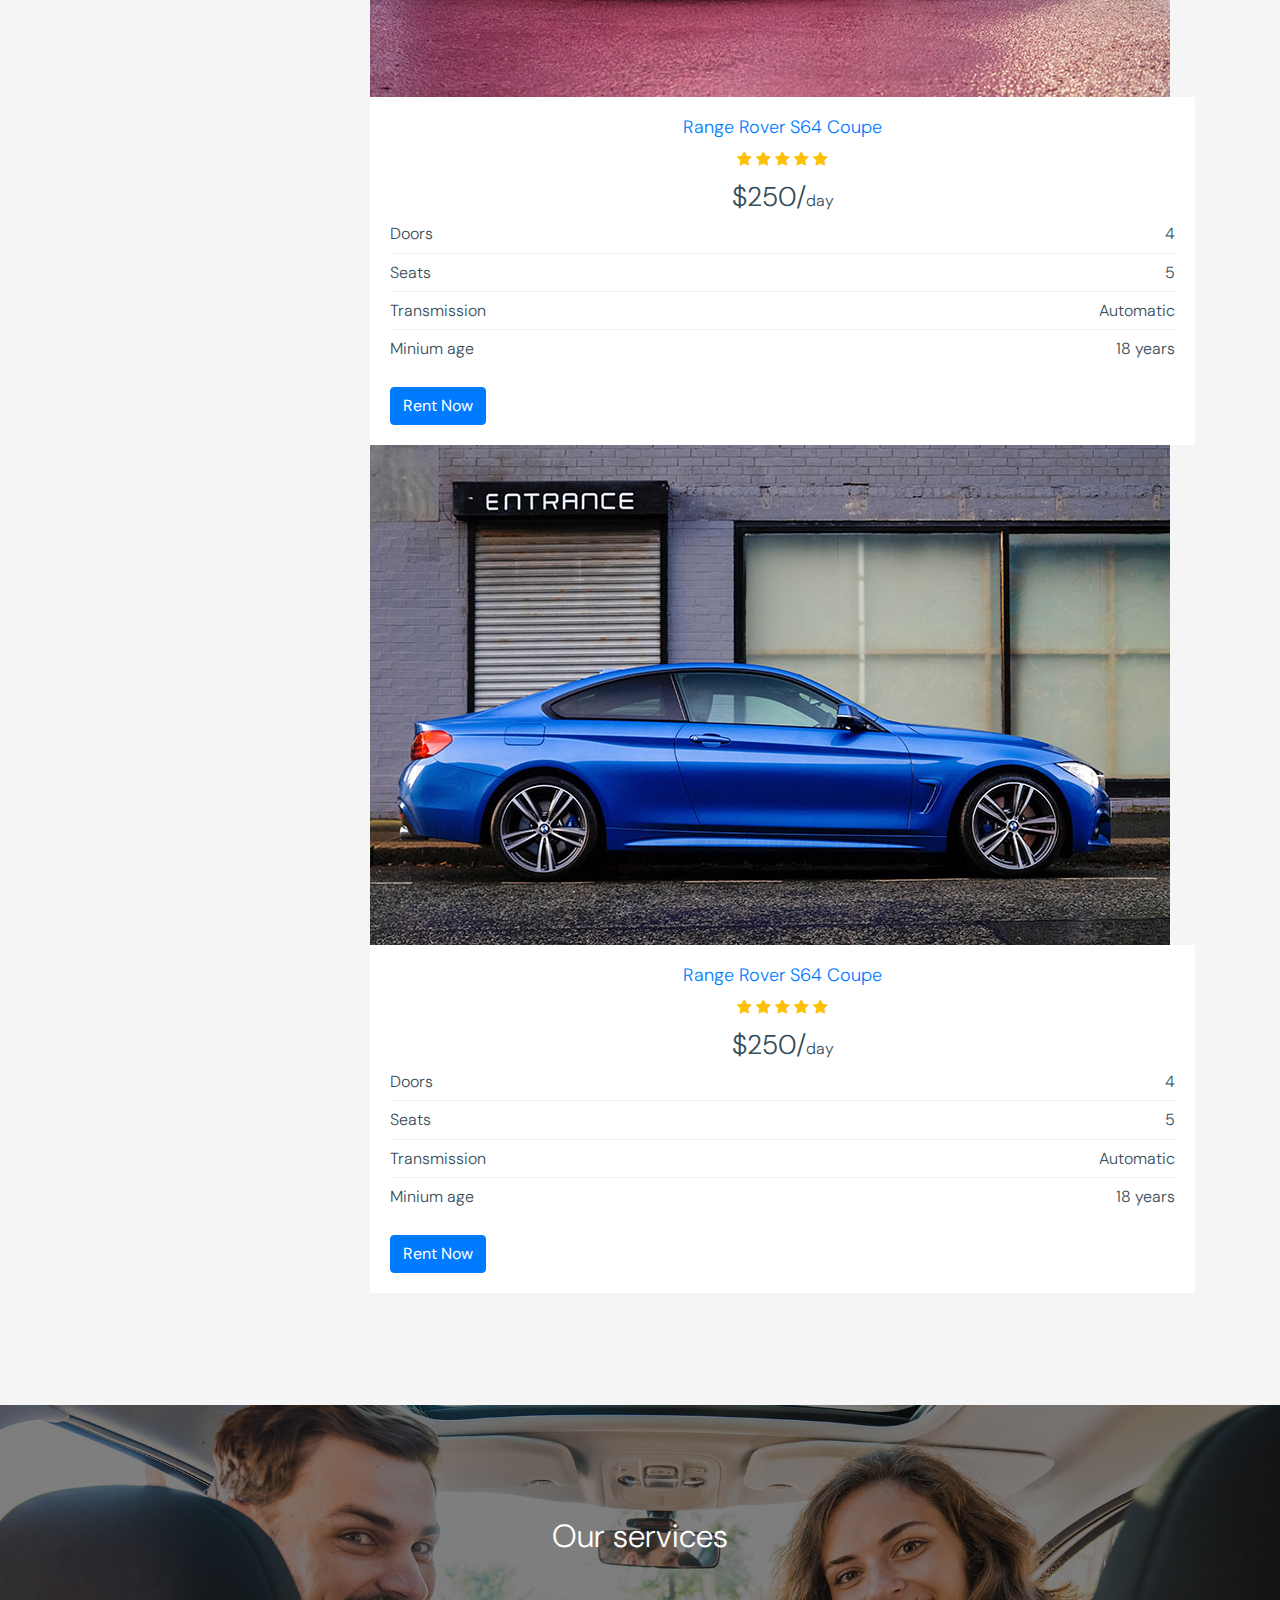
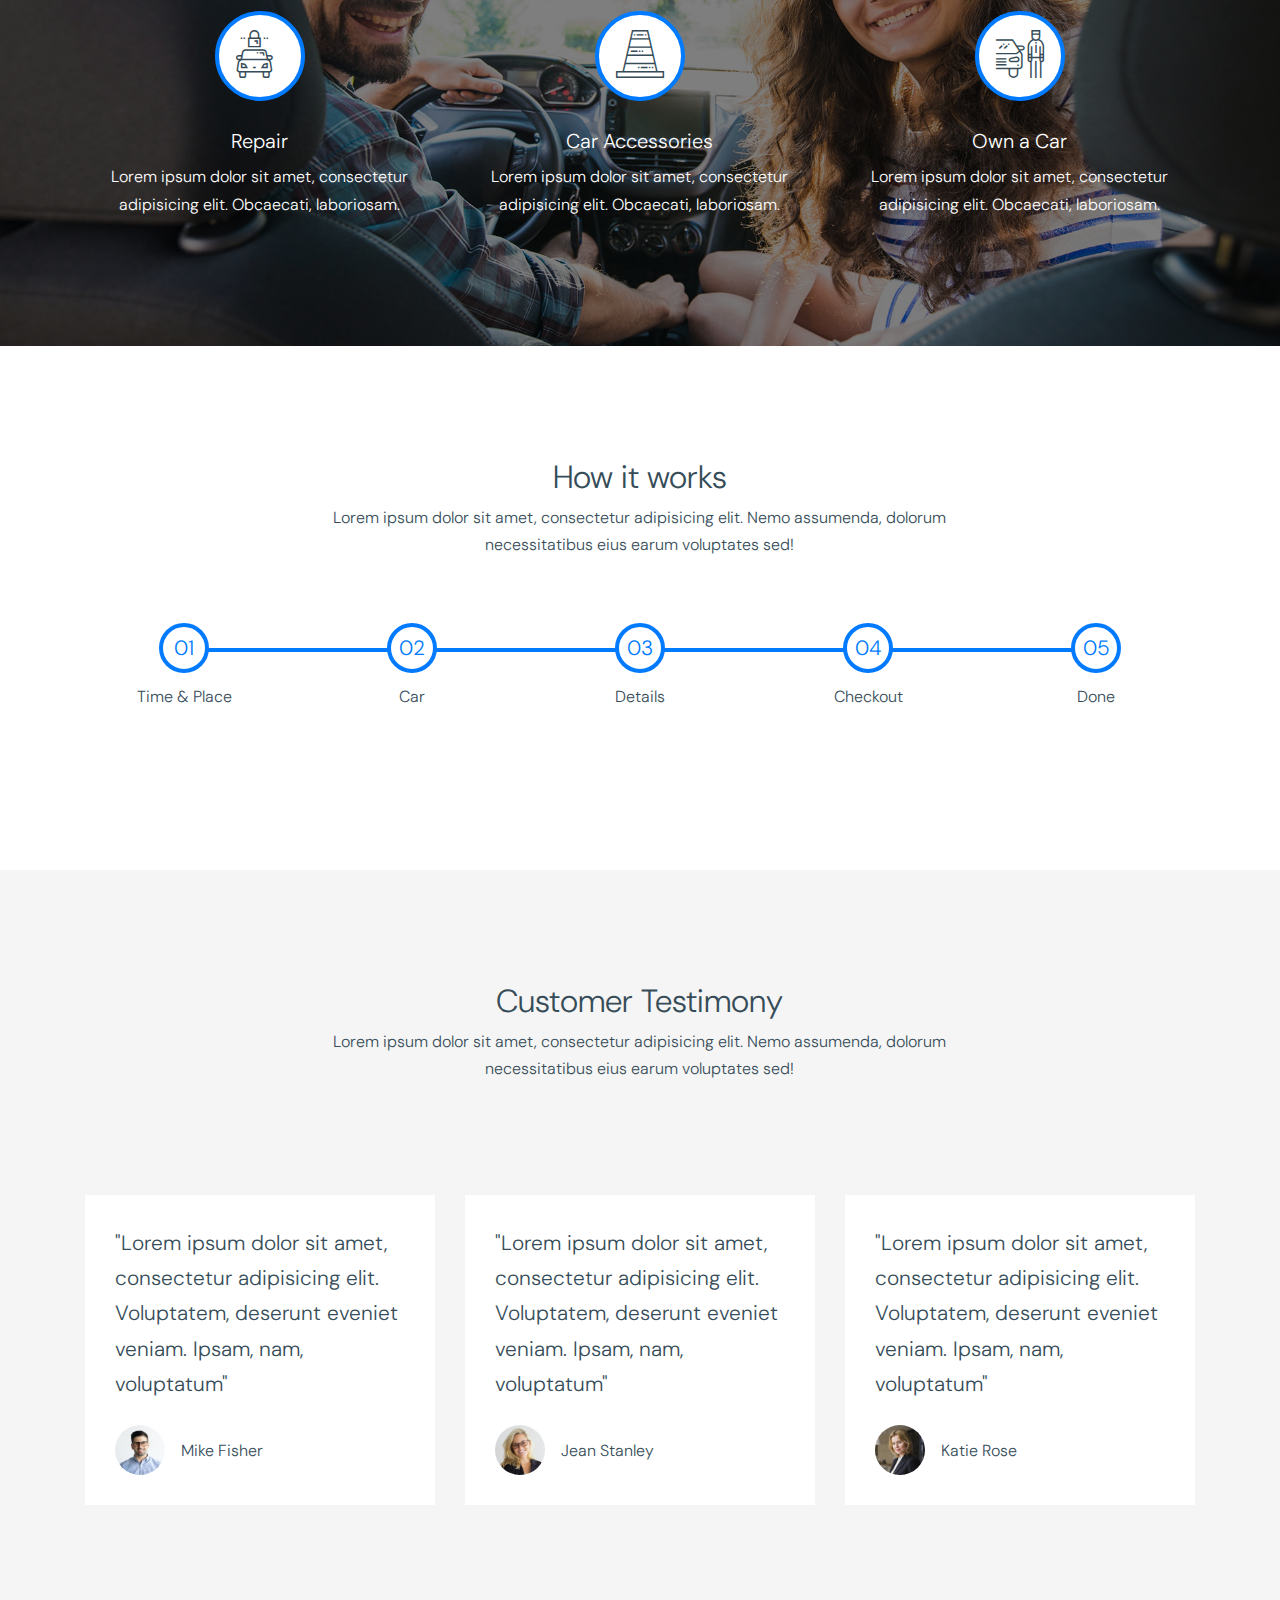
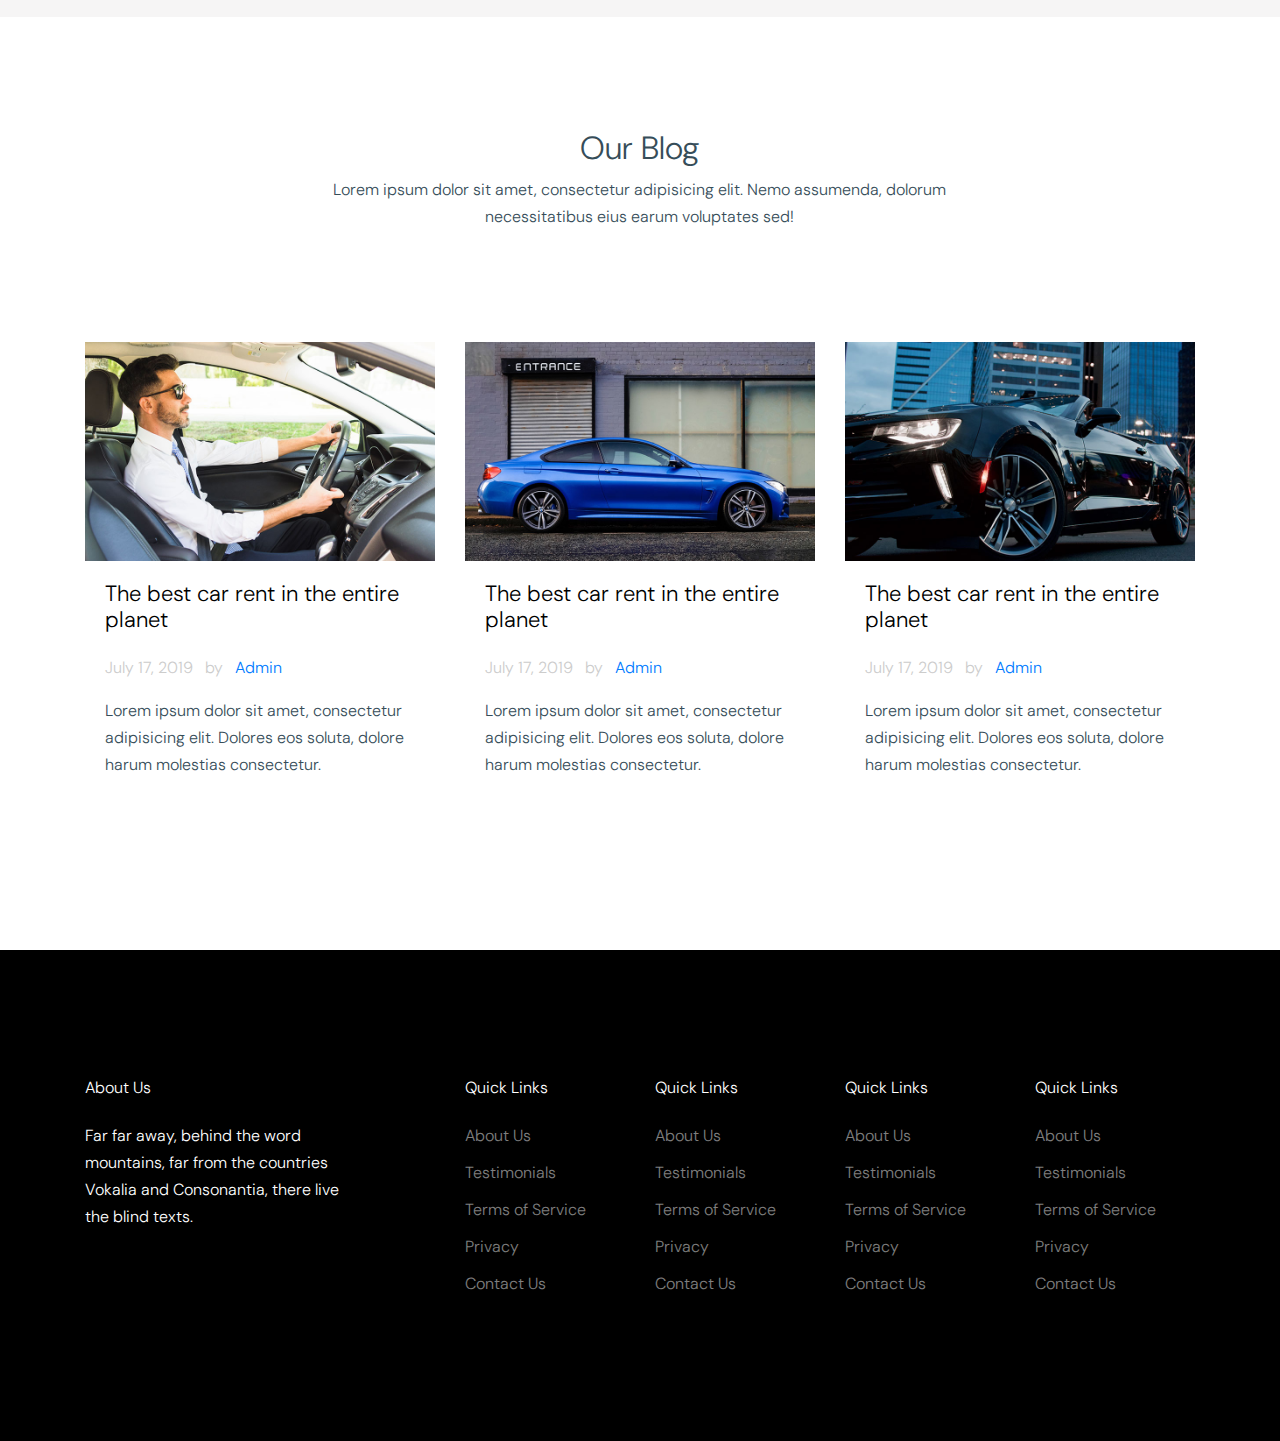
==== commit 19caee4c: "Remove" ====
--- a/index.html
+++ b/index.html
@@ -11,13 +11,7 @@
     <link rel="stylesheet" href="fonts/icomoon/style.css">
 
     <link rel="stylesheet" href="css/bootstrap.min.css">
-    <link rel="stylesheet" href="css/bootstrap-datepicker.css">
-    <link rel="stylesheet" href="css/jquery.fancybox.min.css">
-    <link rel="stylesheet" href="css/owl.carousel.min.css">
-    <link rel="stylesheet" href="css/owl.theme.default.min.css">
     <link rel="stylesheet" href="fonts/flaticon/font/flaticon.css">
-    <link rel="stylesheet" href="css/aos.css">
-
     <!-- MAIN CSS -->
     <link rel="stylesheet" href="css/style.css">
 
@@ -499,36 +493,14 @@
             </div>
           </div>
         </div>
-        <div class="row pt-5 mt-5 text-center">
-          <div class="col-md-12">
-            <div class="border-top pt-5">
-              <p>
-            <!-- Link back to Colorlib can't be removed. Template is licensed under CC BY 3.0. -->
-            Copyright &copy;<script>document.write(new Date().getFullYear());</script> All rights reserved | This template is made with <i class="icon-heart text-danger" aria-hidden="true"></i> by <a href="https://colorlib.com" target="_blank" >Colorlib</a>
-            <!-- Link back to Colorlib can't be removed. Template is licensed under CC BY 3.0. -->
-            </p>
-            </div>
-          </div>
-
-        </div>
+
       </div>
     </footer>
 
     </div>
 
-    <script src="js/jquery-3.3.1.min.js"></script>
-    <script src="js/popper.min.js"></script>
-    <script src="js/bootstrap.min.js"></script>
-    <script src="js/owl.carousel.min.js"></script>
-    <script src="js/jquery.sticky.js"></script>
-    <script src="js/jquery.waypoints.min.js"></script>
-    <script src="js/jquery.animateNumber.min.js"></script>
-    <script src="js/jquery.fancybox.min.js"></script>
-    <script src="js/jquery.easing.1.3.js"></script>
-    <script src="js/bootstrap-datepicker.min.js"></script>
-    <script src="js/aos.js"></script>
-
-    <script src="js/main.js"></script>
+  
+
 
   </body>
 
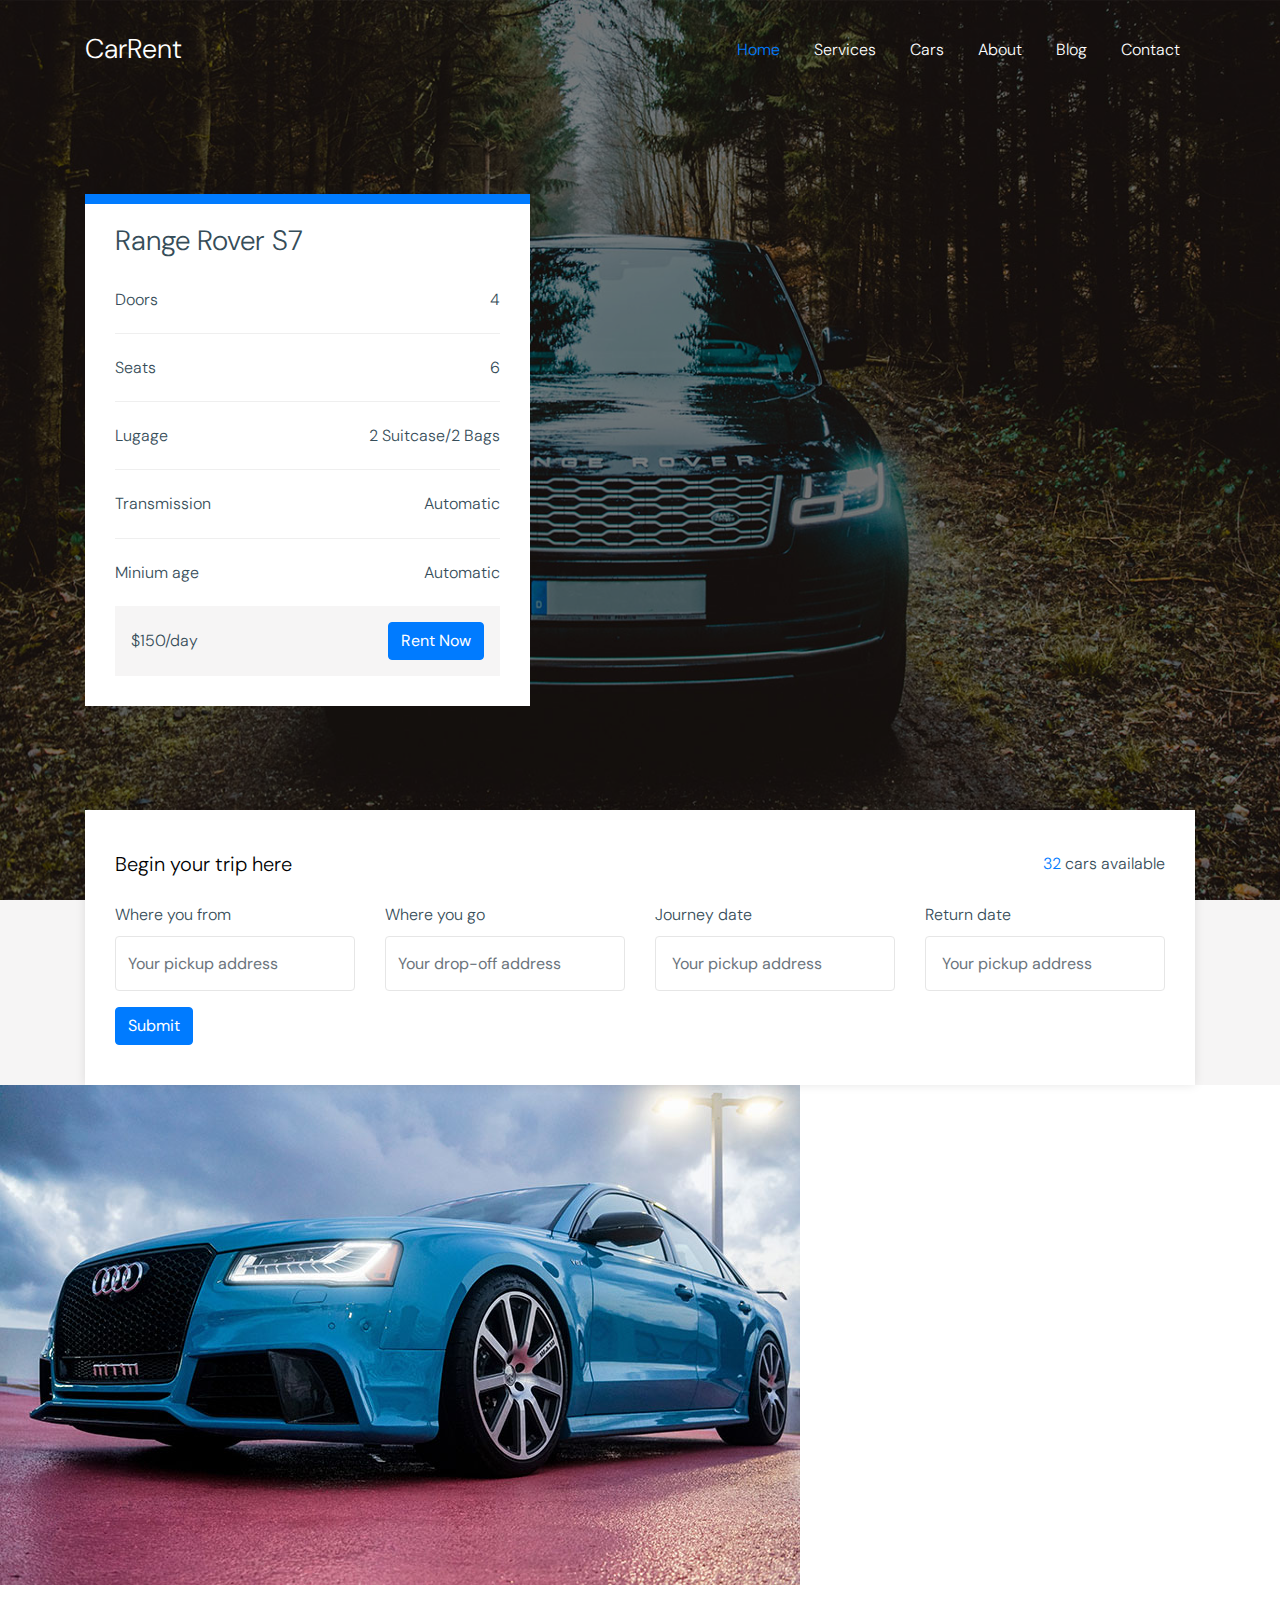
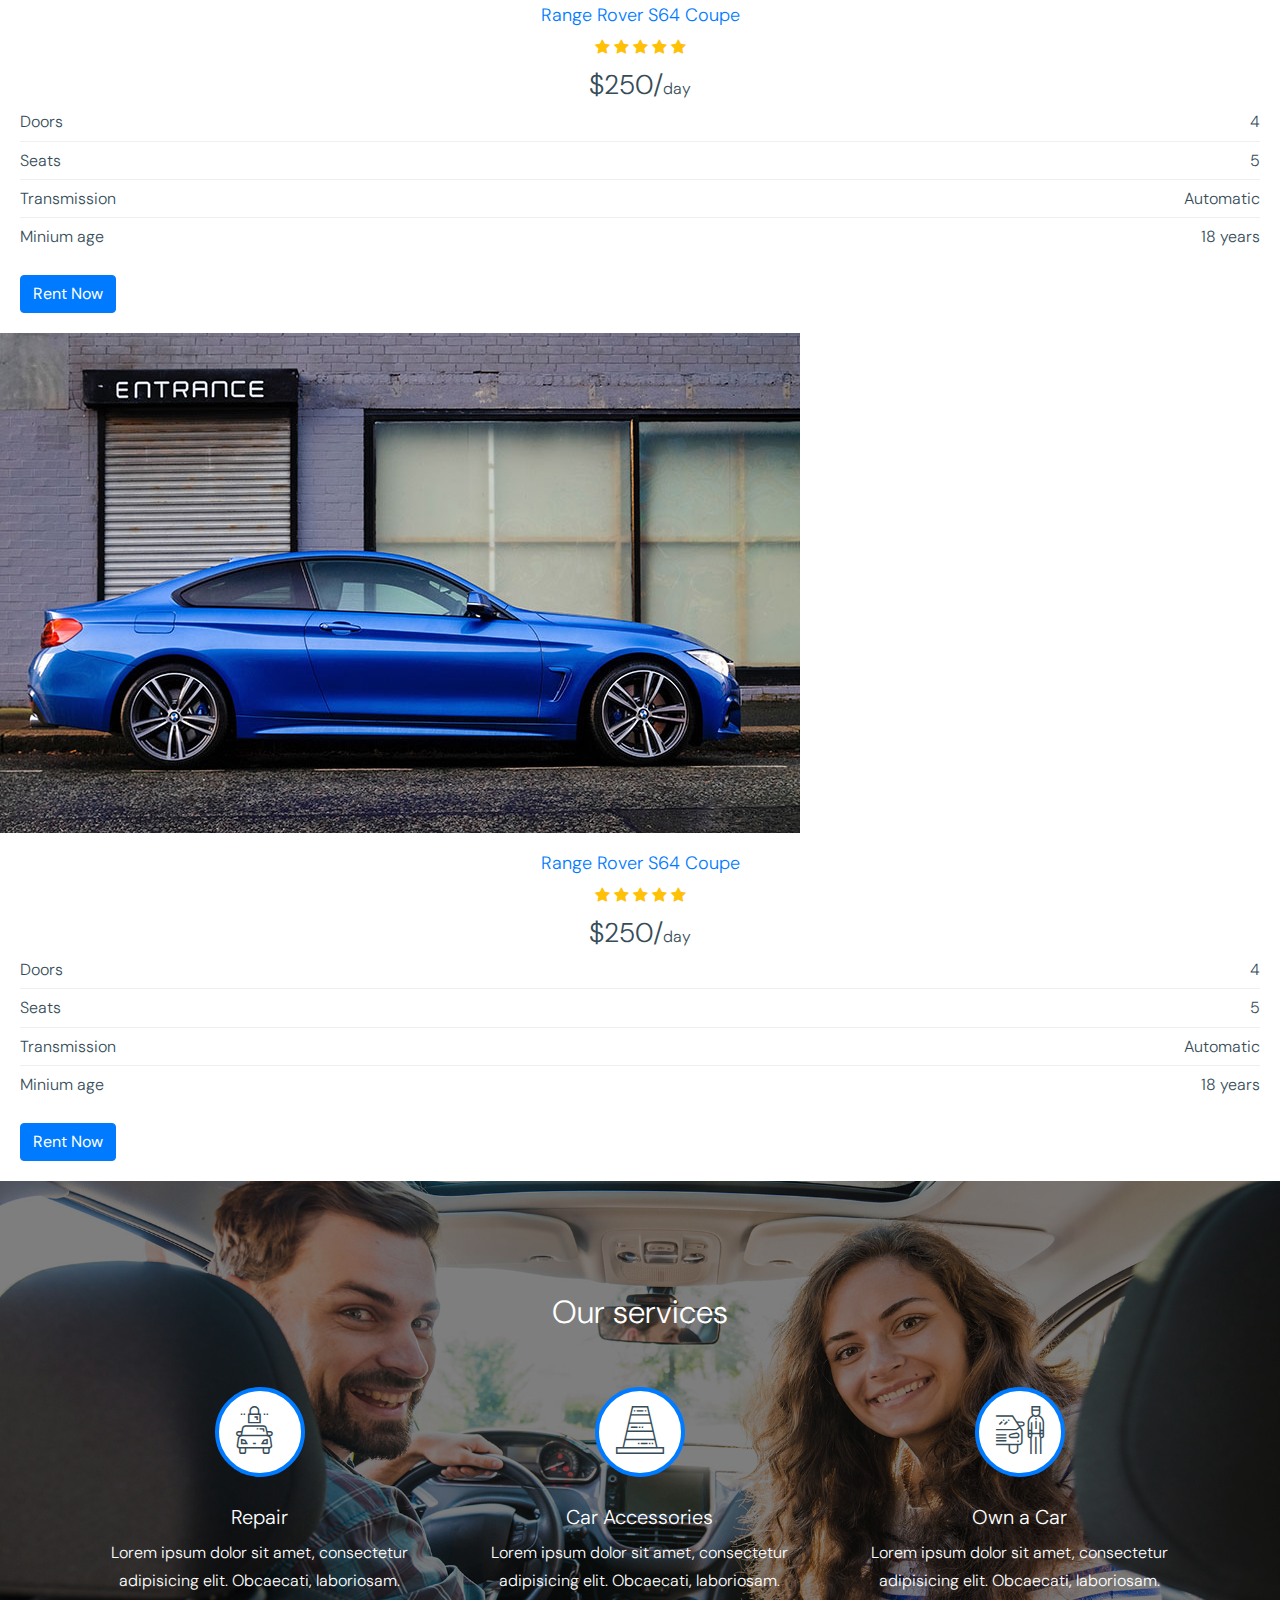
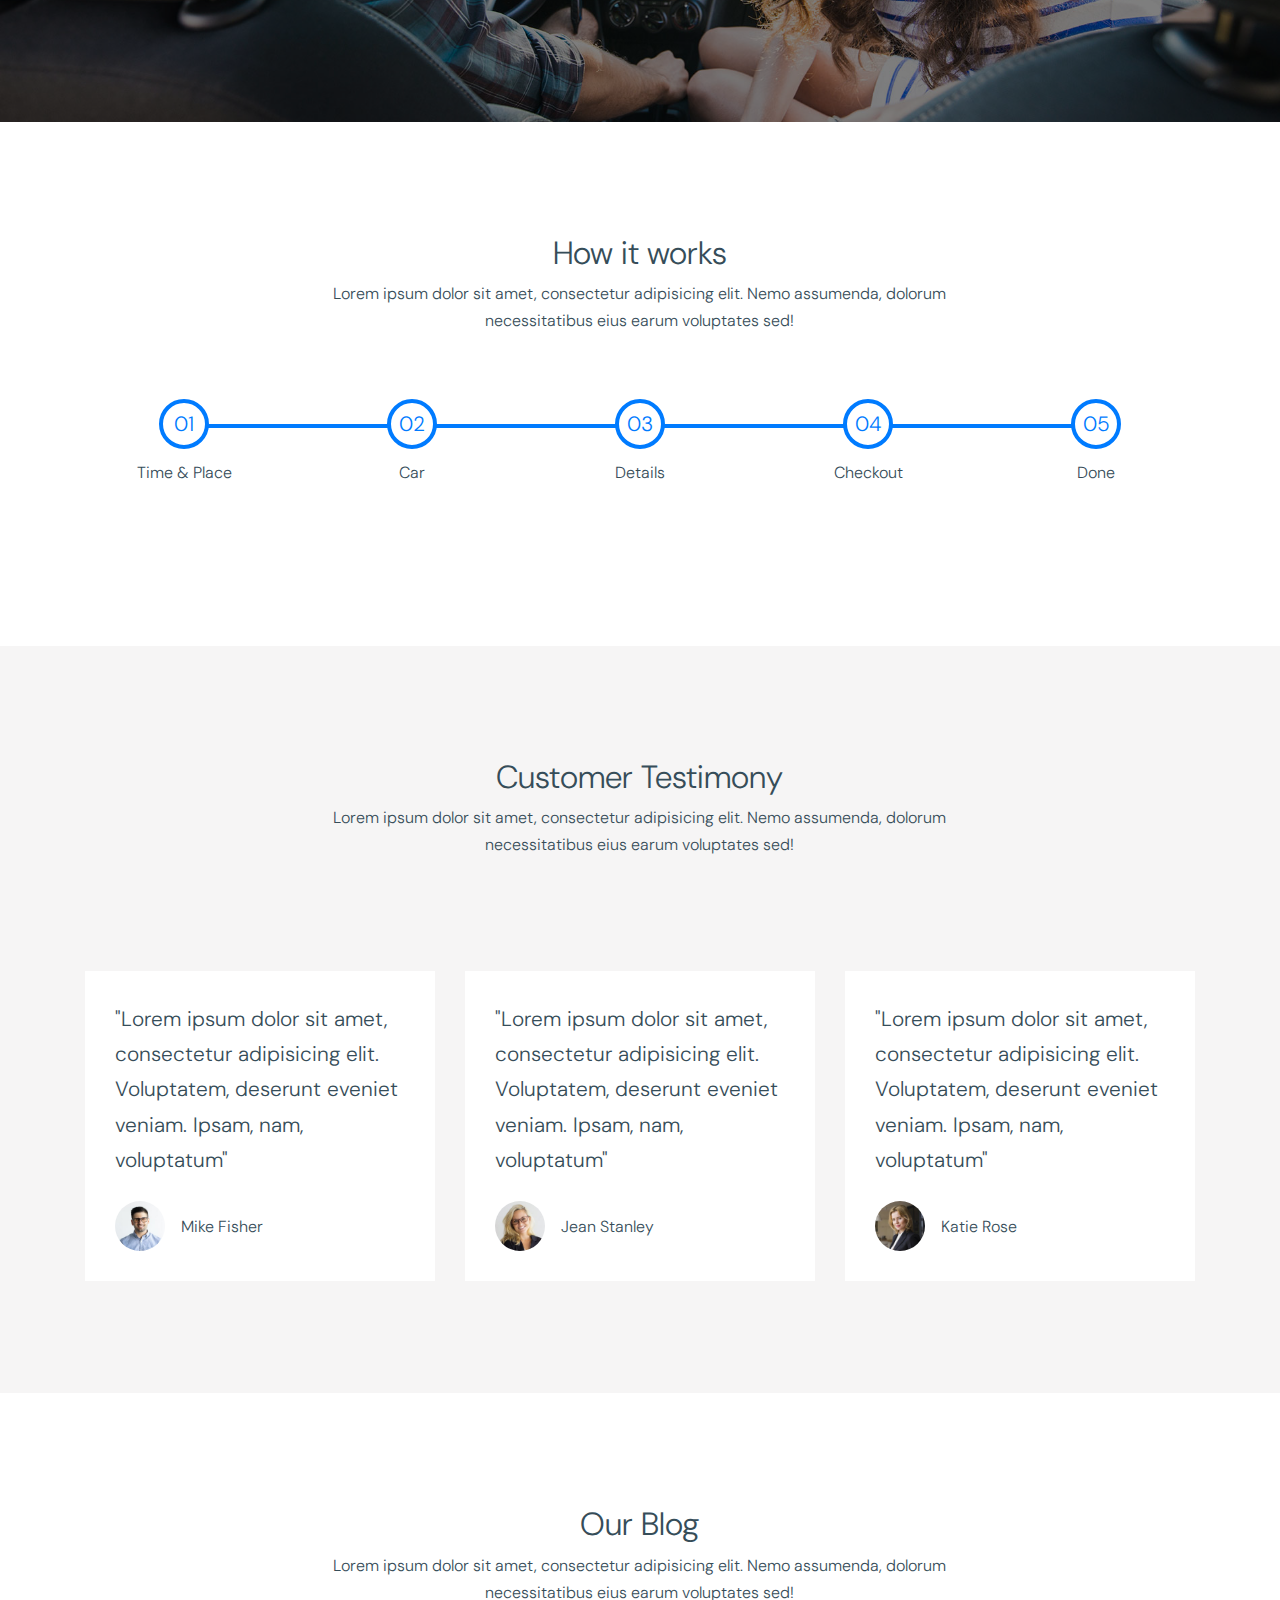
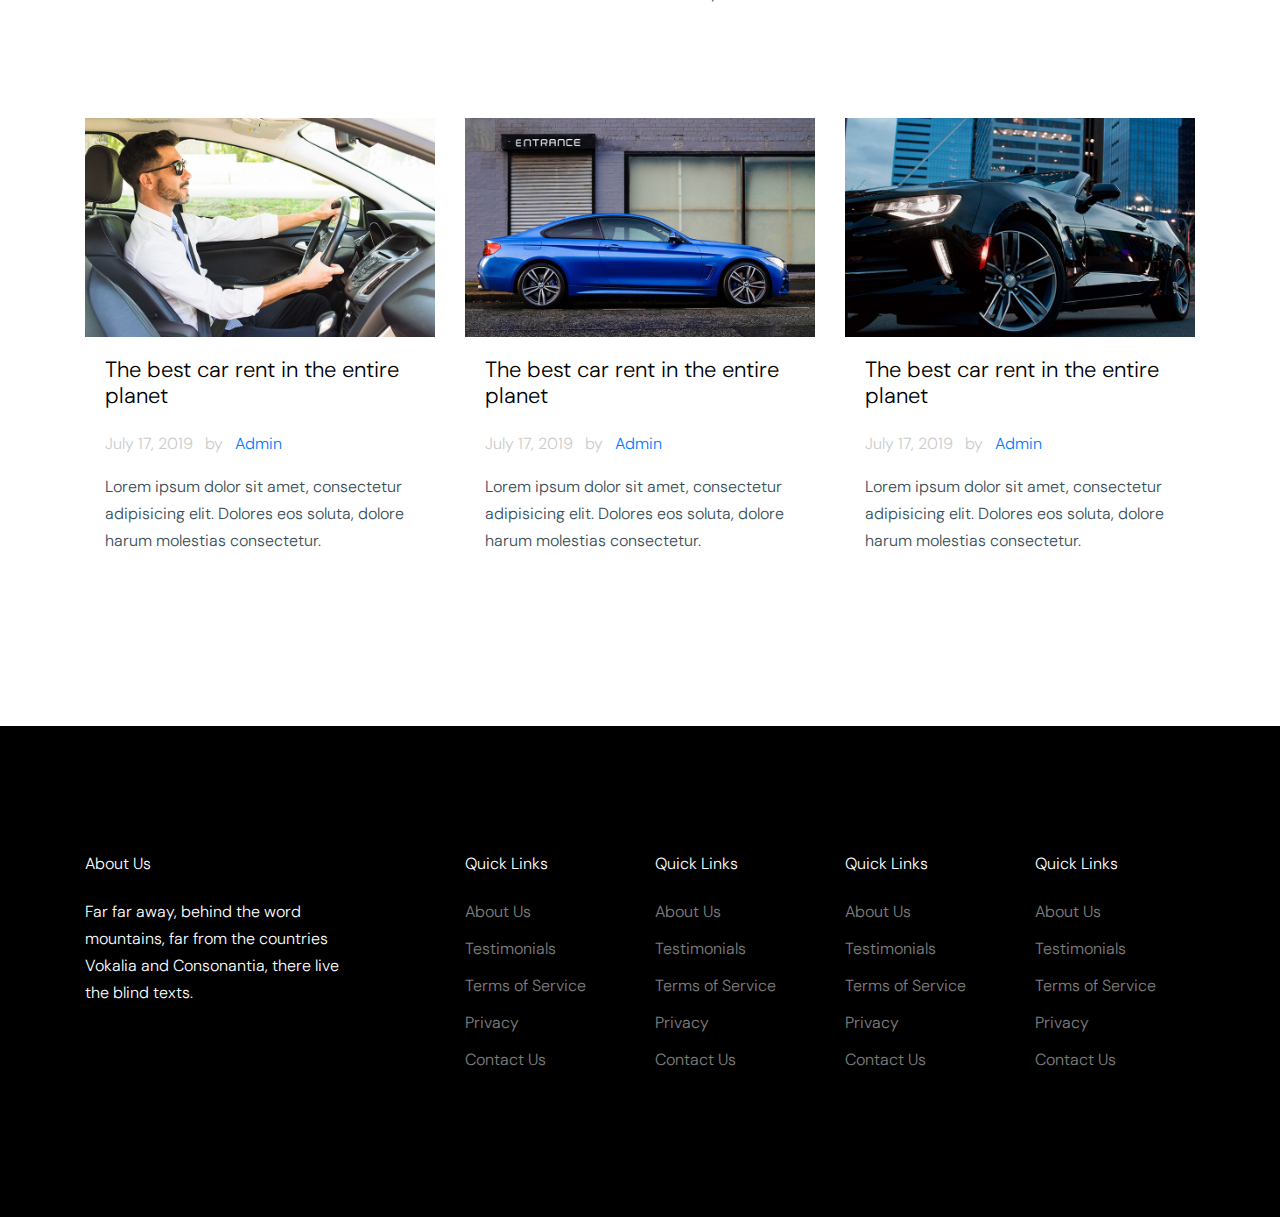
==== commit 7c019984: "Update index.html" ====
--- a/index.html
+++ b/index.html
@@ -152,22 +152,6 @@
       </div>
     </div>
 
-    
-
-    <div class="site-section bg-light">
-      <div class="container">
-        <div class="row">
-          <div class="col-lg-3">
-            <h3>Our Offer</h3>
-            <p class="mb-4">Lorem ipsum dolor sit amet, consectetur adipisicing elit. Iure nesciunt nemo vel earum maxime neque!</p>
-            <p>
-              <a href="#" class="btn btn-primary custom-prev">Previous</a>
-              <span class="mx-2">/</span>
-              <a href="#" class="btn btn-primary custom-next">Next</a>
-            </p>
-          </div>
-          <div class="col-lg-9">
-
 
 
 
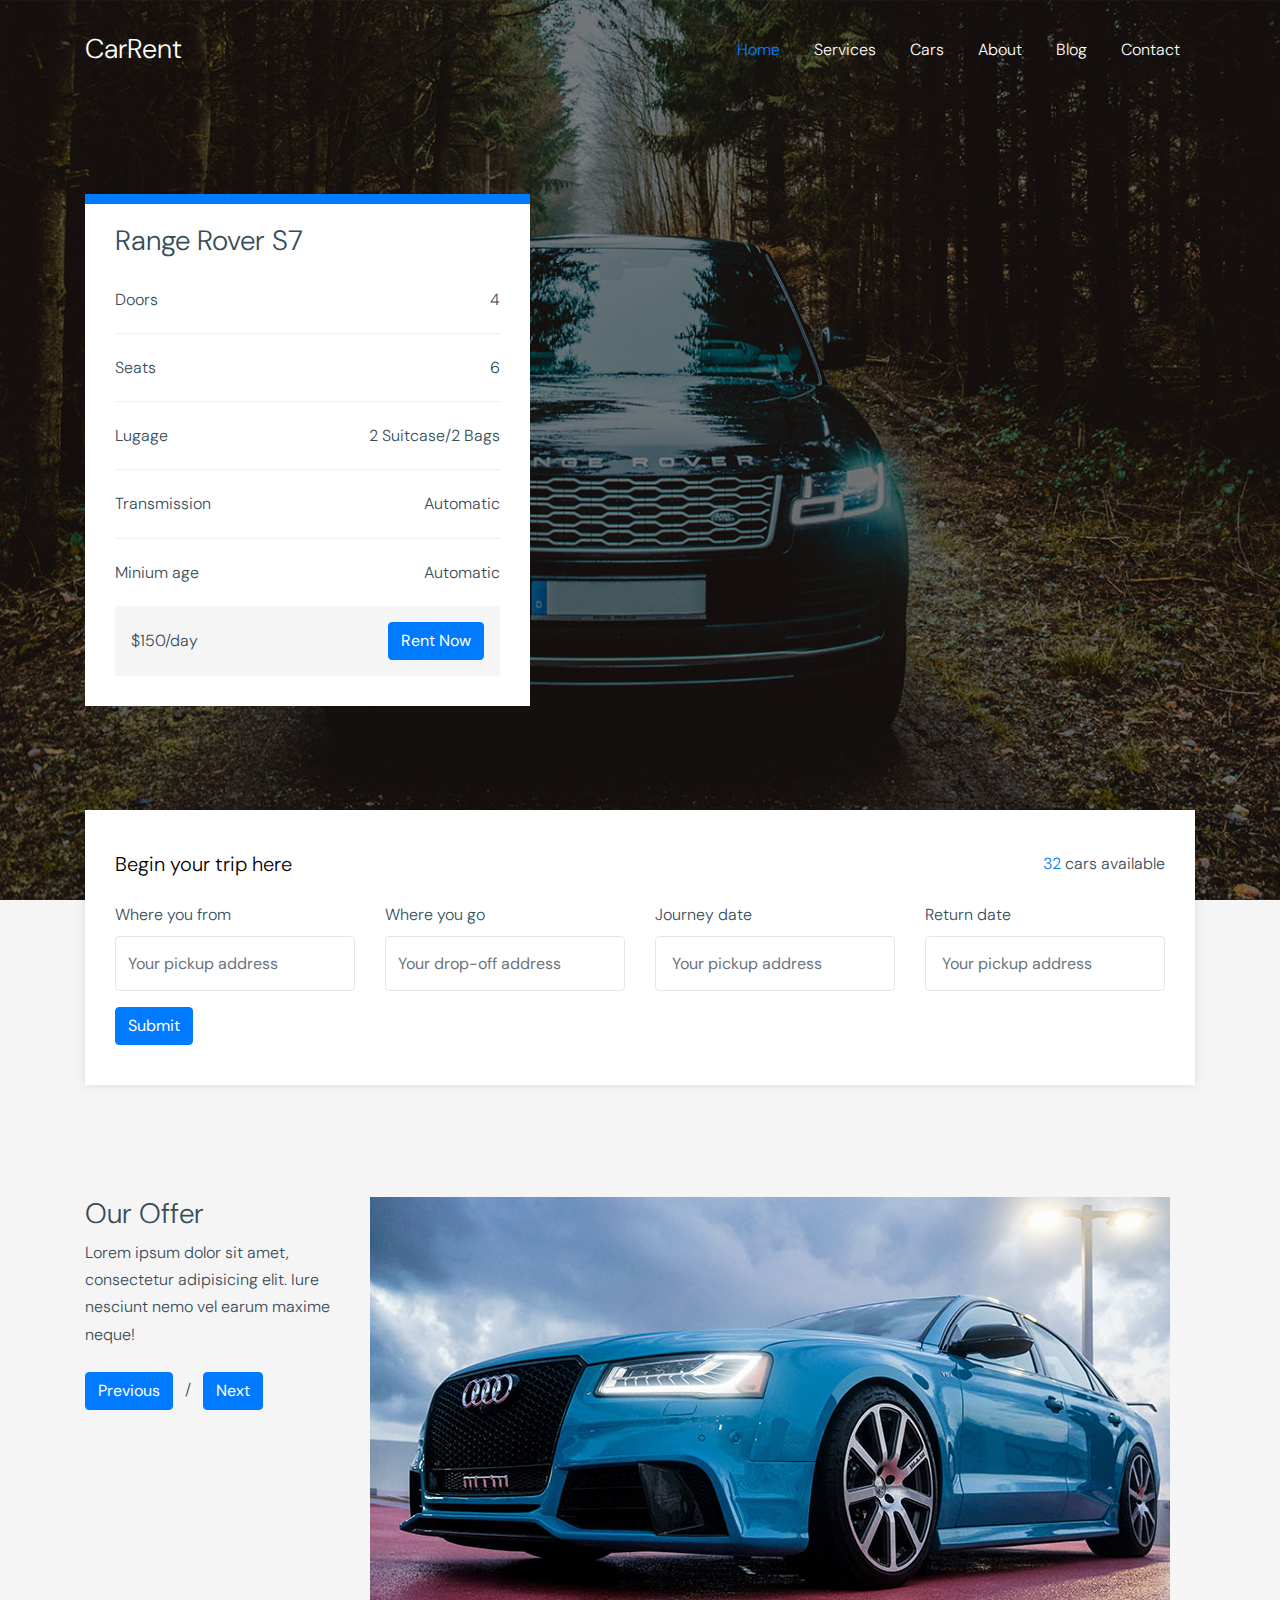
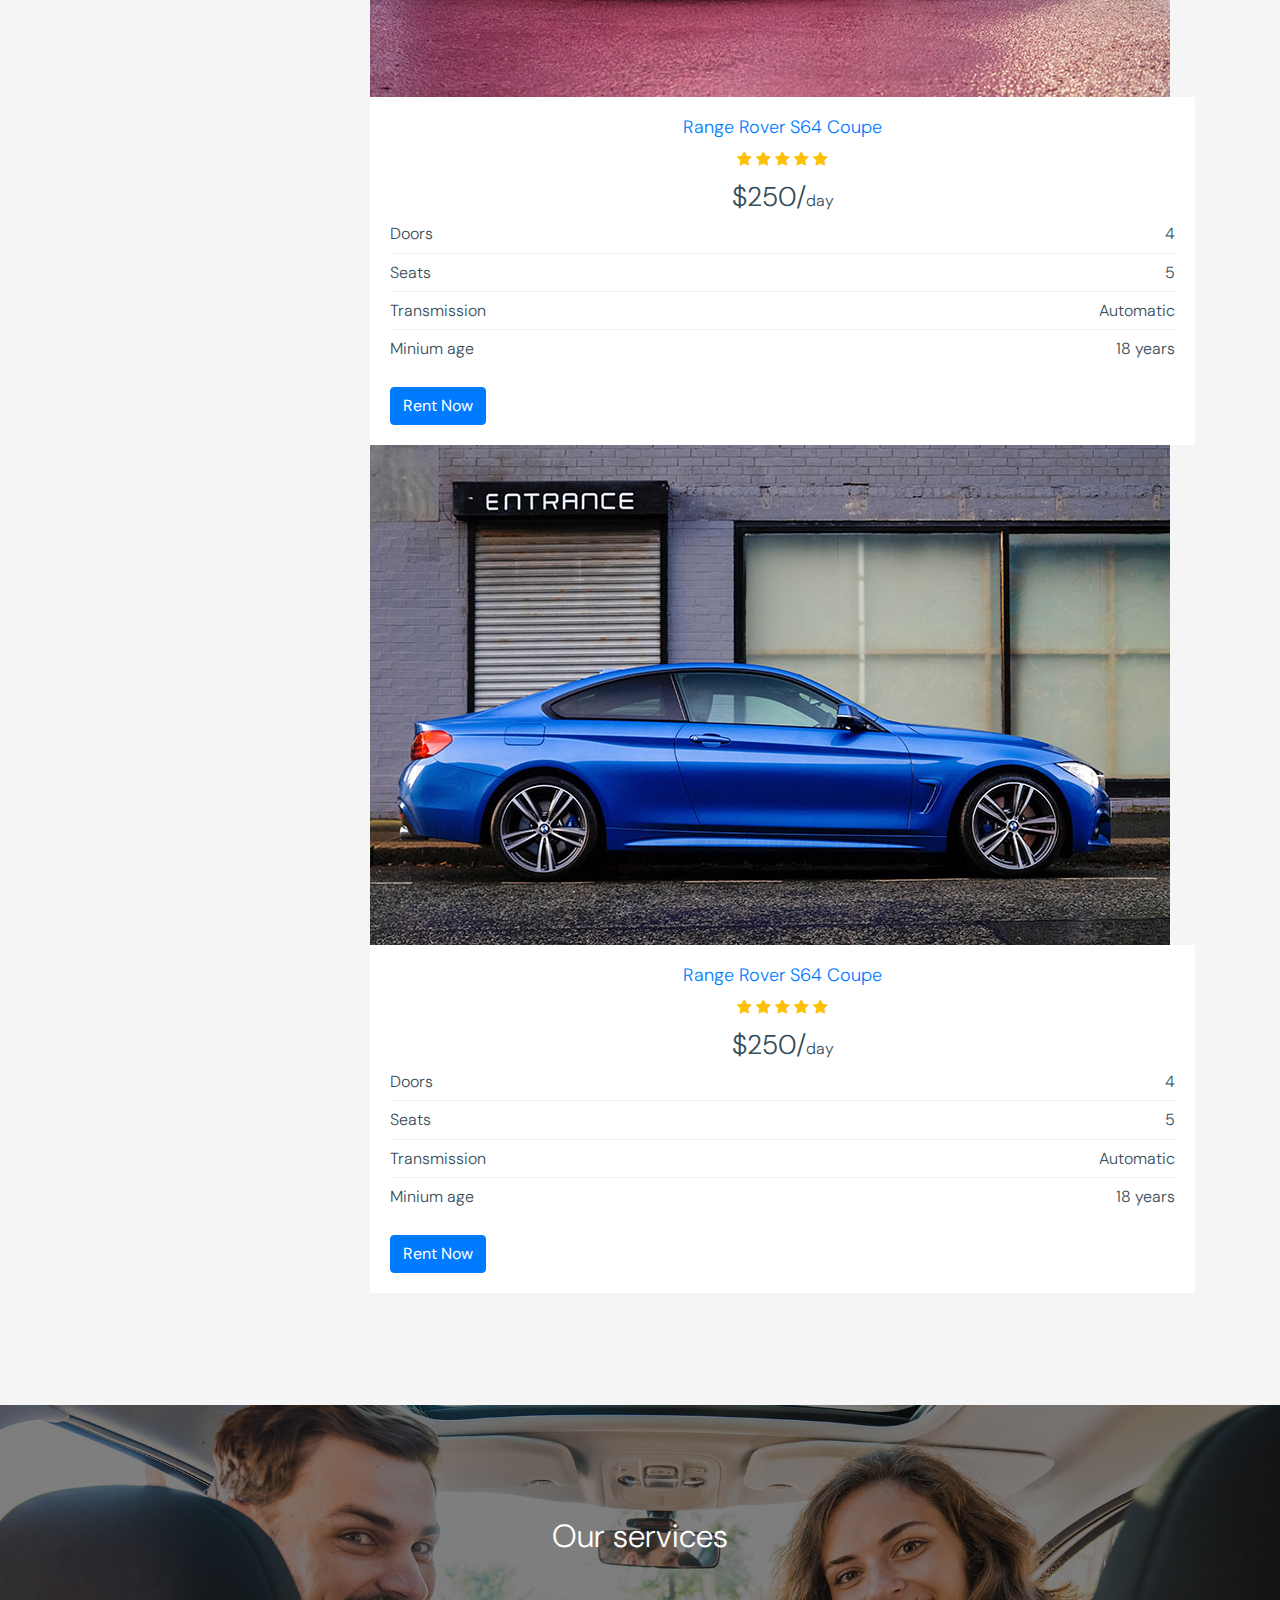
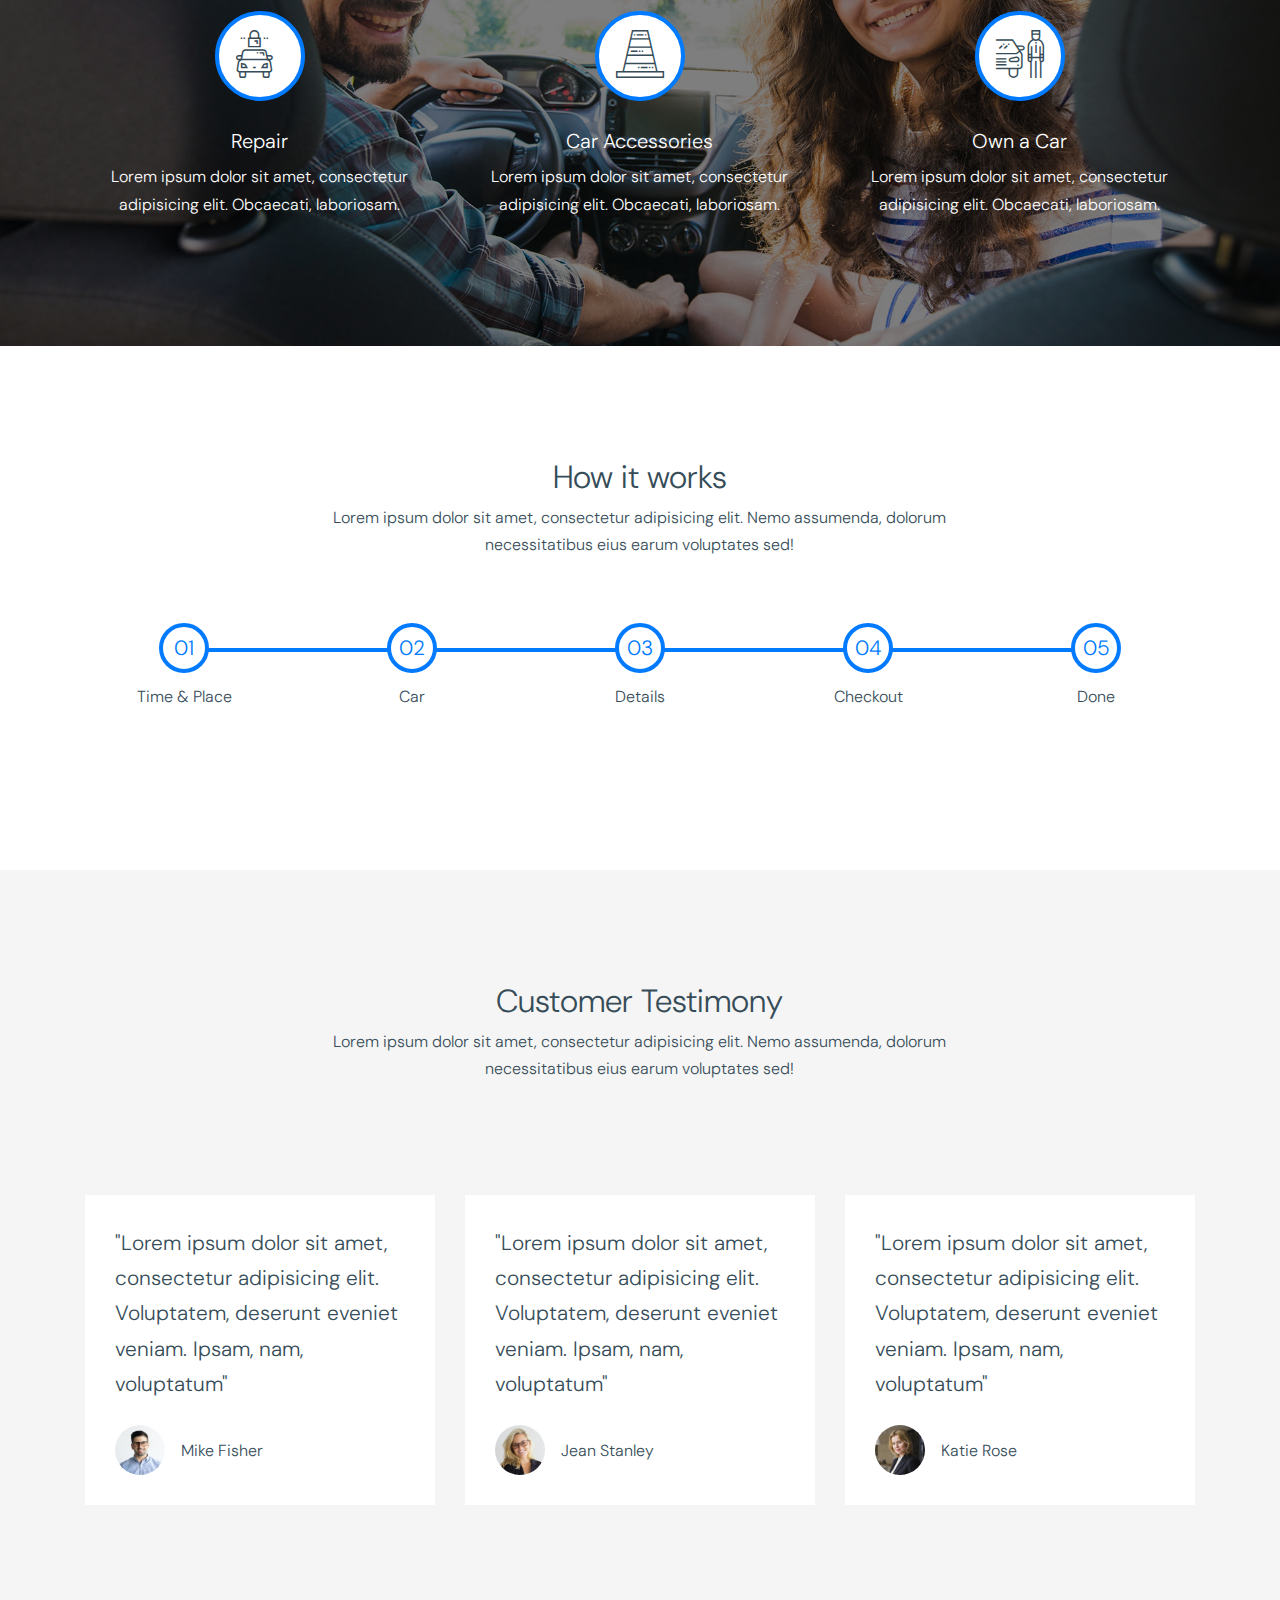
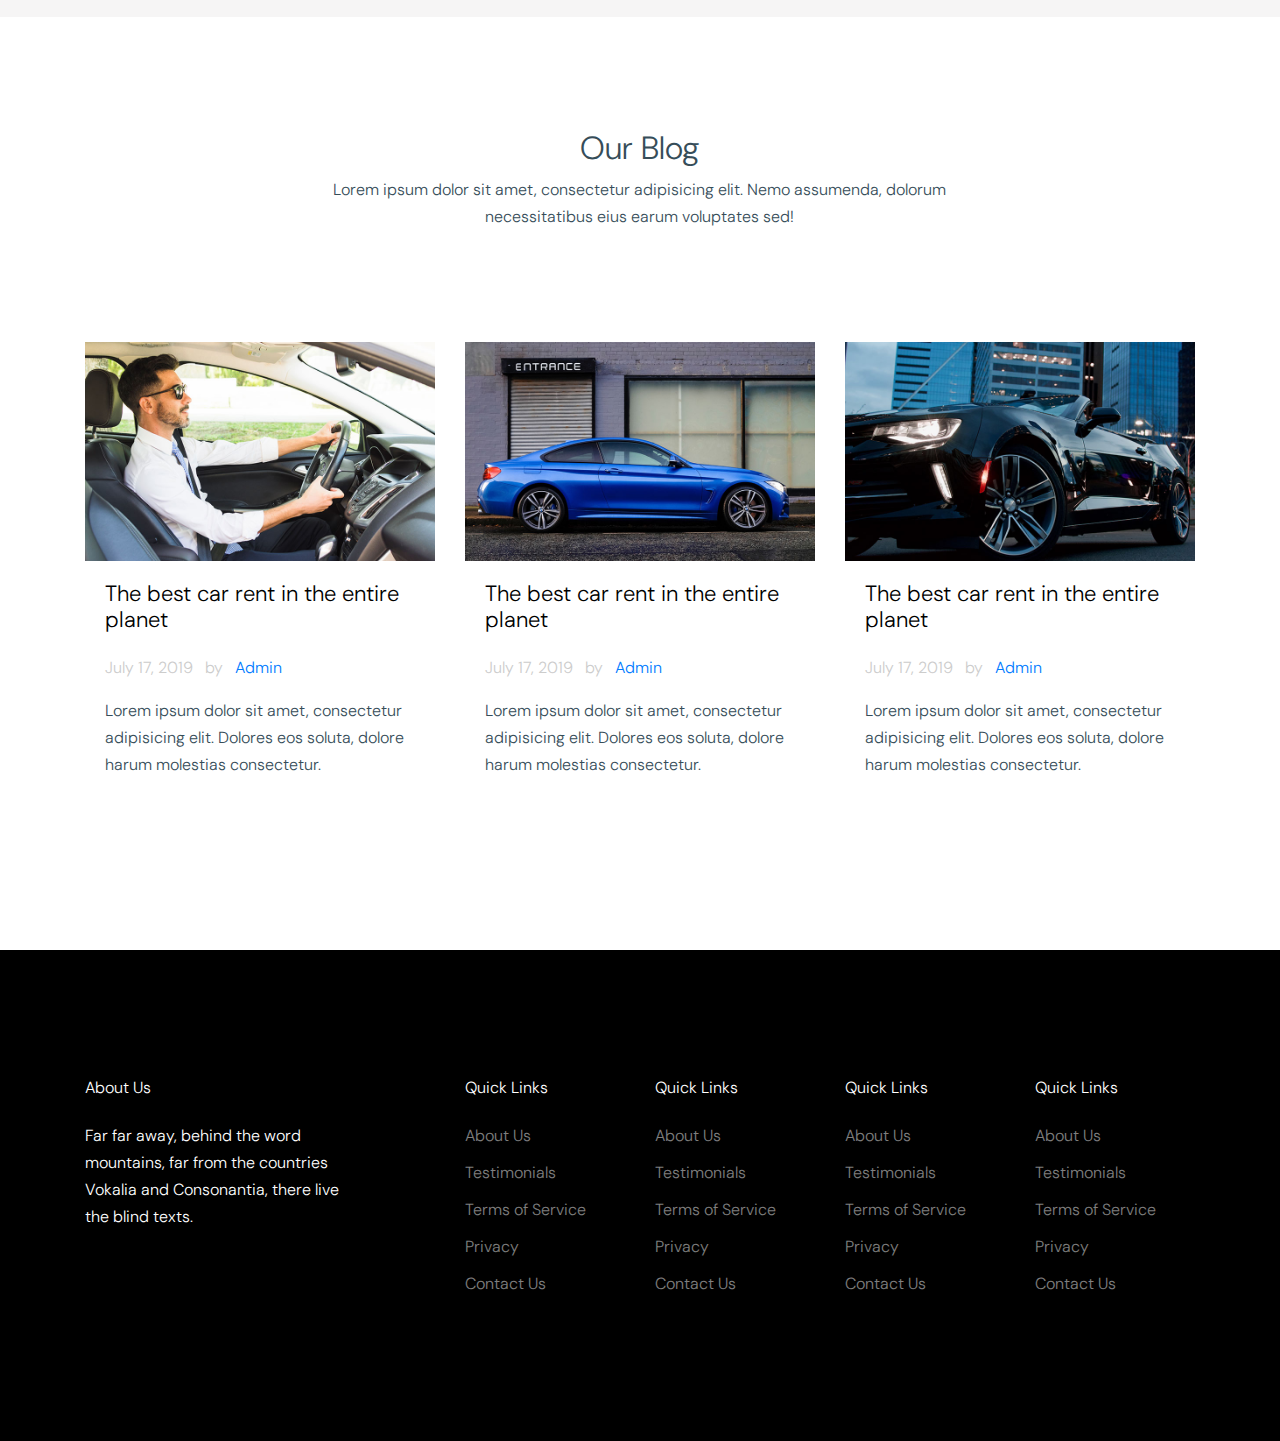
==== commit 27e868d5: "Revert "Update index.html"" ====
--- a/index.html
+++ b/index.html
@@ -152,6 +152,22 @@
       </div>
     </div>
 
+    
+
+    <div class="site-section bg-light">
+      <div class="container">
+        <div class="row">
+          <div class="col-lg-3">
+            <h3>Our Offer</h3>
+            <p class="mb-4">Lorem ipsum dolor sit amet, consectetur adipisicing elit. Iure nesciunt nemo vel earum maxime neque!</p>
+            <p>
+              <a href="#" class="btn btn-primary custom-prev">Previous</a>
+              <span class="mx-2">/</span>
+              <a href="#" class="btn btn-primary custom-next">Next</a>
+            </p>
+          </div>
+          <div class="col-lg-9">
+
 
 
 
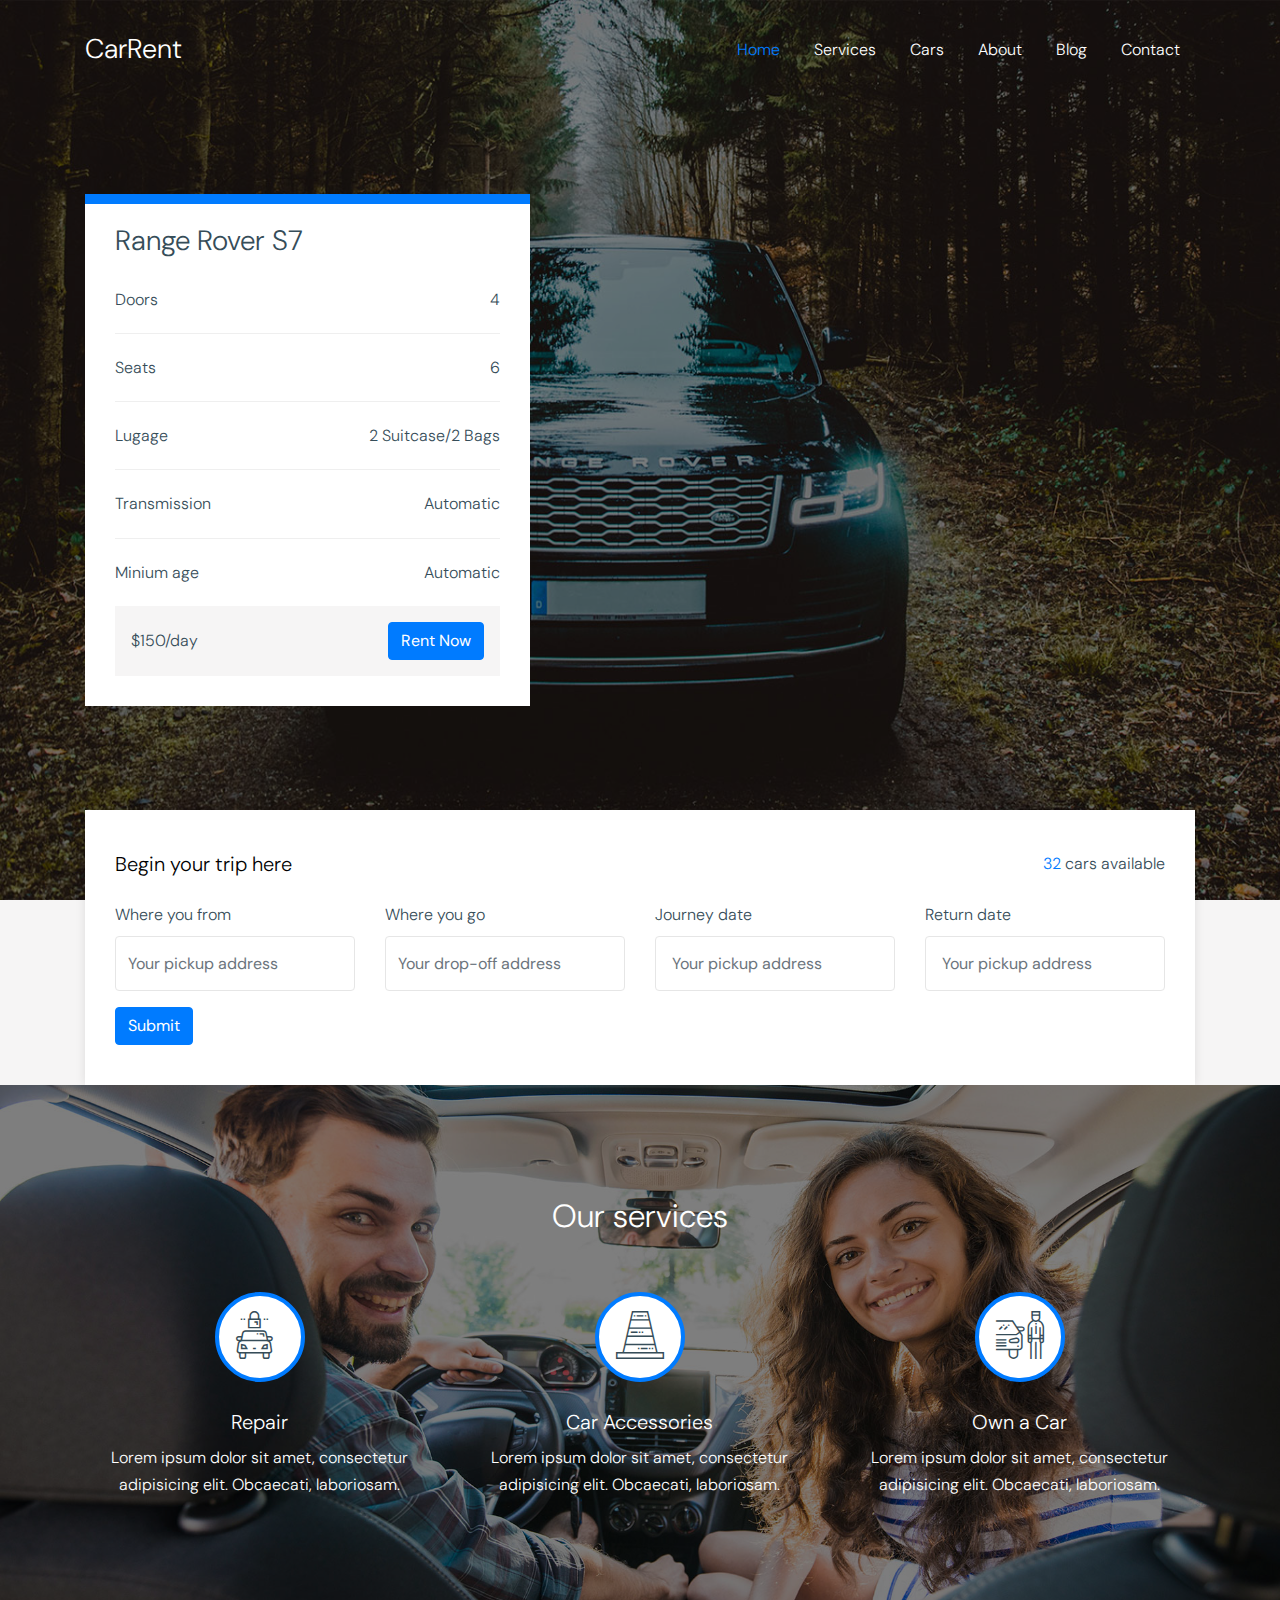
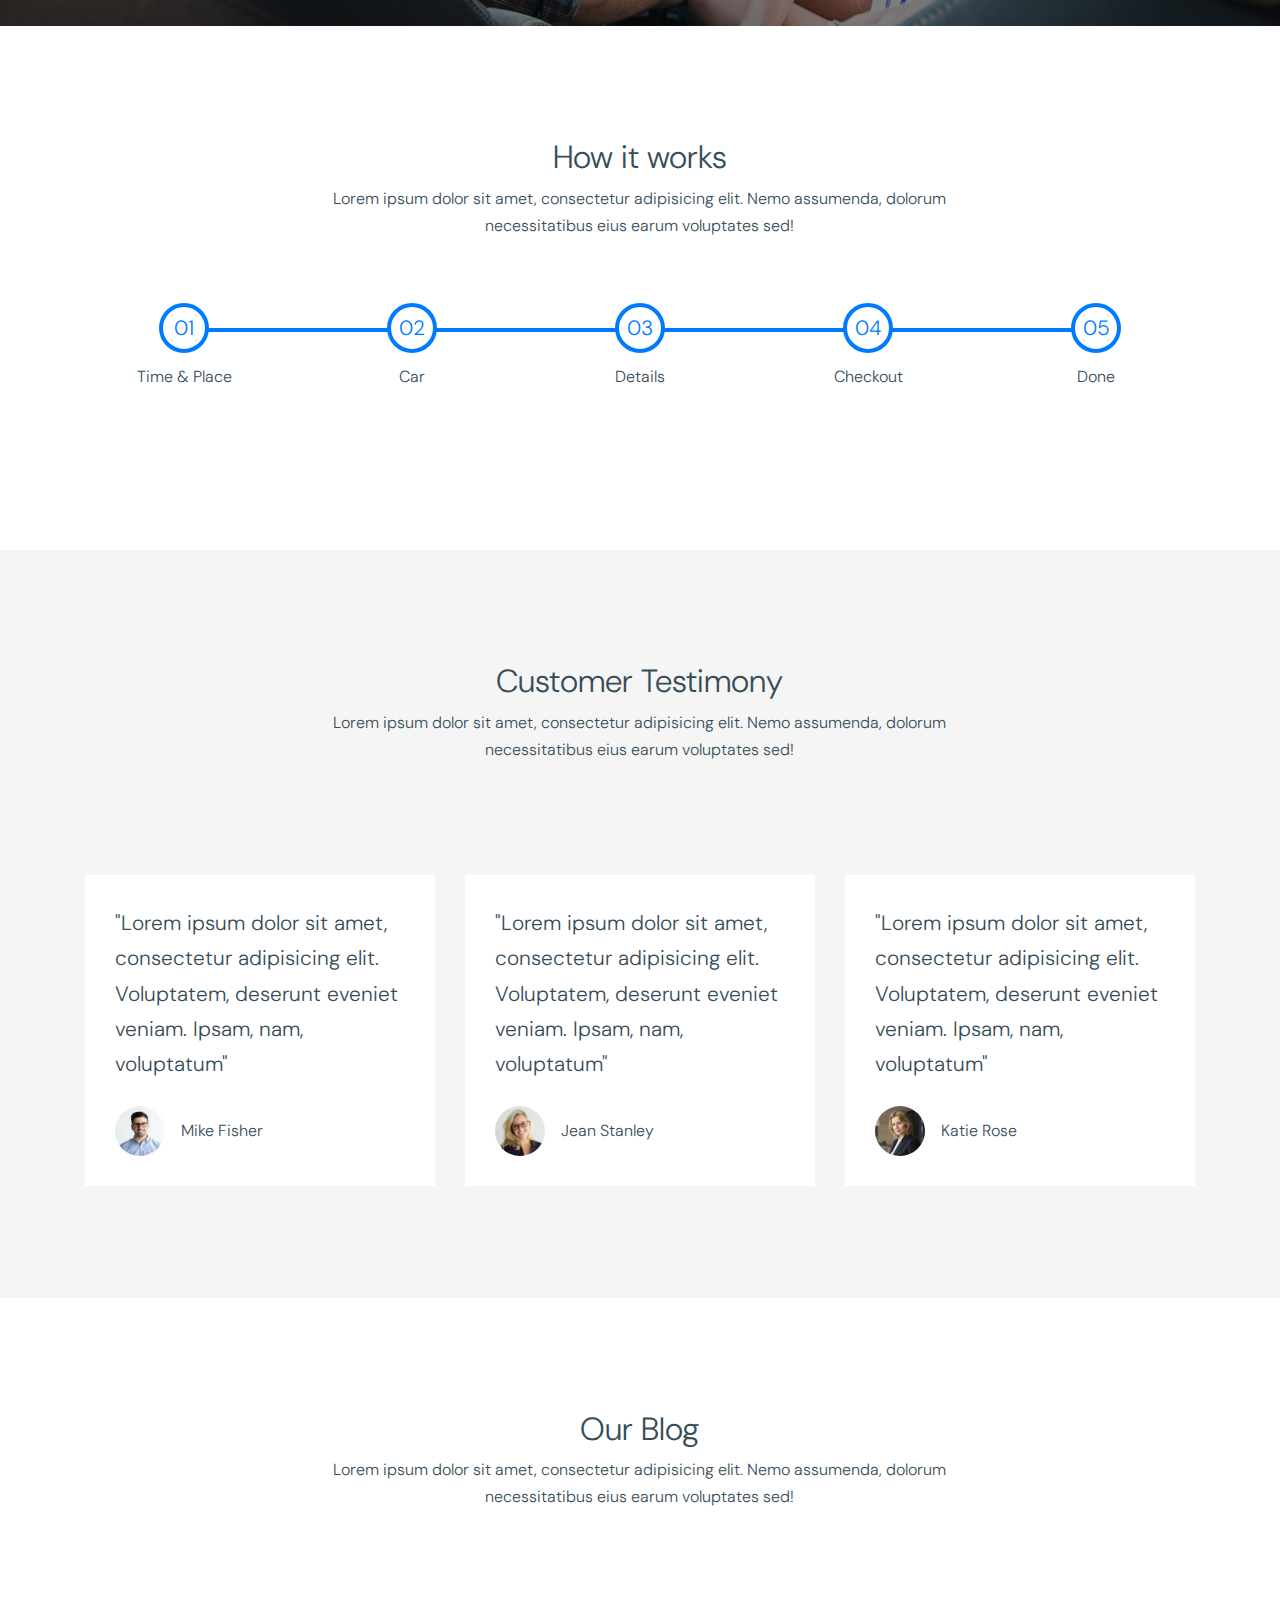
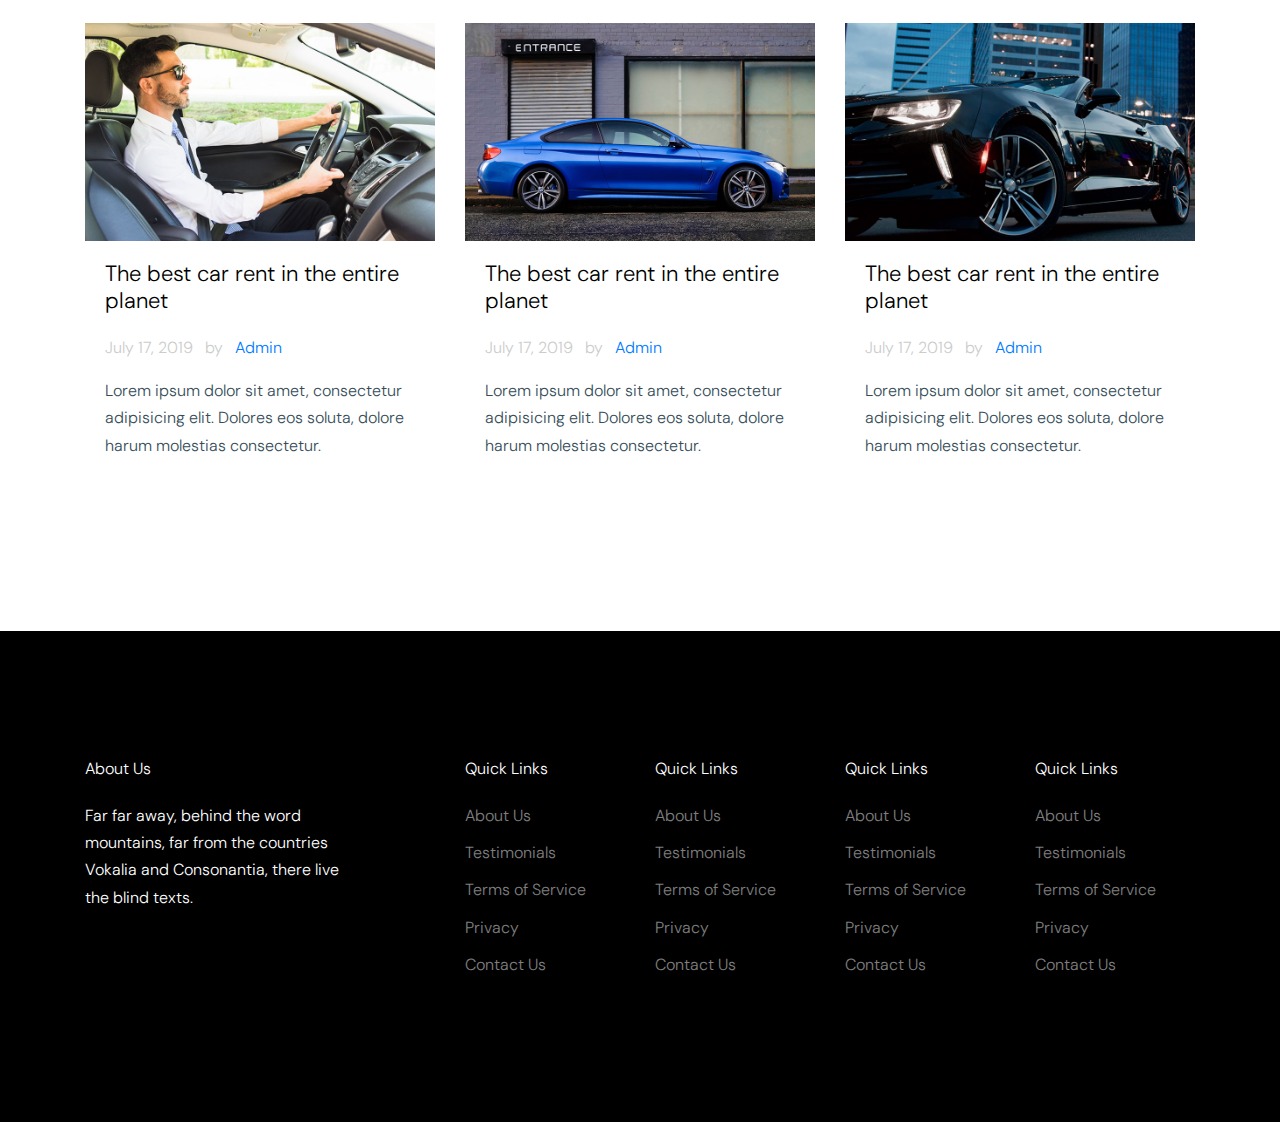
==== commit 01fb3116: "Revert "Revert "Update index.html""" ====
--- a/index.html
+++ b/index.html
@@ -152,109 +152,7 @@
       </div>
     </div>
 
-    
-
-    <div class="site-section bg-light">
-      <div class="container">
-        <div class="row">
-          <div class="col-lg-3">
-            <h3>Our Offer</h3>
-            <p class="mb-4">Lorem ipsum dolor sit amet, consectetur adipisicing elit. Iure nesciunt nemo vel earum maxime neque!</p>
-            <p>
-              <a href="#" class="btn btn-primary custom-prev">Previous</a>
-              <span class="mx-2">/</span>
-              <a href="#" class="btn btn-primary custom-next">Next</a>
-            </p>
-          </div>
-          <div class="col-lg-9">
-
-
-
-
-            <div class="nonloop-block-13 owl-carousel">
-              <div class="item-1">
-                <a href="#"><img src="images/img_1.jpg" alt="Image" class="img-fluid"></a>
-                <div class="item-1-contents">
-                  <div class="text-center">
-                  <h3><a href="#">Range Rover S64 Coupe</a></h3>
-                  <div class="rating">
-                    <span class="icon-star text-warning"></span>
-                    <span class="icon-star text-warning"></span>
-                    <span class="icon-star text-warning"></span>
-                    <span class="icon-star text-warning"></span>
-                    <span class="icon-star text-warning"></span>
-                  </div>
-                  <div class="rent-price"><span>$250/</span>day</div>
-                  </div>
-                  <ul class="specs">
-                    <li>
-                      <span>Doors</span>
-                      <span class="spec">4</span>
-                    </li>
-                    <li>
-                      <span>Seats</span>
-                      <span class="spec">5</span>
-                    </li>
-                    <li>
-                      <span>Transmission</span>
-                      <span class="spec">Automatic</span>
-                    </li>
-                    <li>
-                      <span>Minium age</span>
-                      <span class="spec">18 years</span>
-                    </li>
-                  </ul>
-                  <div class="d-flex action">
-                    <a href="contact.html" class="btn btn-primary">Rent Now</a>
-                  </div>
-                </div>
-              </div>
-
-
-              <div class="item-1">
-                <a href="#"><img src="images/img_2.jpg" alt="Image" class="img-fluid"></a>
-                <div class="item-1-contents">
-                  <div class="text-center">
-                  <h3><a href="#">Range Rover S64 Coupe</a></h3>
-                  <div class="rating">
-                    <span class="icon-star text-warning"></span>
-                    <span class="icon-star text-warning"></span>
-                    <span class="icon-star text-warning"></span>
-                    <span class="icon-star text-warning"></span>
-                    <span class="icon-star text-warning"></span>
-                  </div>
-                  <div class="rent-price"><span>$250/</span>day</div>
-                  </div>
-                  <ul class="specs">
-                    <li>
-                      <span>Doors</span>
-                      <span class="spec">4</span>
-                    </li>
-                    <li>
-                      <span>Seats</span>
-                      <span class="spec">5</span>
-                    </li>
-                    <li>
-                      <span>Transmission</span>
-                      <span class="spec">Automatic</span>
-                    </li>
-                    <li>
-                      <span>Minium age</span>
-                      <span class="spec">18 years</span>
-                    </li>
-                  </ul>
-                  <div class="d-flex action">
-                    <a href="contact.html" class="btn btn-primary">Rent Now</a>
-                  </div>
-                </div>
-              </div>
-
-            </div>
-            
-          </div>
-        </div>
-      </div>
-    </div>
+  
 
     <div class="site-section section-3" style="background-image: url('images/hero_2.jpg');">
       <div class="container">
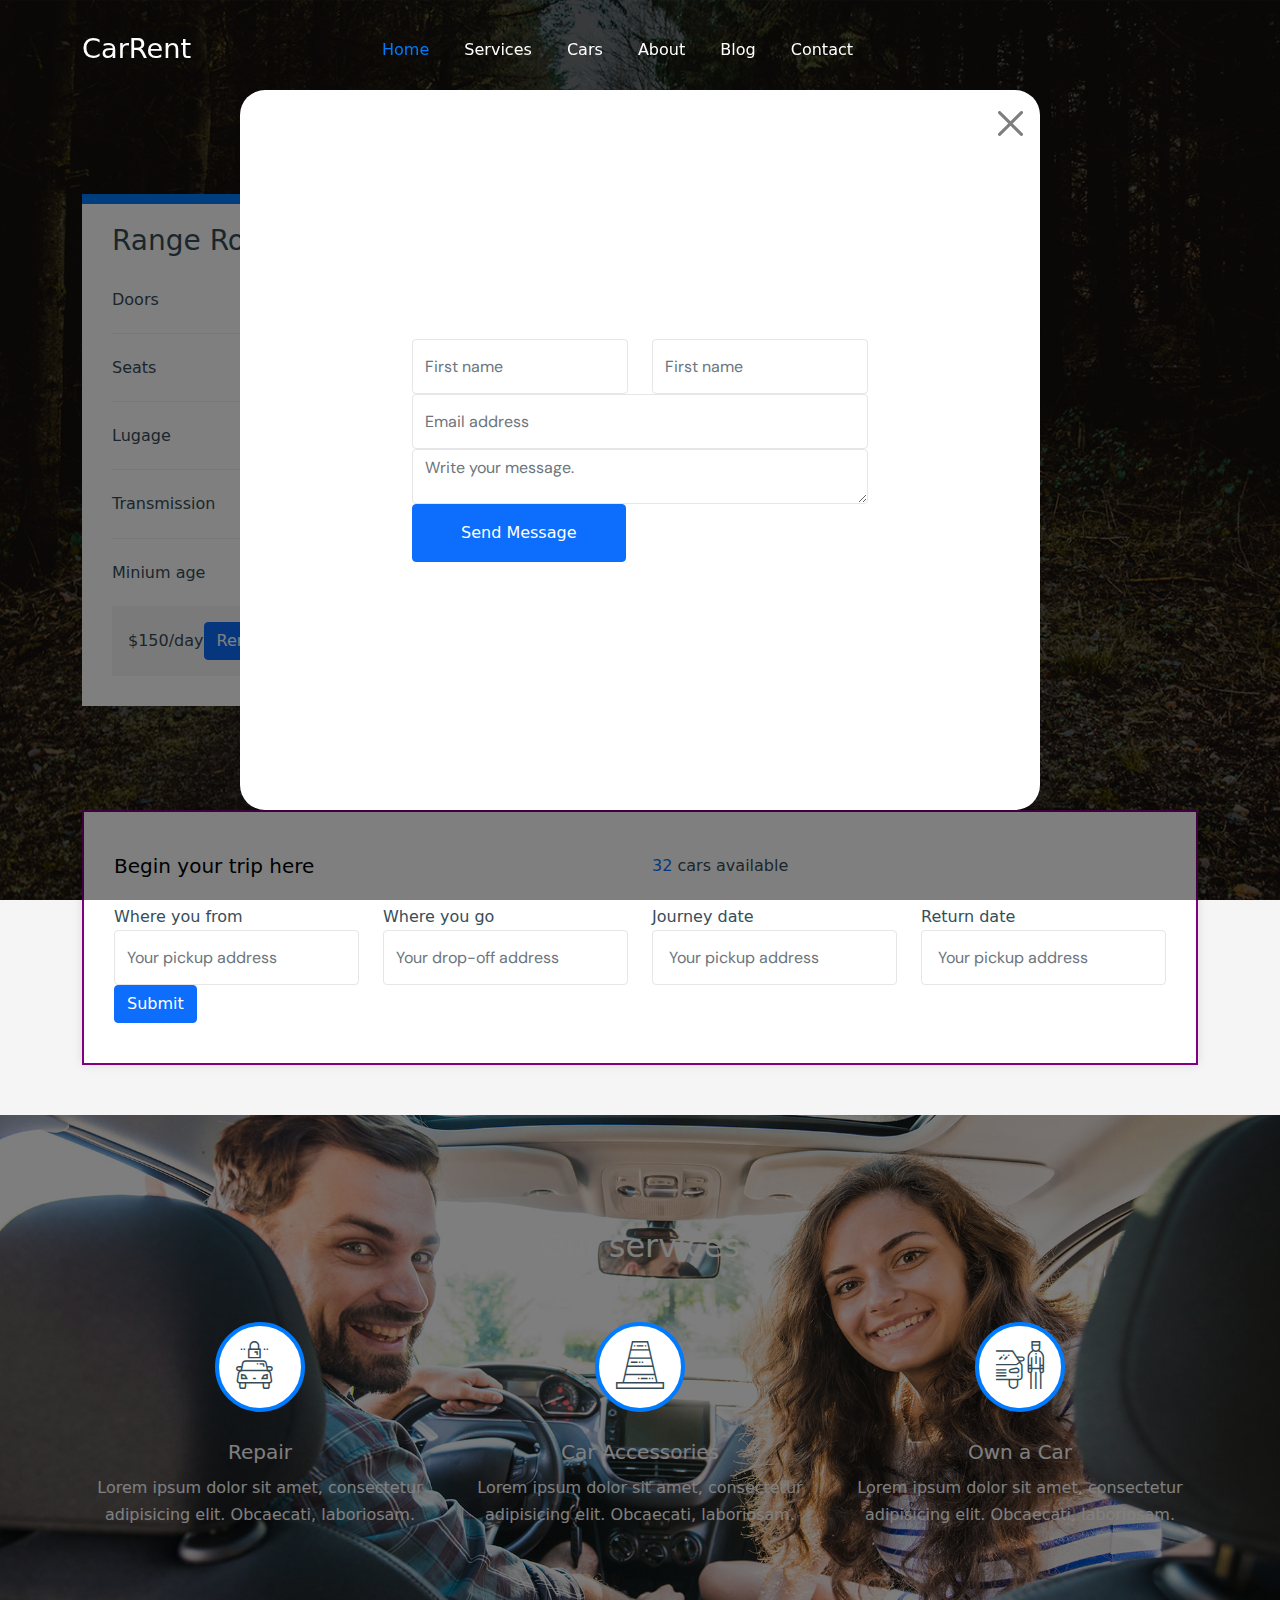
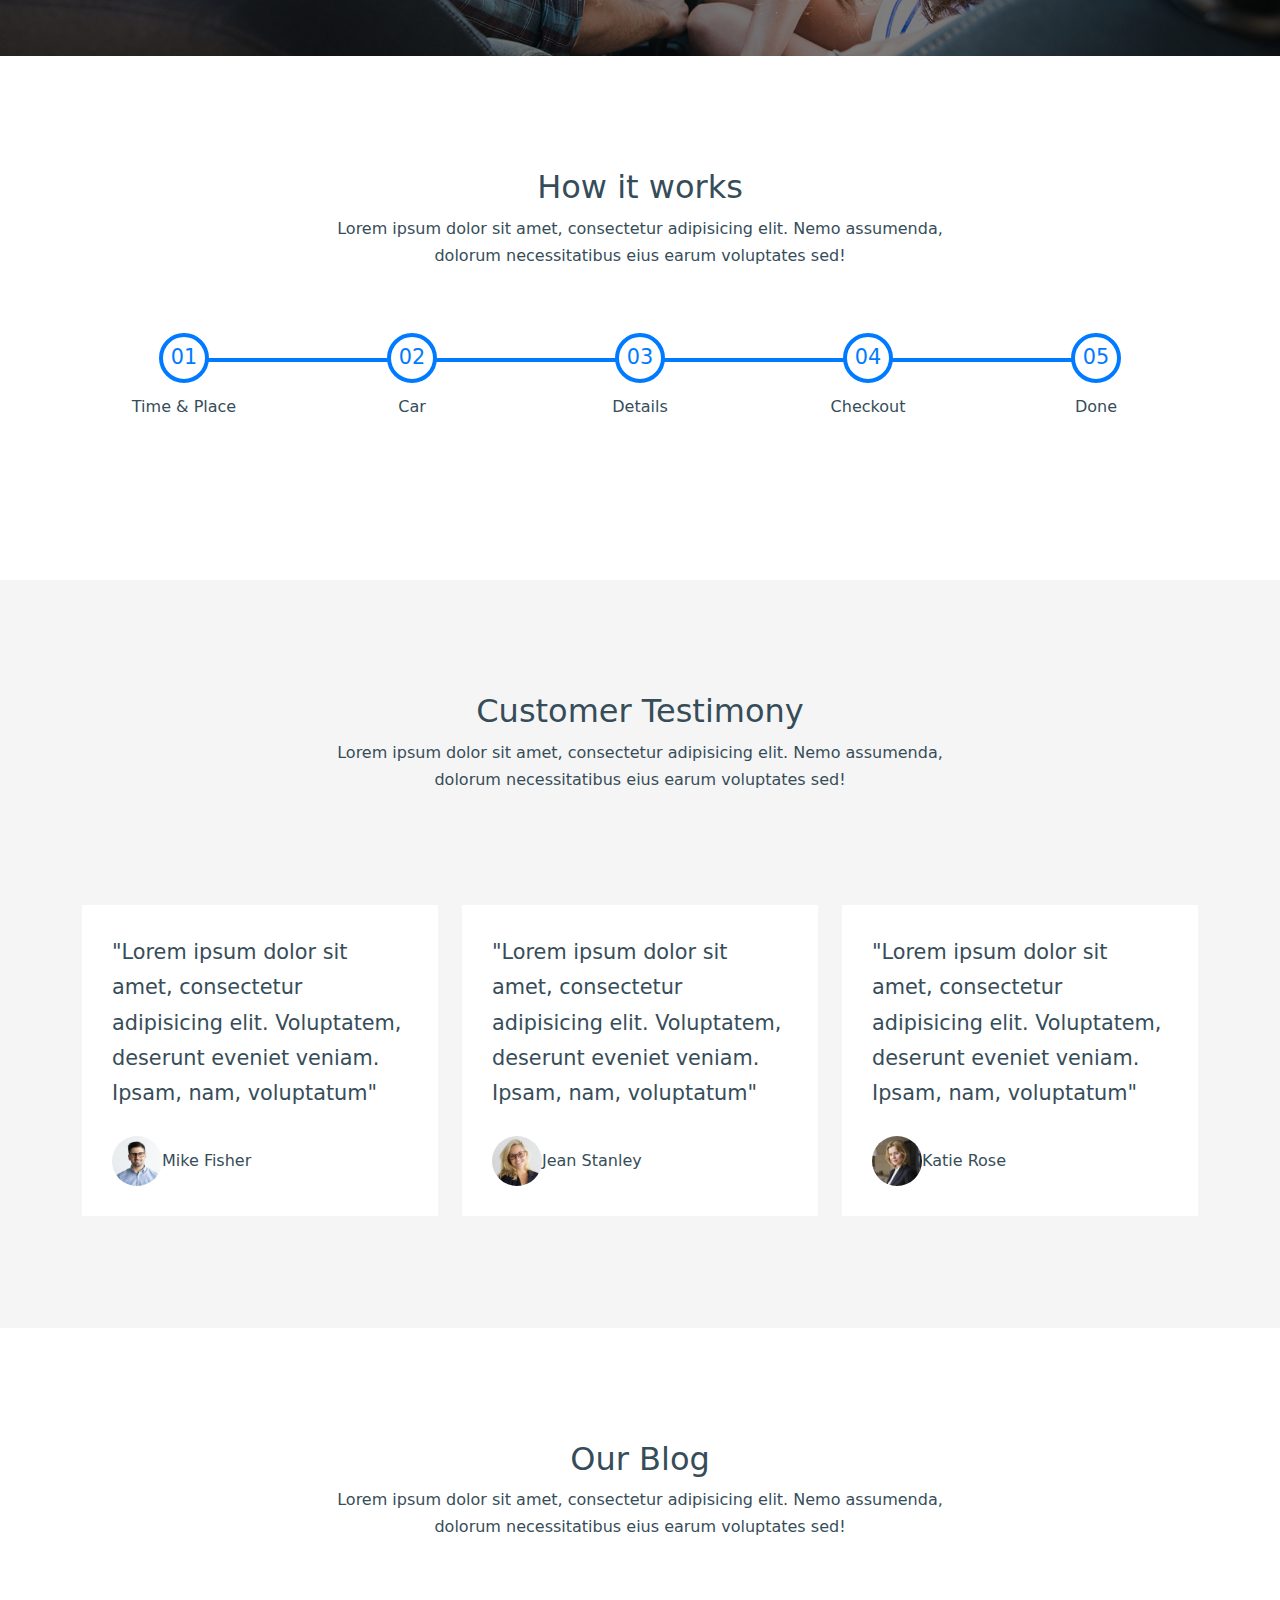
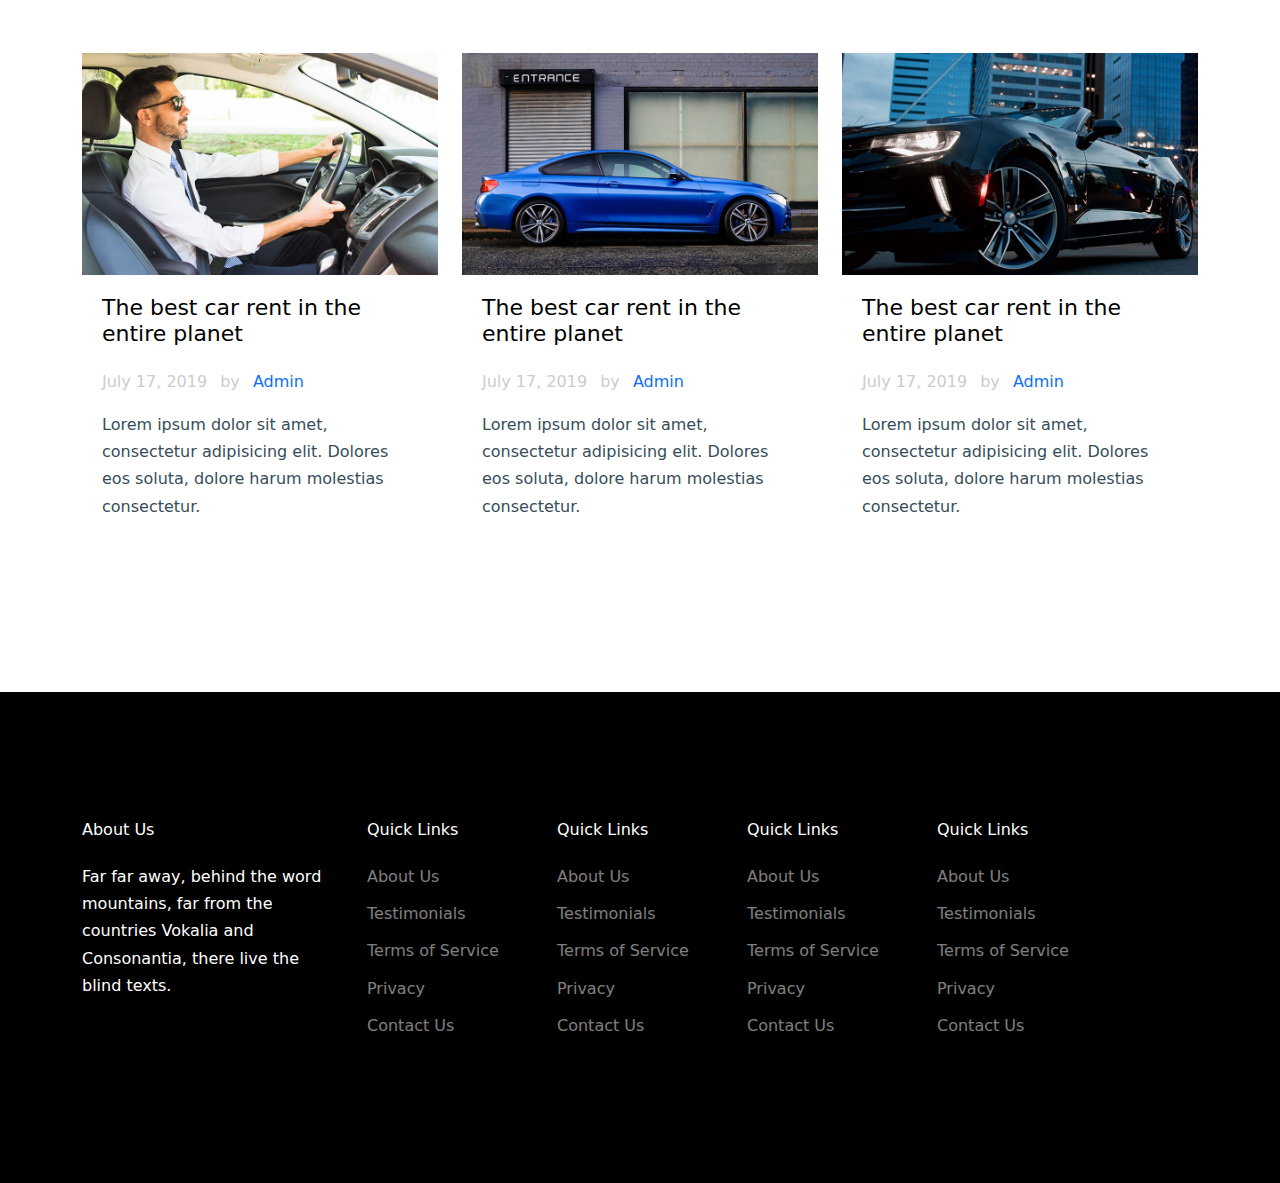
==== commit b33eb75c: "Refresh bootstrap" ====
--- a/index.html
+++ b/index.html
@@ -14,11 +14,47 @@
     <link rel="stylesheet" href="fonts/flaticon/font/flaticon.css">
     <!-- MAIN CSS -->
     <link rel="stylesheet" href="css/style.css">
+    <link rel="stylesheet" href="css/modall.css">
 
   </head>
 
   <body data-spy="scroll" data-target=".site-navbar-target" data-offset="300">
 
+    <div class="modall modal_link ">
+
+      <div class="modall modall-content">
+        <button class="btn-close"></button>
+        
+
+       <form action="#" method="post">
+              <div class="form-group row">
+                <div class="col-md-6 mb-4 mb-lg-0">
+                  <input type="text" class="form-control" placeholder="First name">
+                </div>
+                <div class="col-md-6">
+                  <input type="text" class="form-control" placeholder="First name">
+                </div>
+              </div>
+
+              <div class="form-group row">
+                <div class="col-md-12">
+                  <input type="text" class="form-control" placeholder="Email address">
+                </div>
+              </div>
+
+              <div class="form-group row">
+                <div class="col-md-12">
+                  <textarea name="" id="" class="form-control" placeholder="Write your message." cols="30" rows="10"></textarea>
+                </div>
+              </div>
+              <div class="form-group row">
+                <div class="col-md-6 mr-auto">
+                  <input type="submit" class="btn btn-block btn-primary text-white py-3 px-5" value="Send Message">
+                </div>
+              </div>
+            </form>
+      </div>
+    </div>
     
     <div class="site-wrap" id="home-section">
 
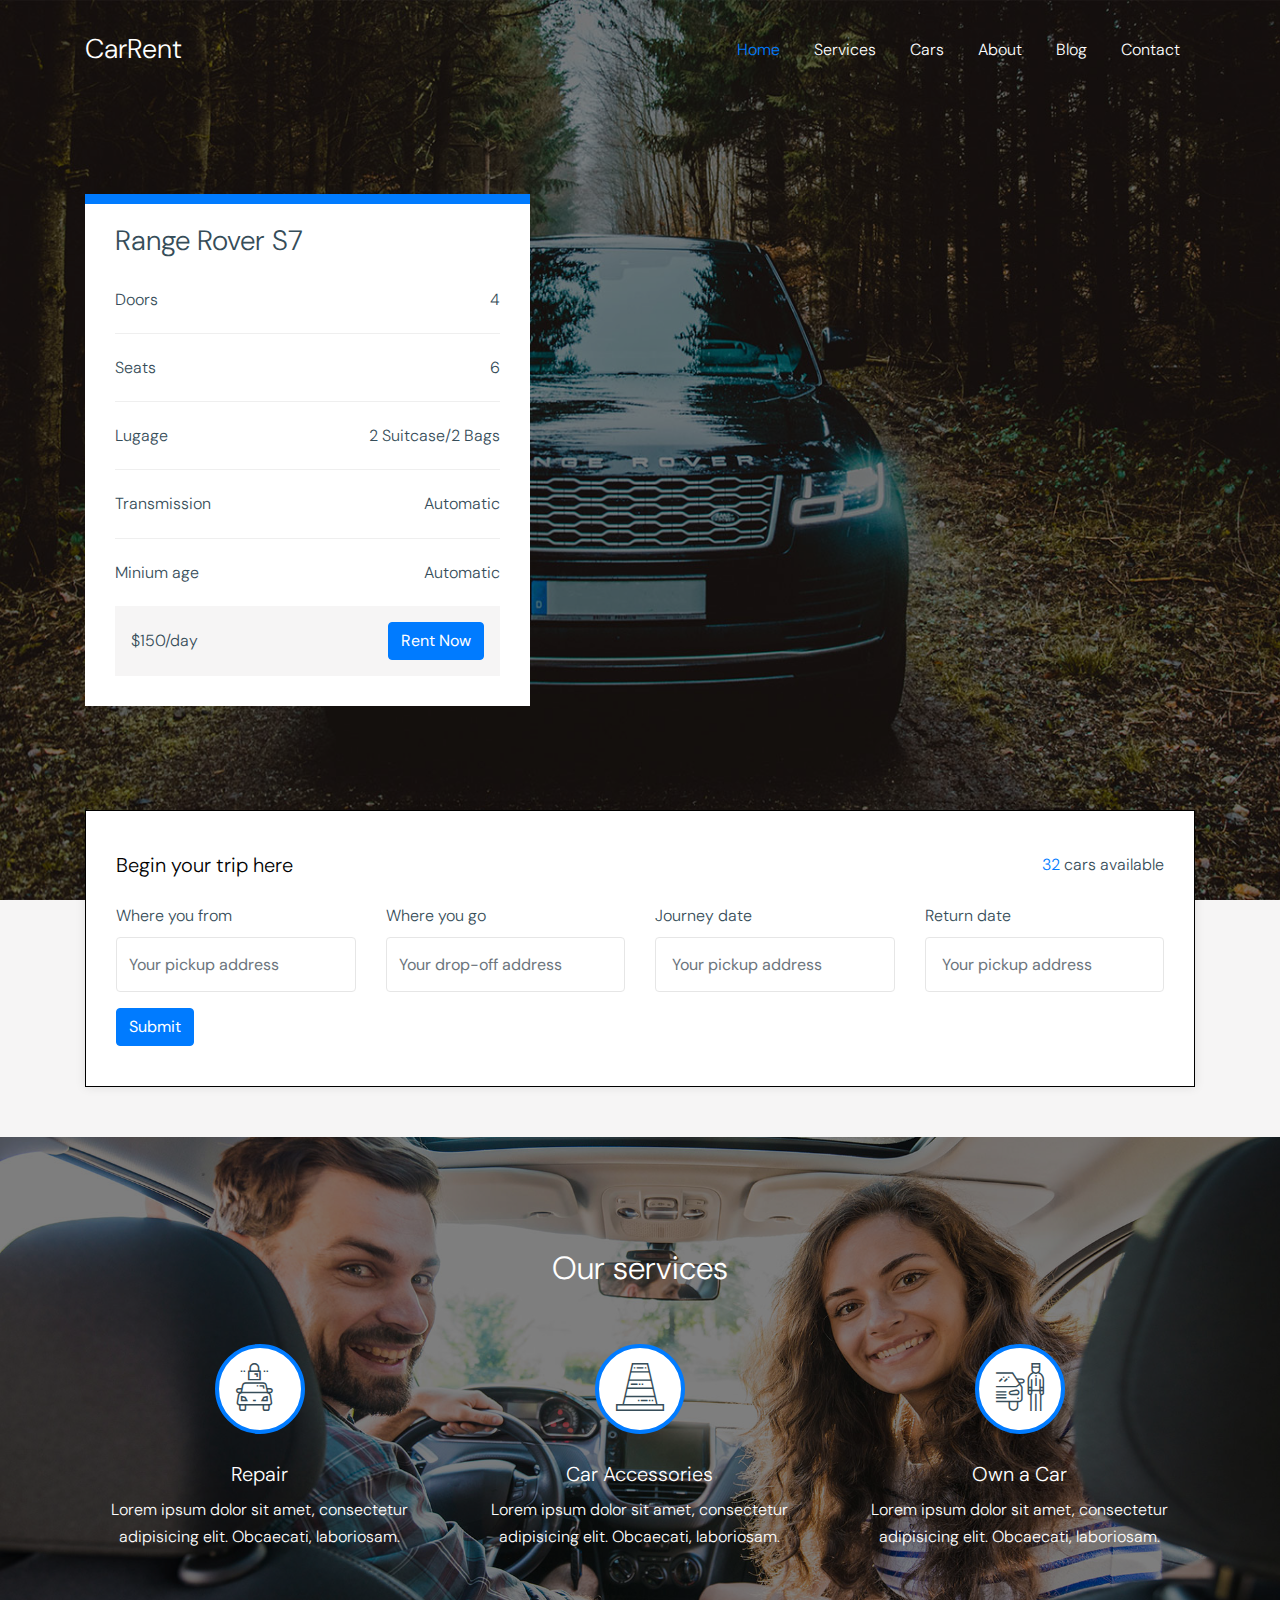
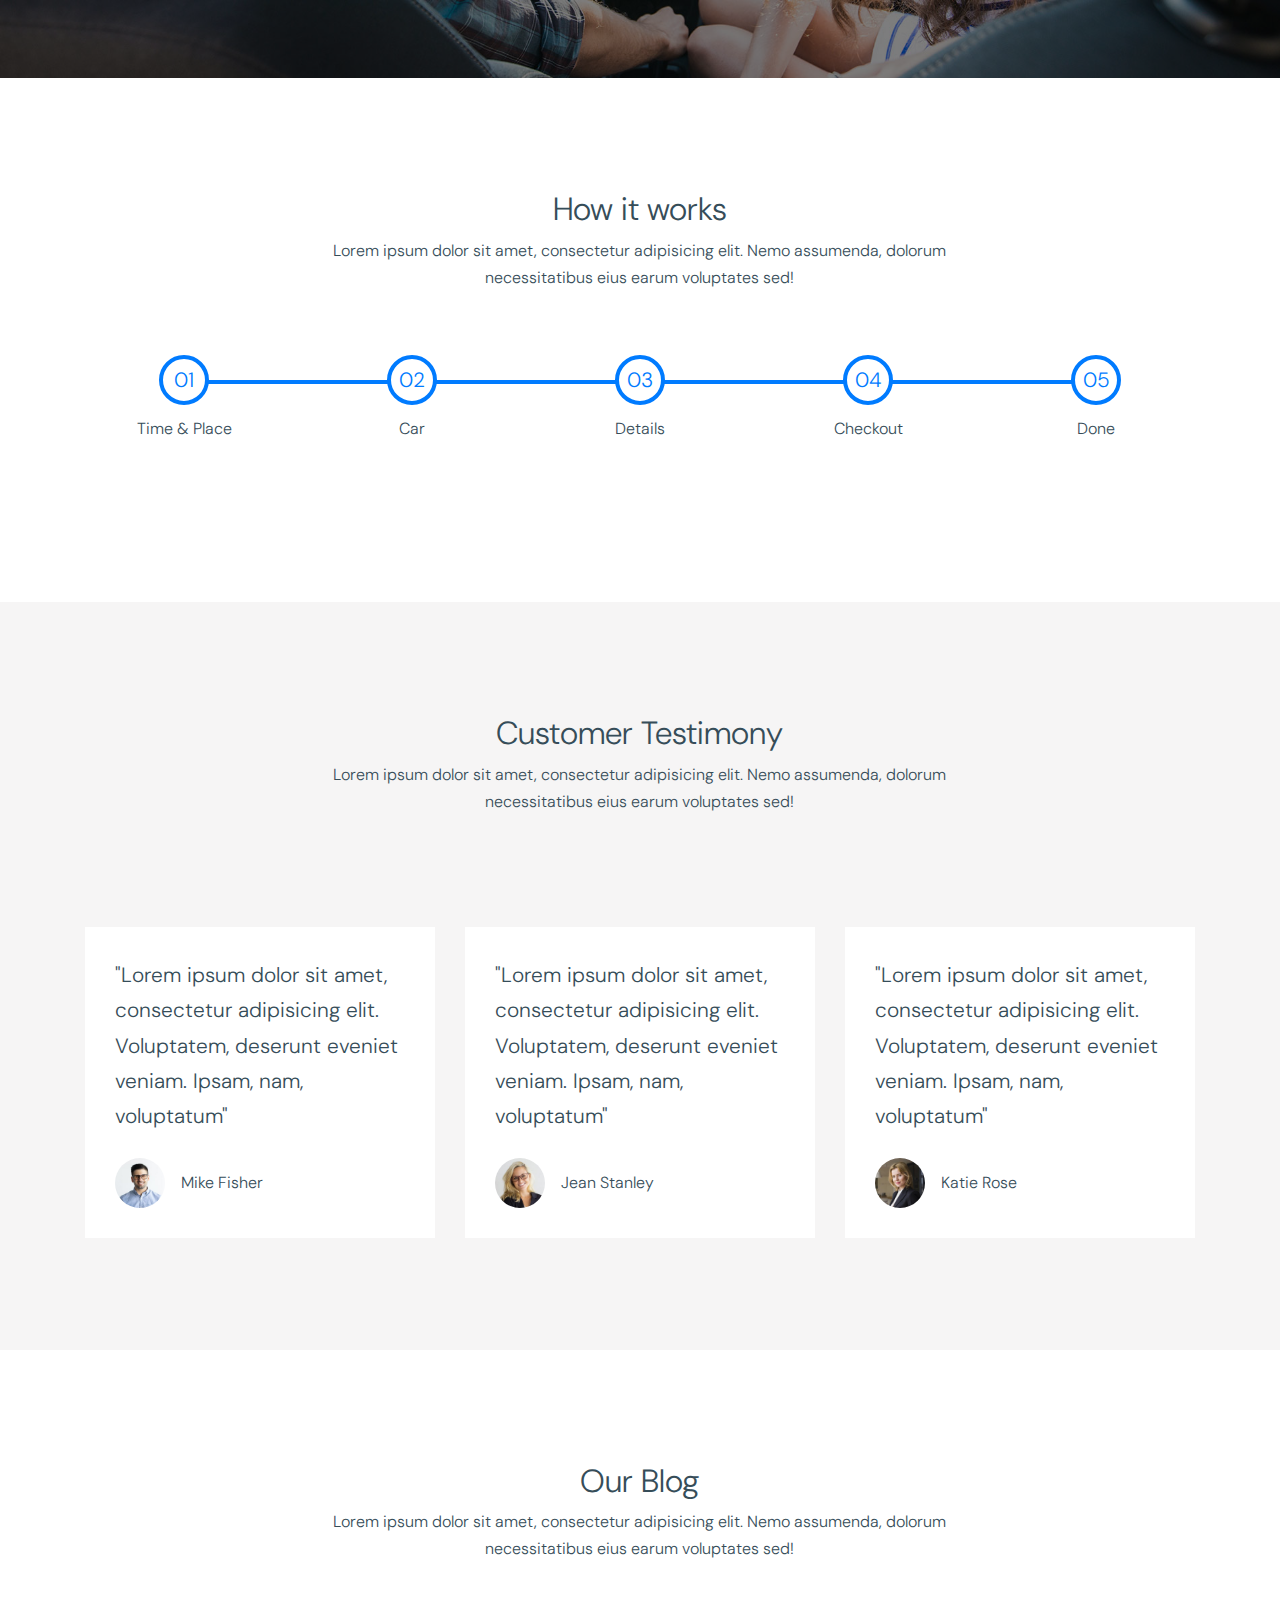
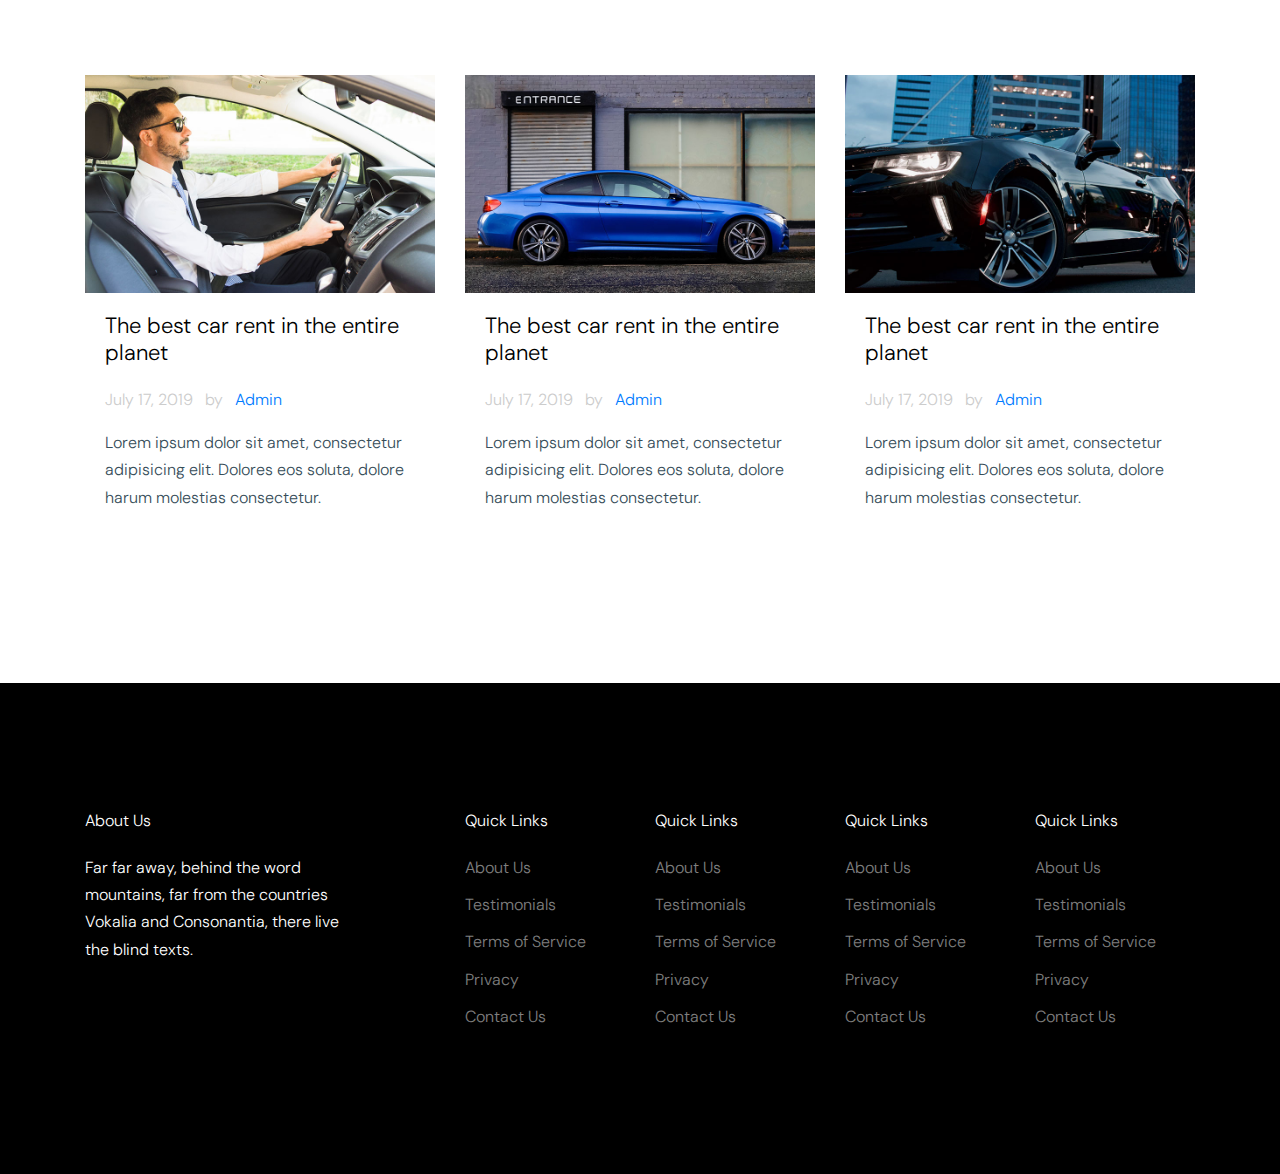
==== commit 6ef09a4f: "Revert "Refresh bootstrap"" ====
--- a/index.html
+++ b/index.html
@@ -14,47 +14,11 @@
     <link rel="stylesheet" href="fonts/flaticon/font/flaticon.css">
     <!-- MAIN CSS -->
     <link rel="stylesheet" href="css/style.css">
-    <link rel="stylesheet" href="css/modall.css">
 
   </head>
 
   <body data-spy="scroll" data-target=".site-navbar-target" data-offset="300">
 
-    <div class="modall modal_link ">
-
-      <div class="modall modall-content">
-        <button class="btn-close"></button>
-        
-
-       <form action="#" method="post">
-              <div class="form-group row">
-                <div class="col-md-6 mb-4 mb-lg-0">
-                  <input type="text" class="form-control" placeholder="First name">
-                </div>
-                <div class="col-md-6">
-                  <input type="text" class="form-control" placeholder="First name">
-                </div>
-              </div>
-
-              <div class="form-group row">
-                <div class="col-md-12">
-                  <input type="text" class="form-control" placeholder="Email address">
-                </div>
-              </div>
-
-              <div class="form-group row">
-                <div class="col-md-12">
-                  <textarea name="" id="" class="form-control" placeholder="Write your message." cols="30" rows="10"></textarea>
-                </div>
-              </div>
-              <div class="form-group row">
-                <div class="col-md-6 mr-auto">
-                  <input type="submit" class="btn btn-block btn-primary text-white py-3 px-5" value="Send Message">
-                </div>
-              </div>
-            </form>
-      </div>
-    </div>
     
     <div class="site-wrap" id="home-section">
 
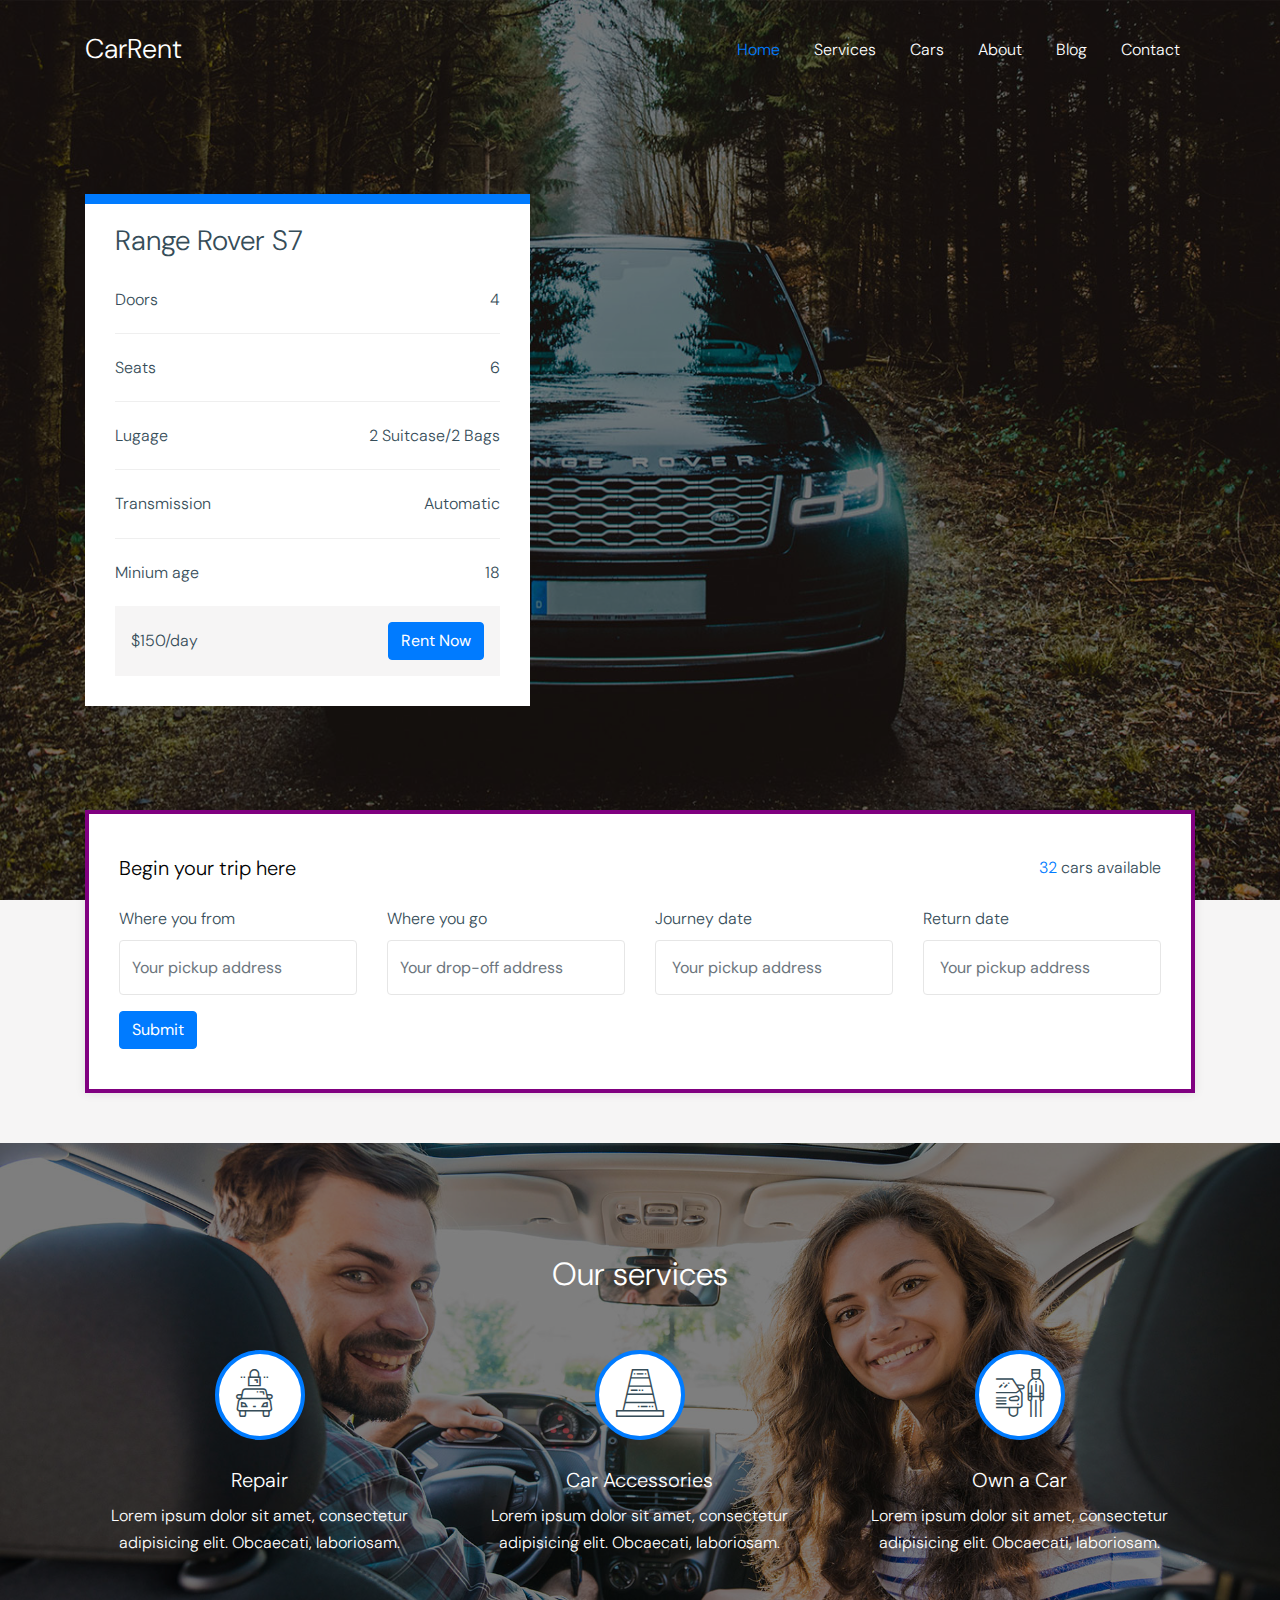
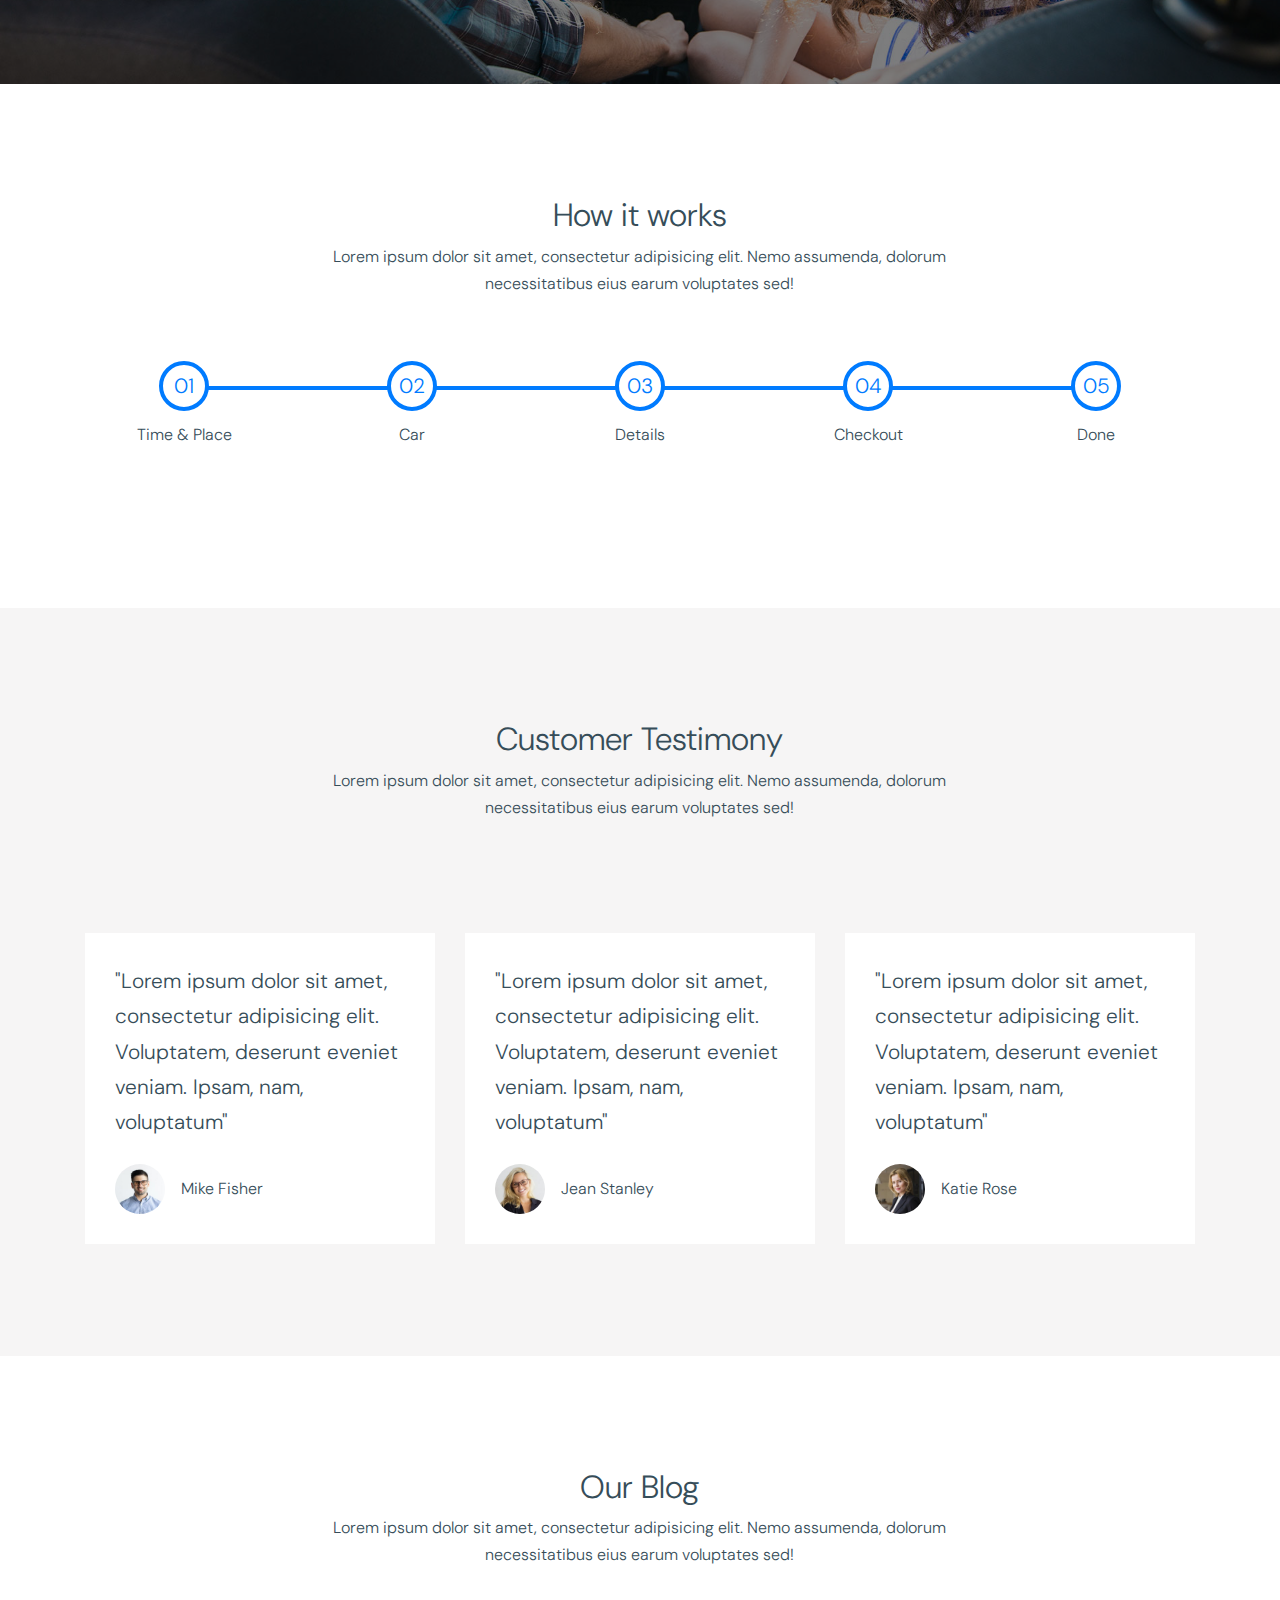
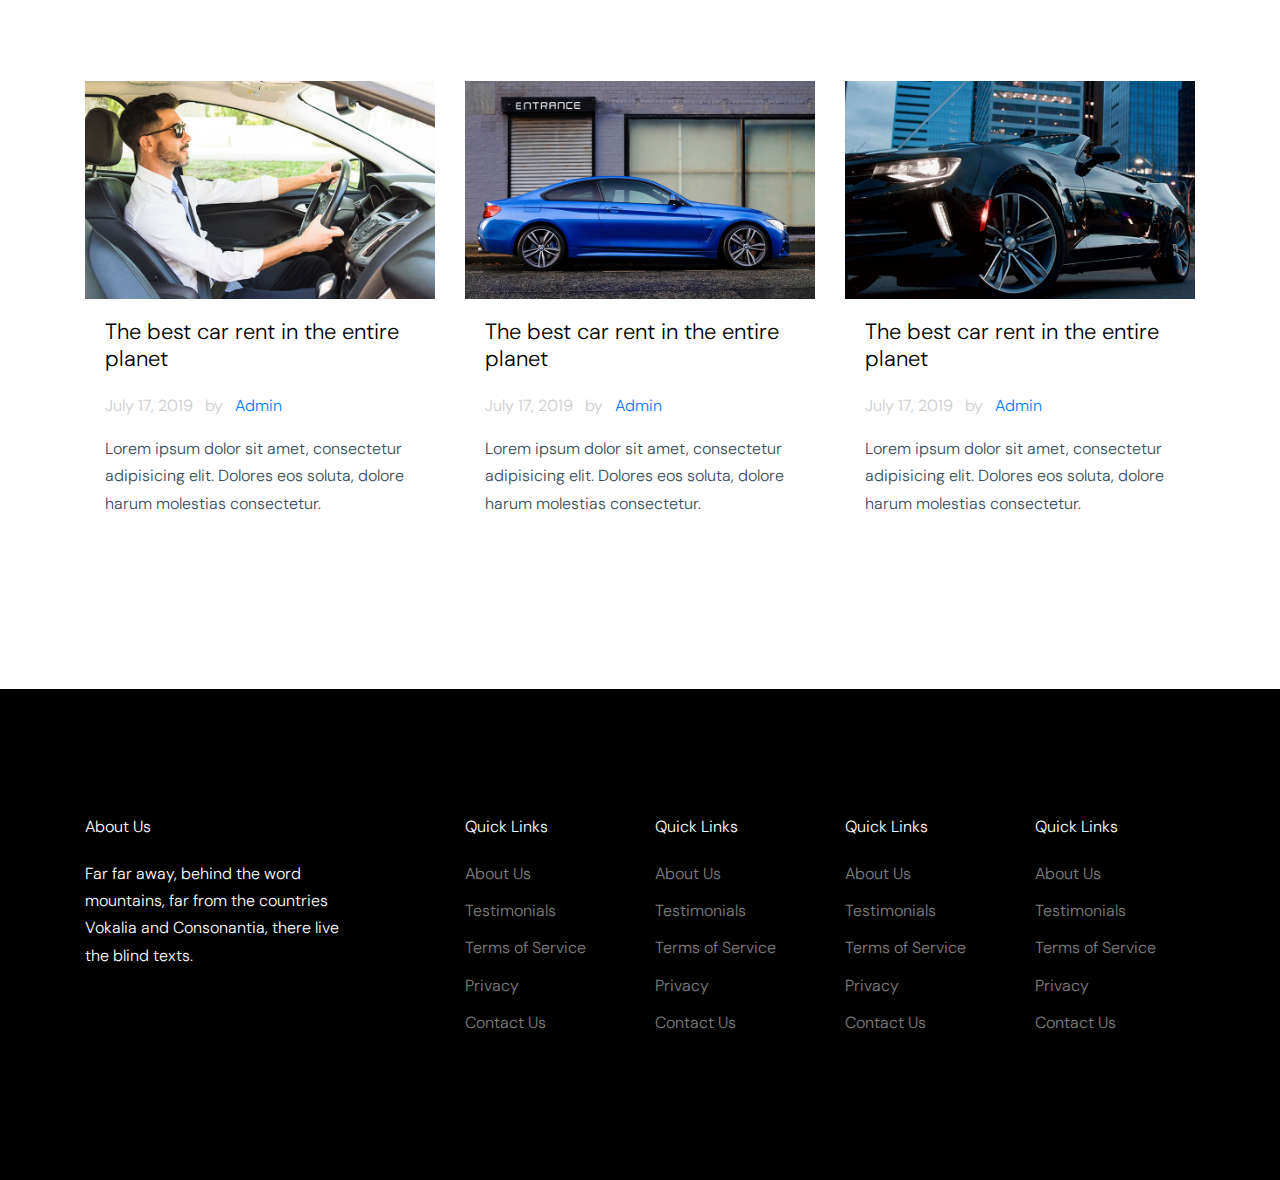
==== commit f736cddb: "asha trebu    ." ====
--- a/index.html
+++ b/index.html
@@ -14,11 +14,46 @@
     <link rel="stylesheet" href="fonts/flaticon/font/flaticon.css">
     <!-- MAIN CSS -->
     <link rel="stylesheet" href="css/style.css">
+    <link rel="stylesheet" href="css/modall.css">
 
   </head>
 
   <body data-spy="scroll" data-target=".site-navbar-target" data-offset="300">
-
+<div class="modall modal_link hide">
+
+      <div class="modall modall-content">
+        <button class="btn-close icon-close" onclick="closeModall();"></button>
+        
+
+       <form action="#" method="post">
+              <div class="form-group row">
+                <div class="col-md-6 mb-4 mb-lg-0">
+                  <input type="text" class="form-control" placeholder="First name">
+                </div>
+                <div class="col-md-6">
+                  <input type="text" class="form-control" placeholder="First name">
+                </div>
+              </div>
+
+              <div class="form-group row">
+                <div class="col-md-12">
+                  <input type="text" class="form-control" placeholder="Email address">
+                </div>
+              </div>
+
+              <div class="form-group row">
+                <div class="col-md-12">
+                  <textarea name="" id="" class="form-control" placeholder="Write your message." cols="30" rows="10"></textarea>
+                </div>
+              </div>
+              <div class="form-group row">
+                <div class="col-md-6 mr-auto">
+                  <input type="submit" class="btn btn-block btn-primary text-white py-3 px-5" value="Send Message">
+                </div>
+              </div>
+            </form>
+      </div>
+    </div>
     
     <div class="site-wrap" id="home-section">
 
@@ -33,7 +68,7 @@
 
 
 
-      <header class="site-navbar site-navbar-target" role="banner">
+      <header class="site-navbar site-navbar-target z-ind" role="banner">
 
         <div class="container">
           <div class="row align-items-center position-relative">
@@ -95,12 +130,12 @@
                   </li>
                   <li>
                     <span>Minium age</span>
-                    <span class="spec">Automatic</span>
+                    <span class="spec">18</span>
                   </li>
                 </ul>
                 <div class="d-flex align-items-center bg-light p-3">
                   <span>$150/day</span>
-                  <a href="contact.html" class="ml-auto btn btn-primary">Rent Now</a>
+                  <button class="ml-auto btn btn-primary" id="btn-rent" onclick="openModall();">Rent Now</button>
                 </div>
               </div>
             </div>
@@ -401,6 +436,8 @@
 
 
   </body>
-
+<script src="js/main.js">
+  
+</script>
 </html>
 
--- a/css/style.css
+++ b/css/style.css
@@ -1451,7 +1451,7 @@
   background: #fff;
   position: relative;
   margin-top: -90px;
-  border: 1px solid black;
+  border: 4px solid purple;
   margin-bottom: 50px;
   -webkit-box-shadow: 0 0 10px 0px rgba(0, 0, 0, 0.1);
   box-shadow: 0 0 10px 0px rgba(0, 0, 0, 0.1); }
--- a/css/modall.css
+++ b/css/modall.css
@@ -0,0 +1,85 @@
+ .modall {
+  position: fixed;
+  top: 0;
+  left: 0;
+  width: 100%;
+  height: 100%;
+  background-color: rgba(0, 0, 0, 0.5);
+  display: flex;
+  align-items: center;
+  justify-content: center;
+  z-index: 5;
+          animation-name: colorr;
+          animation-duration: 2s; 
+        }
+ .modall-content {
+    background-color: #fff;
+    padding: 30px;
+    max-width: 800px;
+    margin: 30px;
+    height: 80%;
+    border-radius: 25px;
+    position: relative;
+    animation-name: fade;
+    animation-duration: 1s; 
+          }
+    .modall-content form {
+      padding: 10px;
+      padding: 30px; }
+
+.btn-close {
+  background-color: transparent;
+  border: none;
+  font-size: 25px;
+  color: rgba(0, 0, 0, 0.5);
+  position: absolute;
+  top: 2%;
+  left: 94%; 
+}
+
+.btn-close:focus {
+  text-decoration: none; 
+}
+
+.hide {
+  display: none; 
+}
+
+@-webkit-keyframes fade {
+  from {
+    top: -700px; }
+  to {
+    top: 0; 
+    } 
+  }
+
+@keyframes fade {
+  from {
+    top: -700px; 
+  }
+  to {
+    top: 0; 
+    } 
+  }
+
+@-webkit-keyframes colorr {
+  from {
+    background-color: rgba(0, 0, 0, 0); }
+  to {
+    background-color: rgba(0, 0, 0, 0.5); 
+    } 
+  }
+
+@keyframes colorr {
+  from {
+    background-color: rgba(0, 0, 0, 0); }
+  to {
+    background-color: rgba(0, 0, 0, 0.5);
+     } 
+   }
+
+.modall-imgg {
+  text-align: center;
+  display: block;
+  margin-bottom: 20px; 
+}